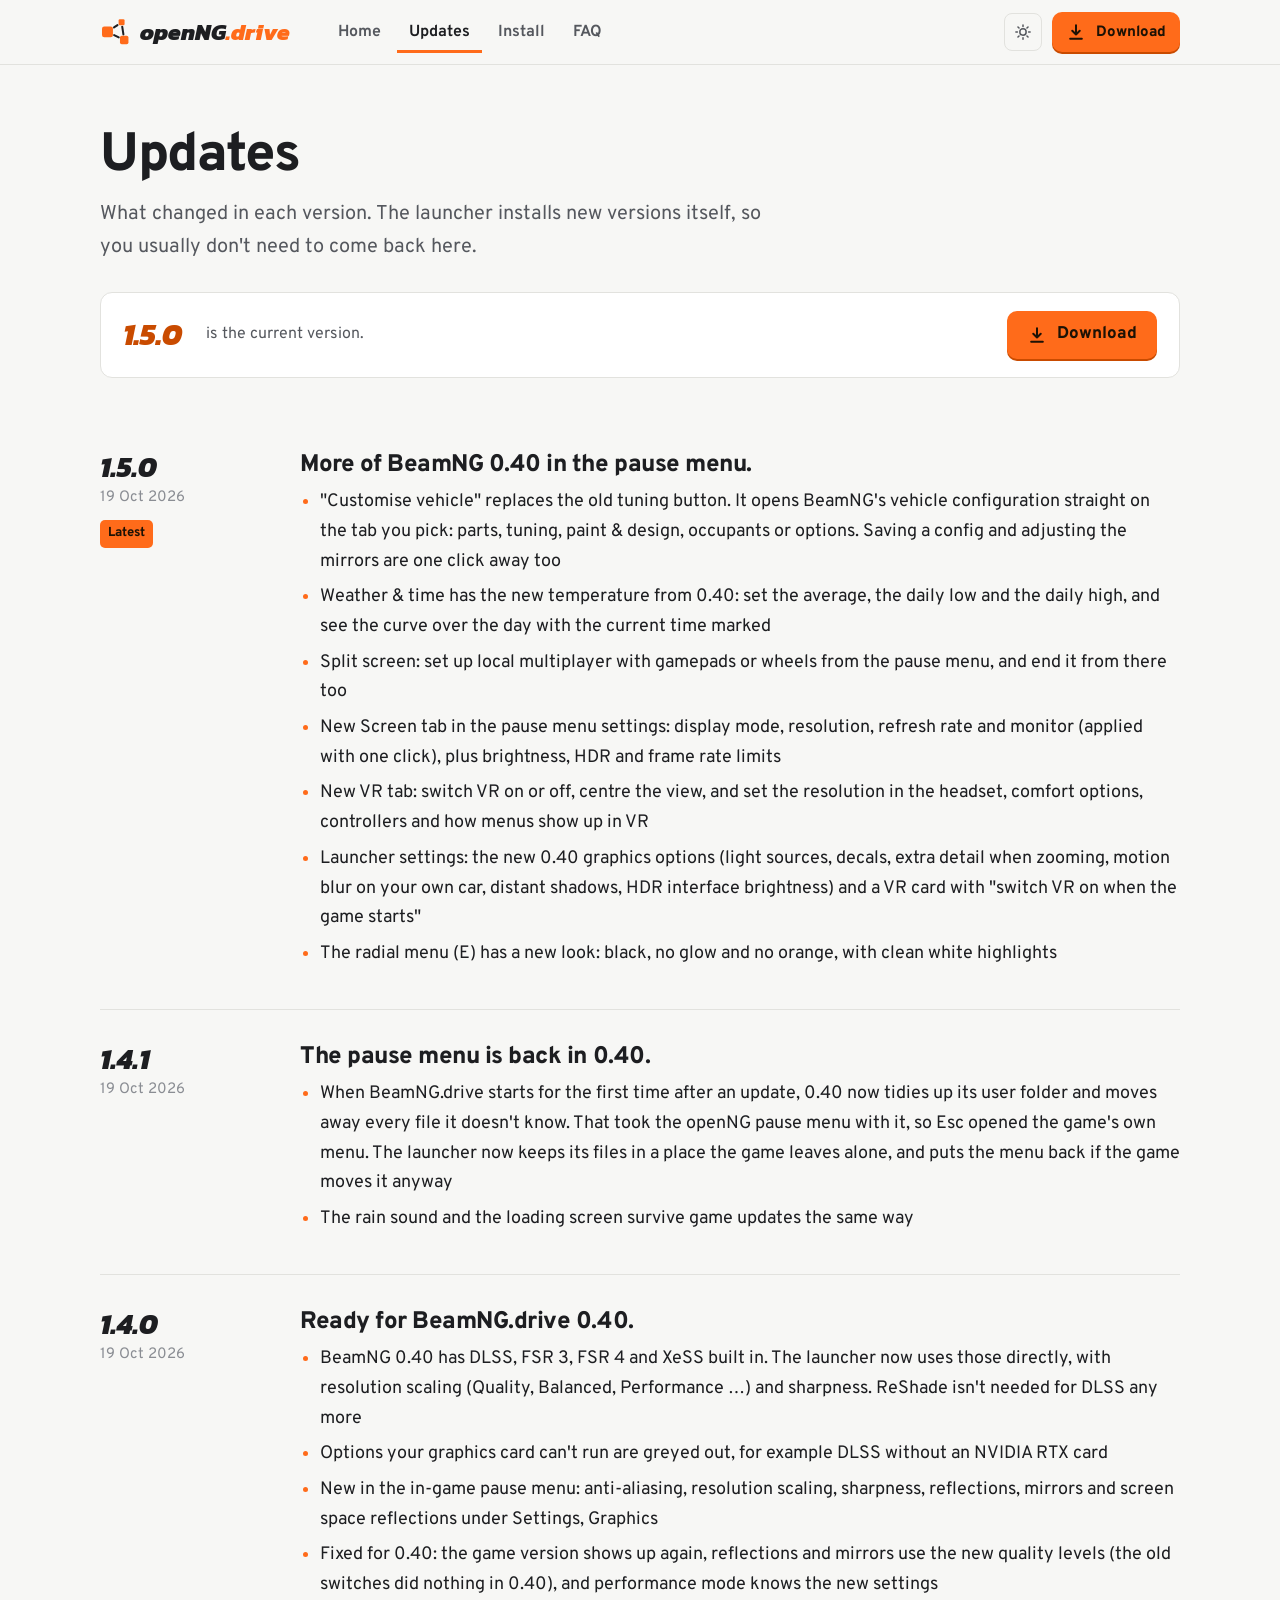
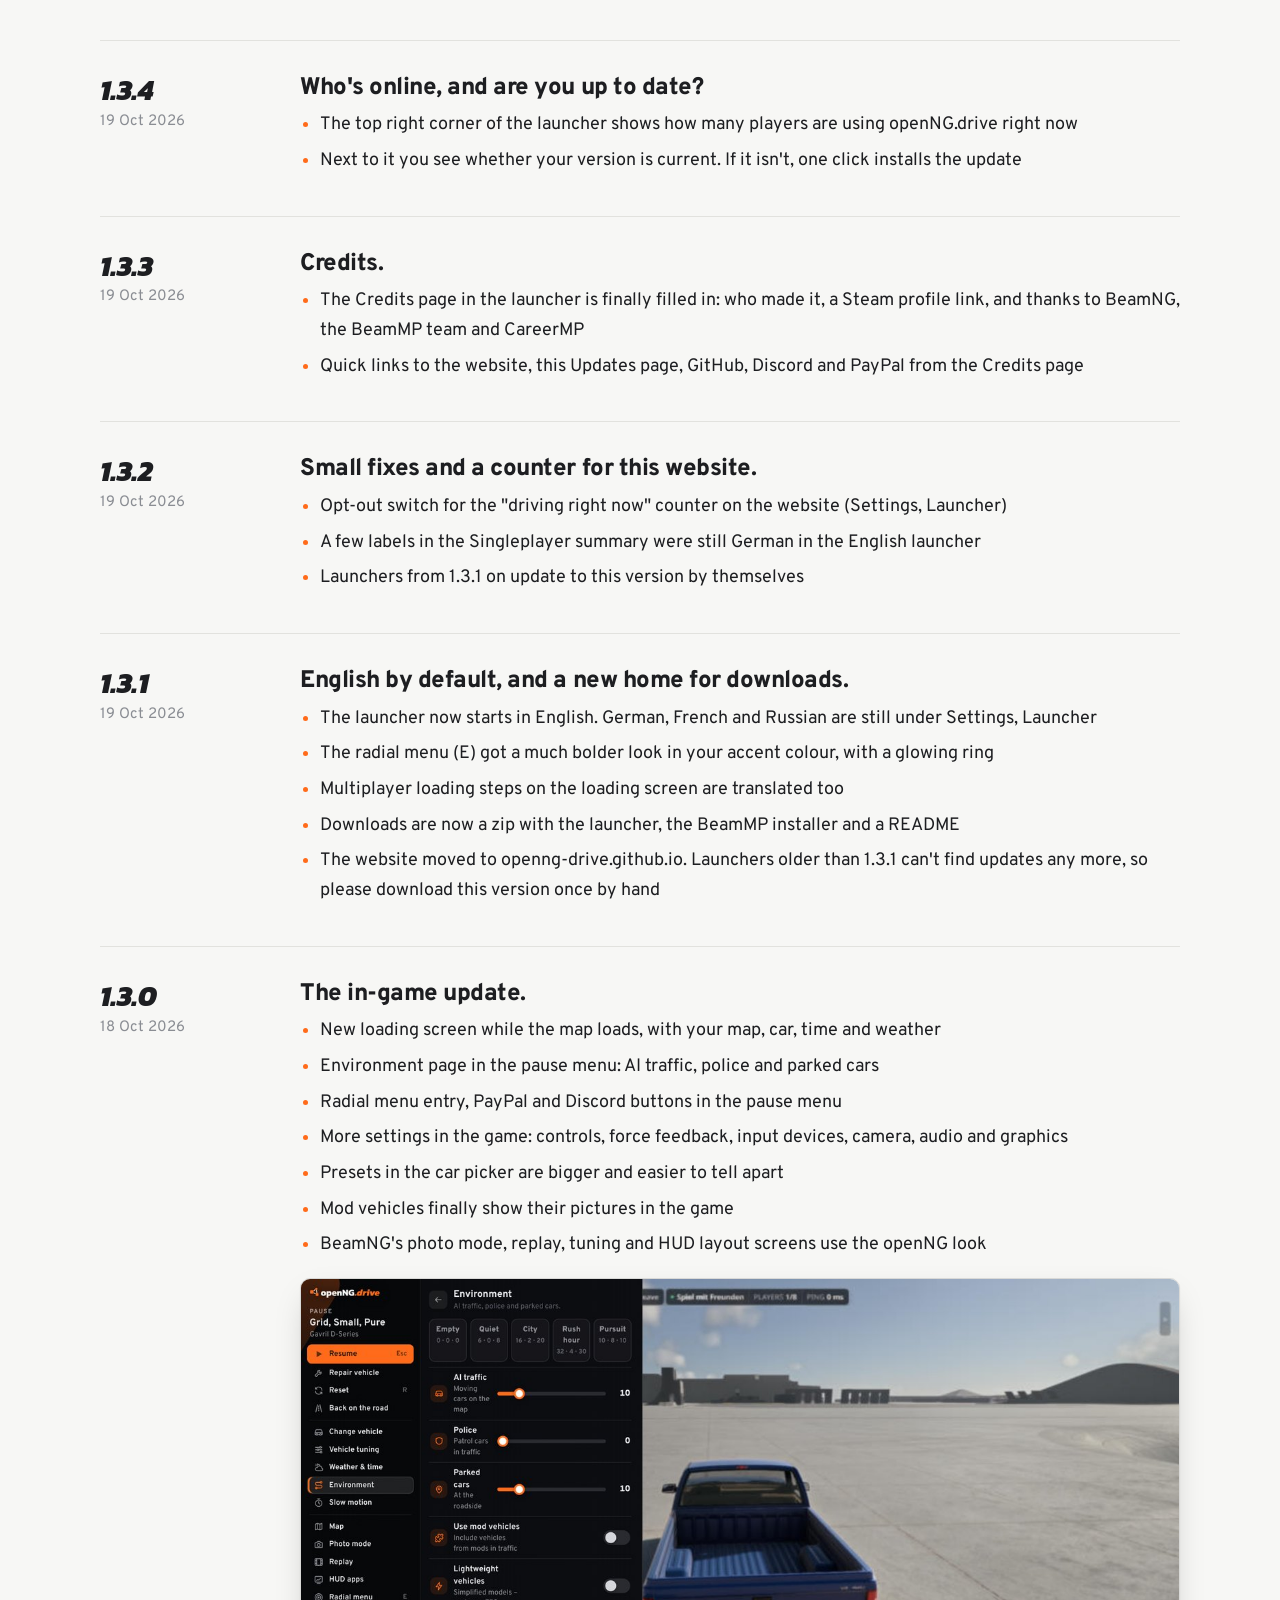
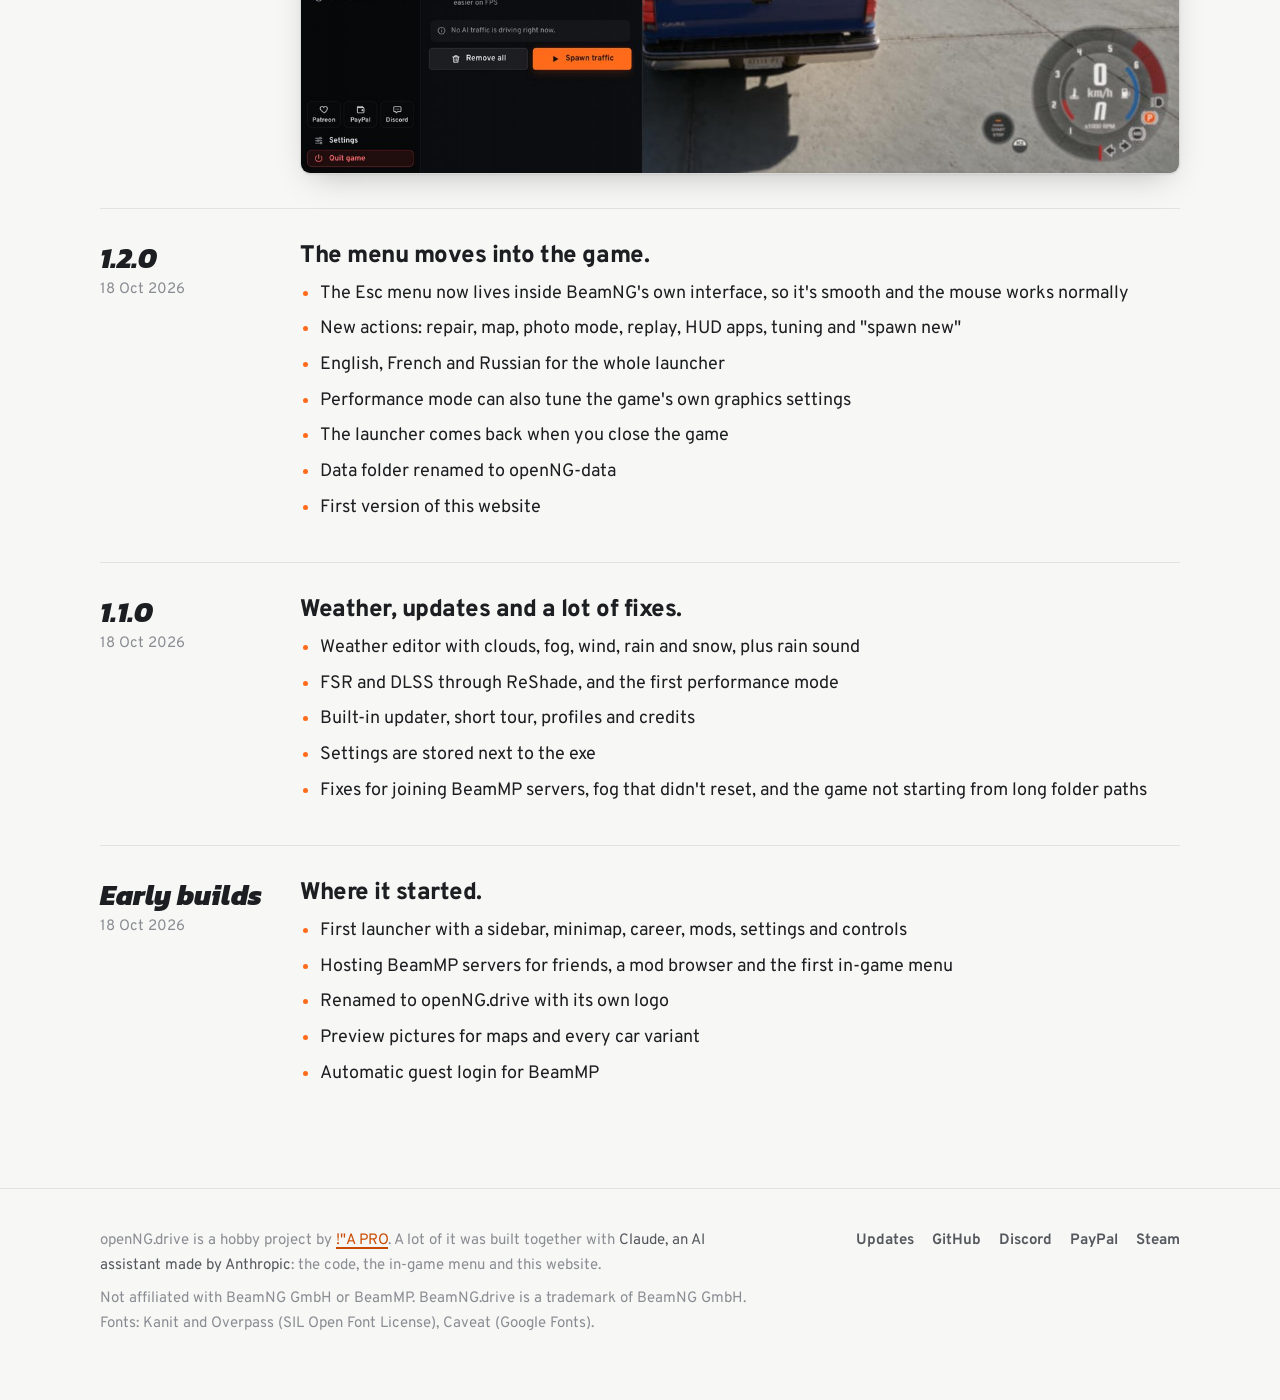
==== updates.html @ f02a71cf "1.5.0: vehicle config tabs, temperature, split screen, screen and VR settings, new radial menu" ====
<!doctype html>
<html lang="en">
<head>
<meta charset="utf-8">
<meta name="viewport" content="width=device-width, initial-scale=1">
<title>Updates – openNG.drive</title>
<meta name="description" content="Every openNG.drive version and what changed.">
<link rel="icon" href="img/favicon.svg" type="image/svg+xml">
<meta property="og:title" content="Updates – openNG.drive">
<meta property="og:description" content="Every openNG.drive version and what changed.">
<meta property="og:image" content="https://openng-drive.github.io/openng-drive/img/forum2/hero.jpg">
<link rel="preconnect" href="https://fonts.googleapis.com">
<link rel="preconnect" href="https://fonts.gstatic.com" crossorigin>
<link href="https://fonts.googleapis.com/css2?family=Caveat:wght@600&display=swap" rel="stylesheet">
<link rel="stylesheet" href="css/site.css">
</head>
<body>
<header class="top"><div class="wrap">
  <a class="brand" href="index.html" aria-label="openNG.drive home"><svg viewBox="-1 -1 80 76" aria-hidden="true"><g stroke="currentColor" stroke-width="5.5" stroke-linecap="round"><line x1="36.3" y1="24.6" x2="45.8" y2="18.2"/><line x1="58.6" y1="22.5" x2="61.8" y2="43.7"/><line x1="36.6" y1="45.4" x2="49.2" y2="51.6"/></g><g fill="#ff6b1a"><rect x="3.7" y="21.8" width="29.7" height="29.7" rx="6.2"/><rect x="48.8" y="2.7" width="16.2" height="16.2" rx="3.4"/><rect x="52.5" y="47.3" width="23" height="23" rx="4.8"/></g></svg><span class="wm">openNG<span>.drive</span></span></a>
  <nav class="tabs" aria-label="Pages"><a href="index.html">Home</a><a href="updates.html" aria-current="page">Updates</a><a href="index.html#install">Install</a><a href="index.html#faq">FAQ</a></nav>
  <div class="right">
    <button class="theme" data-theme-toggle aria-label="Switch light or dark"><svg viewBox="0 0 24 24" fill="none" stroke="currentColor" stroke-width="2" stroke-linecap="round"><circle cx="12" cy="12" r="4.2"/><path d="M12 2.5v2M12 19.5v2M2.5 12h2M19.5 12h2M5.3 5.3l1.4 1.4M17.3 17.3l1.4 1.4M5.3 18.7l1.4-1.4M17.3 6.7l1.4-1.4"/></svg></button>
    <a class="btn go small" href="openNG.drive.zip" download data-dl><svg viewBox="0 0 24 24" fill="none" stroke="currentColor" stroke-width="2.4" stroke-linecap="round" stroke-linejoin="round"><path d="M12 4v11m0 0l-4.5-4.5M12 15l4.5-4.5M5 20h14"/></svg>Download</a>
  </div>
</div></header>

<main>
<div class="wrap page-head">
  <h1>Updates</h1>
  <p>What changed in each version. The launcher installs new versions itself, so you usually don't need to come back here.</p>
  <div class="latest">
    <span class="v" data-version>1.5.0</span>
    <span class="t">is the current version.<br><span data-downloads-row hidden><b data-downloads>–</b> downloads so far.</span></span>
    <a class="btn go" href="openNG.drive.zip" download data-dl><svg viewBox="0 0 24 24" fill="none" stroke="currentColor" stroke-width="2.4" stroke-linecap="round" stroke-linejoin="round"><path d="M12 4v11m0 0l-4.5-4.5M12 15l4.5-4.5M5 20h14"/></svg>Download</a>
  </div>
</div>
<div class="wrap log">
<article class="rel" id="v1-5-0">
  <div class="when"><b>1.5.0</b><time>19 Oct 2026</time><br><em>Latest</em></div>
  <div><h2>More of BeamNG 0.40 in the pause menu.</h2><ul>
<li>"Customise vehicle" replaces the old tuning button. It opens BeamNG's vehicle configuration straight on the tab you pick: parts, tuning, paint &amp; design, occupants or options. Saving a config and adjusting the mirrors are one click away too</li>
<li>Weather &amp; time has the new temperature from 0.40: set the average, the daily low and the daily high, and see the curve over the day with the current time marked</li>
<li>Split screen: set up local multiplayer with gamepads or wheels from the pause menu, and end it from there too</li>
<li>New Screen tab in the pause menu settings: display mode, resolution, refresh rate and monitor (applied with one click), plus brightness, HDR and frame rate limits</li>
<li>New VR tab: switch VR on or off, centre the view, and set the resolution in the headset, comfort options, controllers and how menus show up in VR</li>
<li>Launcher settings: the new 0.40 graphics options (light sources, decals, extra detail when zooming, motion blur on your own car, distant shadows, HDR interface brightness) and a VR card with "switch VR on when the game starts"</li>
<li>The radial menu (E) has a new look: black, no glow and no orange, with clean white highlights</li>
</ul></div>
</article>
<article class="rel" id="v1-4-1">
  <div class="when"><b>1.4.1</b><time>19 Oct 2026</time></div>
  <div><h2>The pause menu is back in 0.40.</h2><ul>
<li>When BeamNG.drive starts for the first time after an update, 0.40 now tidies up its user folder and moves away every file it doesn't know. That took the openNG pause menu with it, so Esc opened the game's own menu. The launcher now keeps its files in a place the game leaves alone, and puts the menu back if the game moves it anyway</li>
<li>The rain sound and the loading screen survive game updates the same way</li>
</ul></div>
</article>
<article class="rel" id="v1-4-0">
  <div class="when"><b>1.4.0</b><time>19 Oct 2026</time></div>
  <div><h2>Ready for BeamNG.drive 0.40.</h2><ul>
<li>BeamNG 0.40 has DLSS, FSR 3, FSR 4 and XeSS built in. The launcher now uses those directly, with resolution scaling (Quality, Balanced, Performance …) and sharpness. ReShade isn't needed for DLSS any more</li>
<li>Options your graphics card can't run are greyed out, for example DLSS without an NVIDIA RTX card</li>
<li>New in the in-game pause menu: anti-aliasing, resolution scaling, sharpness, reflections, mirrors and screen space reflections under Settings, Graphics</li>
<li>Fixed for 0.40: the game version shows up again, reflections and mirrors use the new quality levels (the old switches did nothing in 0.40), and performance mode knows the new settings</li>
</ul></div>
</article>
<article class="rel" id="v1-3-4">
  <div class="when"><b>1.3.4</b><time>19 Oct 2026</time></div>
  <div><h2>Who's online, and are you up to date?</h2><ul><li>The top right corner of the launcher shows how many players are using openNG.drive right now</li><li>Next to it you see whether your version is current. If it isn't, one click installs the update</li></ul></div>
</article>
<article class="rel" id="v1-3-3">
  <div class="when"><b>1.3.3</b><time>19 Oct 2026</time></div>
  <div><h2>Credits.</h2><ul><li>The Credits page in the launcher is finally filled in: who made it, a Steam profile link, and thanks to BeamNG, the BeamMP team and CareerMP</li><li>Quick links to the website, this Updates page, GitHub, Discord and PayPal from the Credits page</li></ul></div>
</article>
<article class="rel" id="v1-3-2">
  <div class="when"><b>1.3.2</b><time>19 Oct 2026</time></div>
  <div><h2>Small fixes and a counter for this website.</h2><ul><li>Opt-out switch for the "driving right now" counter on the website (Settings, Launcher)</li><li>A few labels in the Singleplayer summary were still German in the English launcher</li><li>Launchers from 1.3.1 on update to this version by themselves</li></ul></div>
</article>
<article class="rel" id="v1-3-1">
  <div class="when"><b>1.3.1</b><time>19 Oct 2026</time></div>
  <div><h2>English by default, and a new home for downloads.</h2><ul><li>The launcher now starts in English. German, French and Russian are still under Settings, Launcher</li><li>The radial menu (E) got a much bolder look in your accent colour, with a glowing ring</li><li>Multiplayer loading steps on the loading screen are translated too</li><li>Downloads are now a zip with the launcher, the BeamMP installer and a README</li><li>The website moved to openng-drive.github.io. Launchers older than 1.3.1 can't find updates any more, so please download this version once by hand</li></ul></div>
</article>
<article class="rel" id="v1-3-0">
  <div class="when"><b>1.3.0</b><time>18 Oct 2026</time></div>
  <div><h2>The in-game update.</h2><ul><li>New loading screen while the map loads, with your map, car, time and weather</li><li>Environment page in the pause menu: AI traffic, police and parked cars</li><li>Radial menu entry, PayPal and Discord buttons in the pause menu</li><li>More settings in the game: controls, force feedback, input devices, camera, audio and graphics</li><li>Presets in the car picker are bigger and easier to tell apart</li><li>Mod vehicles finally show their pictures in the game</li><li>BeamNG's photo mode, replay, tuning and HUD layout screens use the openNG look</li></ul><img src="img/shots/pause-traffic.jpg" width="1280" height="720" alt="" loading="lazy"></div>
</article>
<article class="rel" id="v1-2-0">
  <div class="when"><b>1.2.0</b><time>18 Oct 2026</time></div>
  <div><h2>The menu moves into the game.</h2><ul><li>The Esc menu now lives inside BeamNG's own interface, so it's smooth and the mouse works normally</li><li>New actions: repair, map, photo mode, replay, HUD apps, tuning and "spawn new"</li><li>English, French and Russian for the whole launcher</li><li>Performance mode can also tune the game's own graphics settings</li><li>The launcher comes back when you close the game</li><li>Data folder renamed to openNG-data</li><li>First version of this website</li></ul></div>
</article>
<article class="rel" id="v1-1-0">
  <div class="when"><b>1.1.0</b><time>18 Oct 2026</time></div>
  <div><h2>Weather, updates and a lot of fixes.</h2><ul><li>Weather editor with clouds, fog, wind, rain and snow, plus rain sound</li><li>FSR and DLSS through ReShade, and the first performance mode</li><li>Built-in updater, short tour, profiles and credits</li><li>Settings are stored next to the exe</li><li>Fixes for joining BeamMP servers, fog that didn't reset, and the game not starting from long folder paths</li></ul></div>
</article>
<article class="rel" id="vearly-builds">
  <div class="when"><b>Early builds</b><time>18 Oct 2026</time></div>
  <div><h2>Where it started.</h2><ul><li>First launcher with a sidebar, minimap, career, mods, settings and controls</li><li>Hosting BeamMP servers for friends, a mod browser and the first in-game menu</li><li>Renamed to openNG.drive with its own logo</li><li>Preview pictures for maps and every car variant</li><li>Automatic guest login for BeamMP</li></ul></div>
</article>
</div>
</main>

<footer><div class="wrap">
  <div>
    <p>openNG.drive is a hobby project by <a href="https://steamcommunity.com/profiles/76561198871335992/">!&quot;A PRO</a>. A lot of it was built together with <span class="claude">Claude, an AI assistant made by Anthropic</span>: the code, the in-game menu and this website.</p>
    <p>Not affiliated with BeamNG GmbH or BeamMP. BeamNG.drive is a trademark of BeamNG GmbH. Fonts: Kanit and Overpass (SIL Open Font License), Caveat (Google Fonts).</p>
  </div>
  <div class="links">
    <a href="updates.html">Updates</a>
    <a href="https://github.com/openng-drive/openng-drive">GitHub</a>
    <a href="https://discord.gg/BErECcExz6">Discord</a>
    <a href="https://www.paypal.com/paypalme/MANLionsCityProject">PayPal</a>
    <a href="https://steamcommunity.com/profiles/76561198871335992/">Steam</a>
  </div>
</div></footer>
<script src="js/site.js"></script>
</body>
</html>
---- css/site.css ----
/* openNG.drive website */
@font-face { font-family: "Kanit"; font-weight: 800; font-style: italic; src: url("../fonts/Kanit-ExtraBoldItalic.ttf"); font-display: swap; }
@font-face { font-family: "Overpass"; font-weight: 100 900; src: url("../fonts/Overpass-VariableFont_wght.ttf"); font-display: swap; }

:root {
  --paper: #f7f7f5;
  --card: #ffffff;
  --ink: #1d1e21;
  --ink-2: #55585e;
  --ink-3: #8a8d93;
  --rule: #e2e2de;
  --orange: #ff6b1a;
  --orange-ink: #c94b00;
  --marker: #ffe27a;
  --note: #c94b00;
  --shot-edge: rgba(0, 0, 0, .12);
  --shadow: 0 1px 2px rgba(0, 0, 0, .06), 0 12px 32px -12px rgba(0, 0, 0, .25);
  color-scheme: light;
}
@media (prefers-color-scheme: dark) {
  :root:not([data-theme="light"]) {
    --paper: #17181b; --card: #1f2024; --ink: #ecedee; --ink-2: #b2b5ba; --ink-3: #7f838a; --rule: #2e3035;
    --orange-ink: #ff8c4d; --marker: #6b5310; --note: #ff9d66; --shot-edge: rgba(255, 255, 255, .1);
    --shadow: 0 1px 2px rgba(0, 0, 0, .4), 0 16px 40px -14px rgba(0, 0, 0, .8); color-scheme: dark;
  }
}
:root[data-theme="dark"] {
  --paper: #17181b; --card: #1f2024; --ink: #ecedee; --ink-2: #b2b5ba; --ink-3: #7f838a; --rule: #2e3035;
  --orange-ink: #ff8c4d; --marker: #6b5310; --note: #ff9d66; --shot-edge: rgba(255, 255, 255, .1);
  --shadow: 0 1px 2px rgba(0, 0, 0, .4), 0 16px 40px -14px rgba(0, 0, 0, .8); color-scheme: dark;
}

* { box-sizing: border-box; }
[hidden] { display: none !important; }
html { -webkit-text-size-adjust: 100%; }
body { margin: 0; background: var(--paper); color: var(--ink); font: 400 18px/1.65 "Overpass", system-ui, sans-serif; -webkit-font-smoothing: antialiased; }
img { max-width: 100%; height: auto; display: block; }
a { color: var(--orange-ink); text-decoration-thickness: 1.5px; text-underline-offset: 3px; }
a:hover { text-decoration-thickness: 2.5px; }
:focus-visible { outline: 3px solid var(--orange); outline-offset: 3px; border-radius: 4px; }
code { font: 500 .88em/1 ui-monospace, Consolas, monospace; background: var(--rule); padding: .15em .4em; border-radius: 4px; }
mark { background: linear-gradient(transparent 45%, var(--marker) 45%, var(--marker) 92%, transparent 92%); color: inherit; padding: 0 .1em; }
.wrap { width: min(1080px, 100% - 32px); margin: 0 auto; }
.narrow { max-width: 680px; }

/* header */
.top { border-bottom: 1px solid var(--rule); background: var(--paper); position: sticky; top: 0; z-index: 10; }
.top .wrap { display: flex; align-items: center; gap: 28px; height: 64px; }
.brand { display: flex; align-items: center; gap: 10px; text-decoration: none; color: var(--ink); font: 800 italic 23px/1 "Kanit", sans-serif; }
.brand svg { width: 30px; height: 28px; flex: none; }
.brand .wm span { color: var(--orange); }
.tabs { display: flex; gap: 4px; margin-left: 8px; }
.tabs a { color: var(--ink-2); text-decoration: none; font-weight: 650; font-size: 16px; padding: 8px 12px; border-radius: 8px; }
.tabs a:hover { color: var(--ink); background: var(--rule); }
.tabs a[aria-current="page"] { color: var(--ink); box-shadow: inset 0 -3px 0 var(--orange); border-radius: 0; }
.top .right { margin-left: auto; display: flex; align-items: center; gap: 10px; }
.theme { width: 38px; height: 38px; border-radius: 8px; border: 1px solid var(--rule); background: transparent; color: var(--ink-2); cursor: pointer; display: grid; place-items: center; }
.theme svg { width: 18px; height: 18px; }

/* buttons */
.btn { display: inline-flex; align-items: center; gap: 10px; font: 750 17px/1 "Overpass", sans-serif; text-decoration: none; padding: 14px 20px; border-radius: 10px; border: 0; cursor: pointer; }
.btn svg { width: 20px; height: 20px; flex: none; }
.btn.go { background: var(--orange); color: #1d1205; box-shadow: 0 2px 0 #c94b00; }
.btn.go:hover { background: #ff7c33; }
.btn.go:active { transform: translateY(1px); box-shadow: 0 1px 0 #c94b00; }
.btn.small { padding: 10px 14px; font-size: 15px; }
.btn.plain { color: var(--ink); background: transparent; border: 1px solid var(--rule); }
.btn.plain:hover { border-color: var(--ink-3); }

/* intro */
.intro { padding: 72px 0 40px; }
.intro h1 { font: 800 clamp(38px, 6vw, 66px)/1.04 "Overpass", sans-serif; letter-spacing: -.025em; margin: 0; max-width: 15ch; }
.intro p.lead { font-size: 21px; color: var(--ink-2); max-width: 36em; margin: 22px 0 30px; }
.get { display: flex; flex-wrap: wrap; align-items: center; gap: 14px 22px; }
.get .meta { font-size: 15px; color: var(--ink-3); line-height: 1.5; }
.get .meta b { color: var(--ink-2); font-weight: 650; }
.live { display: flex; flex-wrap: wrap; gap: 10px 26px; margin-top: 28px; font-size: 16px; color: var(--ink-2); }
.live span { display: inline-flex; align-items: center; gap: 8px; }
.live b { font-weight: 800; color: var(--ink); font-variant-numeric: tabular-nums; }
.live .dot { width: 9px; height: 9px; border-radius: 50%; background: #2fbf63; box-shadow: 0 0 0 4px rgba(47, 191, 99, .2); }
.live .dot.off { background: var(--ink-3); box-shadow: none; }

/* annotated screenshot */
.figure { position: relative; margin: 34px 0 0; }
.shot { border-radius: 12px; border: 1px solid var(--shot-edge); box-shadow: var(--shadow); overflow: hidden; background: #111; }
.shot img { width: 100%; }
.note { position: absolute; font: 600 24px/1.05 "Caveat", "Segoe Print", "Comic Sans MS", cursive; color: var(--note); max-width: 220px; pointer-events: none; }
.note svg { position: absolute; overflow: visible; }
.note path { fill: none; stroke: var(--note); stroke-width: 2.4; stroke-linecap: round; stroke-linejoin: round; }
figcaption { font-size: 15px; color: var(--ink-3); margin-top: 12px; }
.annot .shot { width: 72%; margin: 0 auto; }
.annot figcaption { width: 72%; margin-left: auto; margin-right: auto; }
@media (max-width: 900px) { .note { display: none; } .annot .shot, .annot figcaption { width: 100%; } }

/* sections */
section { padding: 56px 0; border-top: 1px solid var(--rule); }
h2 { font: 800 clamp(28px, 3.6vw, 38px)/1.15 "Overpass", sans-serif; letter-spacing: -.02em; margin: 0 0 14px; }
h3 { font: 750 22px/1.3 "Overpass", sans-serif; margin: 0 0 6px; }
section p { color: var(--ink-2); margin: 0 0 14px; }
.two { display: grid; grid-template-columns: minmax(0, 5fr) minmax(0, 7fr); gap: 44px; align-items: start; }
.two.flip { grid-template-columns: minmax(0, 7fr) minmax(0, 5fr); }
.two.flip > :first-child { order: 2; }
@media (max-width: 860px) { .two, .two.flip { grid-template-columns: 1fr; gap: 24px; } .two.flip > :first-child { order: 0; } }
ul.ticks { list-style: none; padding: 0; margin: 18px 0 0; }
ul.ticks li { position: relative; padding-left: 28px; margin: 9px 0; color: var(--ink); }
ul.ticks li::before { content: ""; position: absolute; left: 3px; top: .55em; width: 11px; height: 6px; border-left: 2.5px solid var(--orange); border-bottom: 2.5px solid var(--orange); transform: rotate(-45deg); }
.pair { display: grid; grid-template-columns: 1fr 1fr; gap: 18px; margin-top: 26px; }
@media (max-width: 700px) { .pair { grid-template-columns: 1fr; } }
.pair figure { margin: 0; }

/* steps */
ol.steps { counter-reset: s; list-style: none; padding: 0; margin: 24px 0 0; display: grid; gap: 18px; }
ol.steps li { counter-increment: s; display: grid; grid-template-columns: 44px 1fr; gap: 14px; align-items: start; }
ol.steps li::before { content: counter(s); width: 36px; height: 36px; border-radius: 50%; border: 2px solid var(--orange); color: var(--orange-ink); font: 800 17px/32px "Overpass", sans-serif; text-align: center; }
ol.steps b { display: block; font-size: 19px; }
ol.steps span { color: var(--ink-2); }

/* faq */
.faq dt { font-weight: 750; font-size: 19px; margin-top: 26px; }
.faq dd { margin: 6px 0 0; color: var(--ink-2); max-width: 44em; }

/* updates page */
.page-head { padding: 64px 0 30px; }
.page-head h1 { font: 800 clamp(36px, 5vw, 54px)/1.05 "Overpass", sans-serif; letter-spacing: -.025em; margin: 0 0 12px; }
.page-head p { color: var(--ink-2); font-size: 20px; margin: 0; max-width: 34em; }
.latest { display: flex; flex-wrap: wrap; align-items: center; gap: 16px 24px; margin-top: 28px; padding: 18px 22px; background: var(--card); border: 1px solid var(--rule); border-radius: 12px; }
.latest .v { font: 800 italic 30px/1 "Kanit", sans-serif; color: var(--orange-ink); }
.latest .t { color: var(--ink-2); font-size: 16px; }
.latest .btn { margin-left: auto; }
.log { padding: 10px 0 60px; }
.rel { display: grid; grid-template-columns: 170px minmax(0, 1fr); gap: 30px; padding: 34px 0; border-top: 1px solid var(--rule); }
.rel:first-child { border-top: 0; }
.rel .when { position: sticky; top: 90px; align-self: start; }
.rel .when b { display: block; font: 800 italic 28px/1.1 "Kanit", sans-serif; }
.rel .when time { color: var(--ink-3); font-size: 15px; }
.rel .when em { display: inline-block; margin-top: 8px; font-style: normal; font-size: 13px; font-weight: 750; color: #1d1205; background: var(--orange); padding: 3px 8px; border-radius: 5px; }
.rel h2 { font-size: 24px; margin: 0 0 8px; }
.rel p { color: var(--ink-2); margin: 0 0 10px; }
.rel ul { margin: 8px 0 0; padding-left: 20px; }
.rel li { margin: 6px 0; }
.rel li::marker { color: var(--orange); }
.rel img { margin-top: 18px; border-radius: 10px; border: 1px solid var(--shot-edge); box-shadow: var(--shadow); }
@media (max-width: 760px) { .rel { grid-template-columns: 1fr; gap: 10px; } .rel .when { position: static; } }

/* footer */
footer { border-top: 1px solid var(--rule); padding: 40px 0 56px; color: var(--ink-3); font-size: 15px; }
footer .wrap { display: grid; grid-template-columns: minmax(0, 1fr) auto; gap: 24px 40px; }
footer p { margin: 0 0 8px; max-width: 44em; }
footer .links { display: flex; gap: 18px; flex-wrap: wrap; align-items: flex-start; }
footer .links a { color: var(--ink-2); font-weight: 650; text-decoration: none; }
footer .links a:hover { color: var(--orange-ink); }
footer .claude { color: var(--ink-2); }
@media (max-width: 700px) {
  footer .wrap { grid-template-columns: 1fr; }
  .tabs a { padding: 8px 8px; }
  .top .right .btn { display: none; }
  .top .wrap { gap: 12px; }
}
@media (max-width: 420px) { .brand .wm { display: none; } }
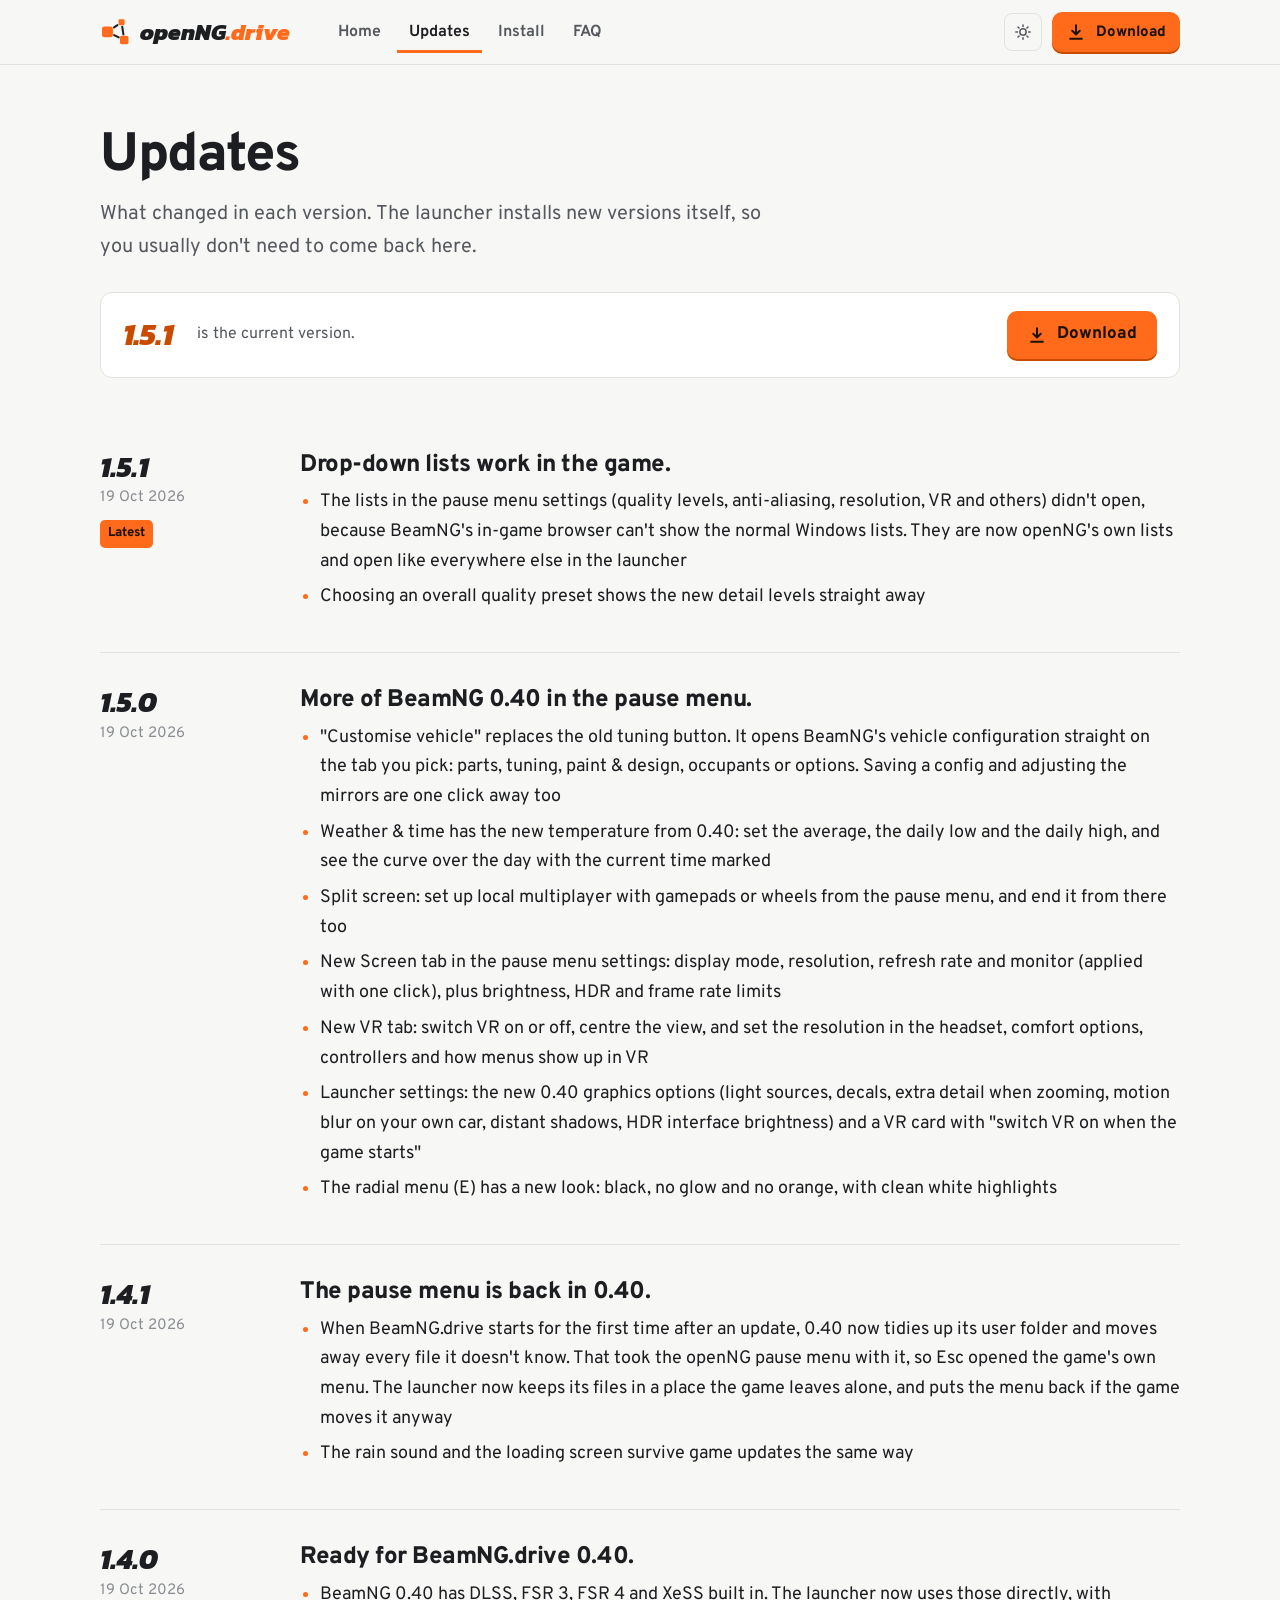
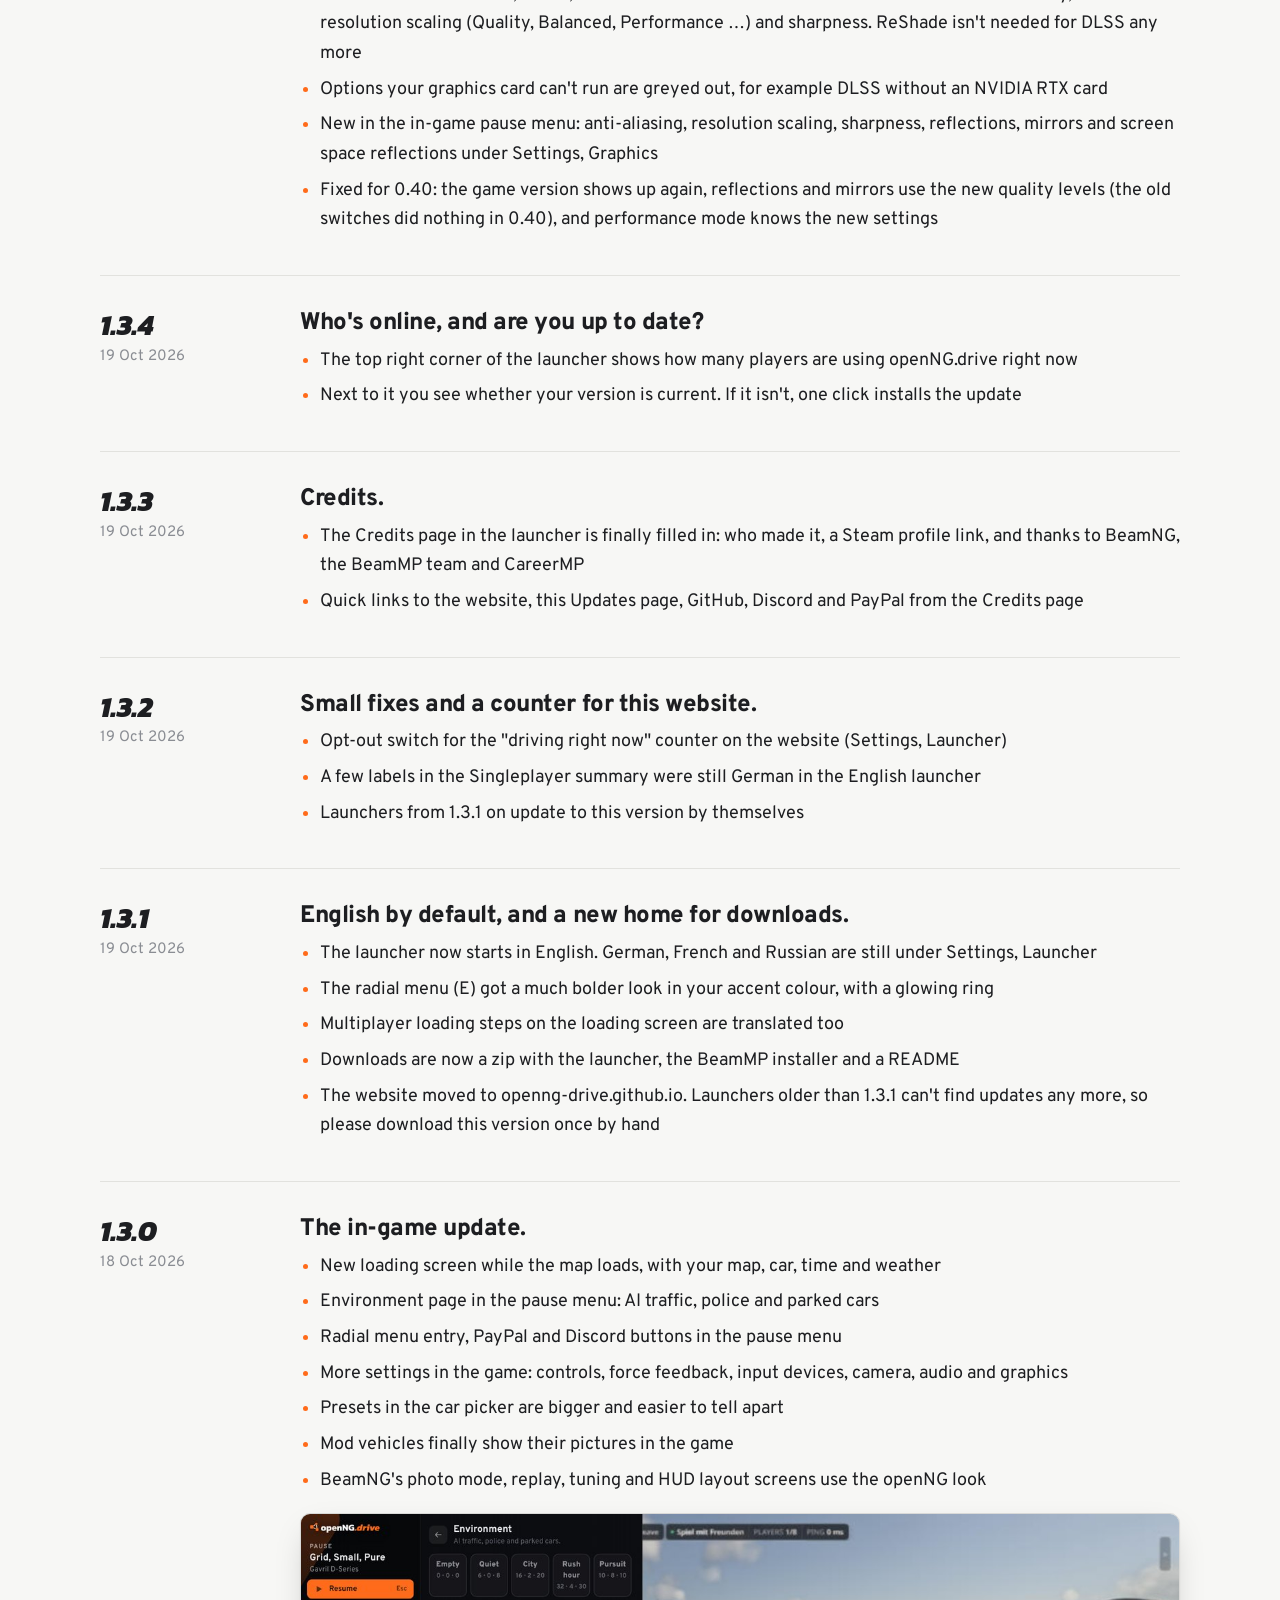
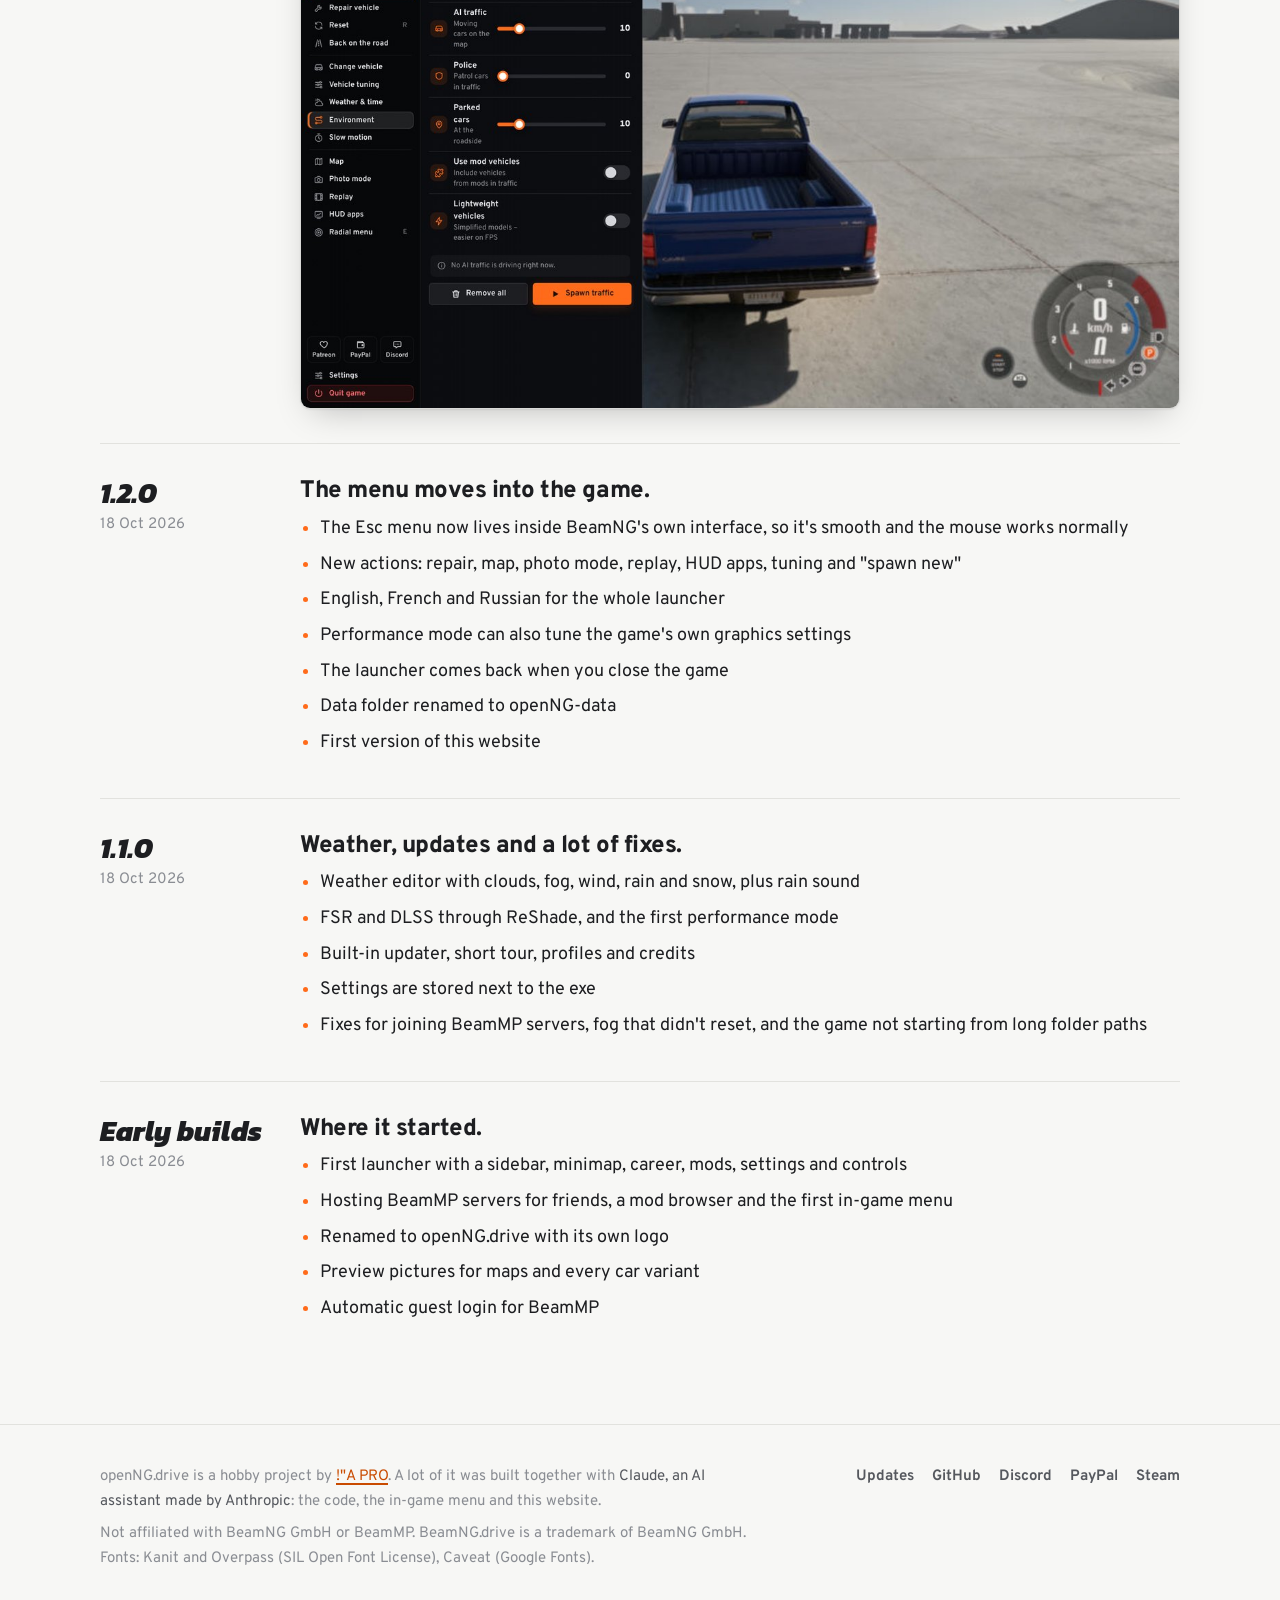
==== commit f89b8ec8: "1.5.1: drop-down lists open in the game" ====
--- a/updates.html
+++ b/updates.html
@@ -29,14 +29,21 @@
   <h1>Updates</h1>
   <p>What changed in each version. The launcher installs new versions itself, so you usually don't need to come back here.</p>
   <div class="latest">
-    <span class="v" data-version>1.5.0</span>
+    <span class="v" data-version>1.5.1</span>
     <span class="t">is the current version.<br><span data-downloads-row hidden><b data-downloads>–</b> downloads so far.</span></span>
     <a class="btn go" href="openNG.drive.zip" download data-dl><svg viewBox="0 0 24 24" fill="none" stroke="currentColor" stroke-width="2.4" stroke-linecap="round" stroke-linejoin="round"><path d="M12 4v11m0 0l-4.5-4.5M12 15l4.5-4.5M5 20h14"/></svg>Download</a>
   </div>
 </div>
 <div class="wrap log">
+<article class="rel" id="v1-5-1">
+  <div class="when"><b>1.5.1</b><time>19 Oct 2026</time><br><em>Latest</em></div>
+  <div><h2>Drop-down lists work in the game.</h2><ul>
+<li>The lists in the pause menu settings (quality levels, anti-aliasing, resolution, VR and others) didn't open, because BeamNG's in-game browser can't show the normal Windows lists. They are now openNG's own lists and open like everywhere else in the launcher</li>
+<li>Choosing an overall quality preset shows the new detail levels straight away</li>
+</ul></div>
+</article>
 <article class="rel" id="v1-5-0">
-  <div class="when"><b>1.5.0</b><time>19 Oct 2026</time><br><em>Latest</em></div>
+  <div class="when"><b>1.5.0</b><time>19 Oct 2026</time></div>
   <div><h2>More of BeamNG 0.40 in the pause menu.</h2><ul>
 <li>"Customise vehicle" replaces the old tuning button. It opens BeamNG's vehicle configuration straight on the tab you pick: parts, tuning, paint &amp; design, occupants or options. Saving a config and adjusting the mirrors are one click away too</li>
 <li>Weather &amp; time has the new temperature from 0.40: set the average, the daily low and the daily high, and see the curve over the day with the current time marked</li>
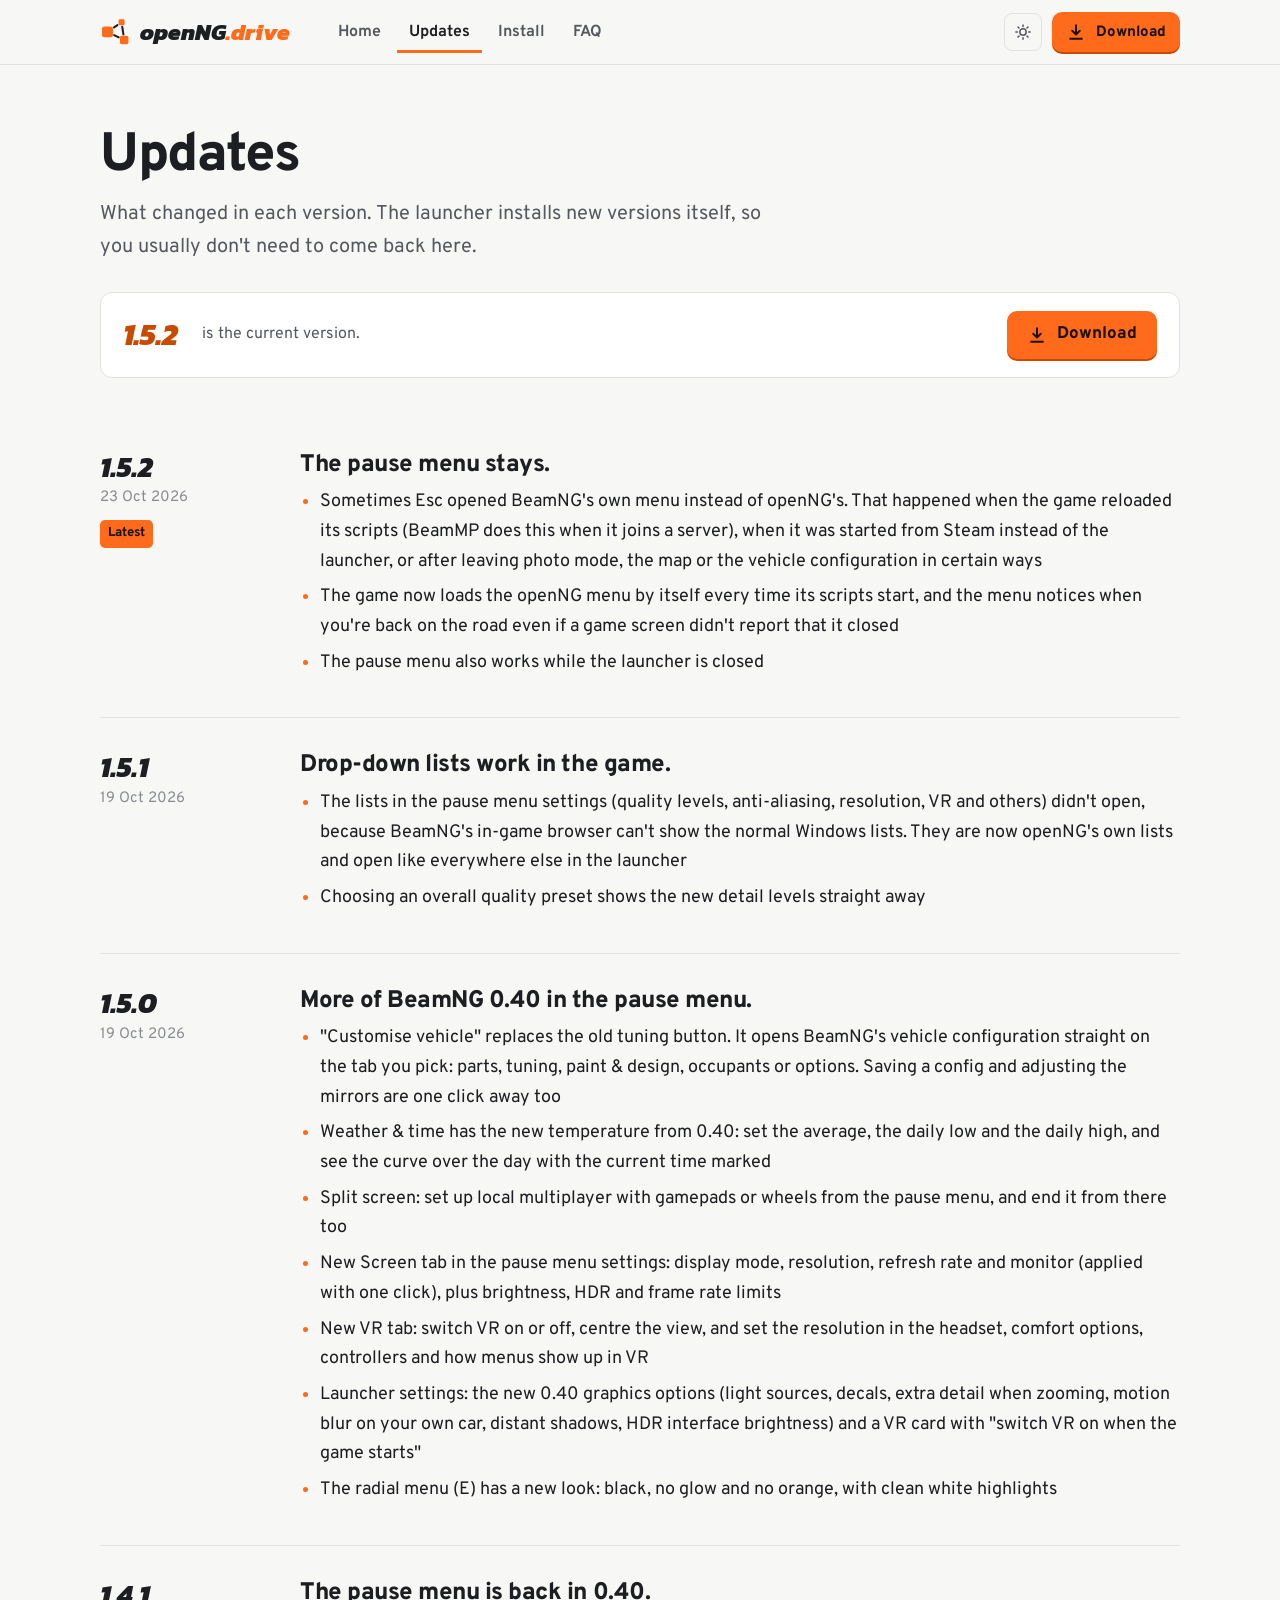
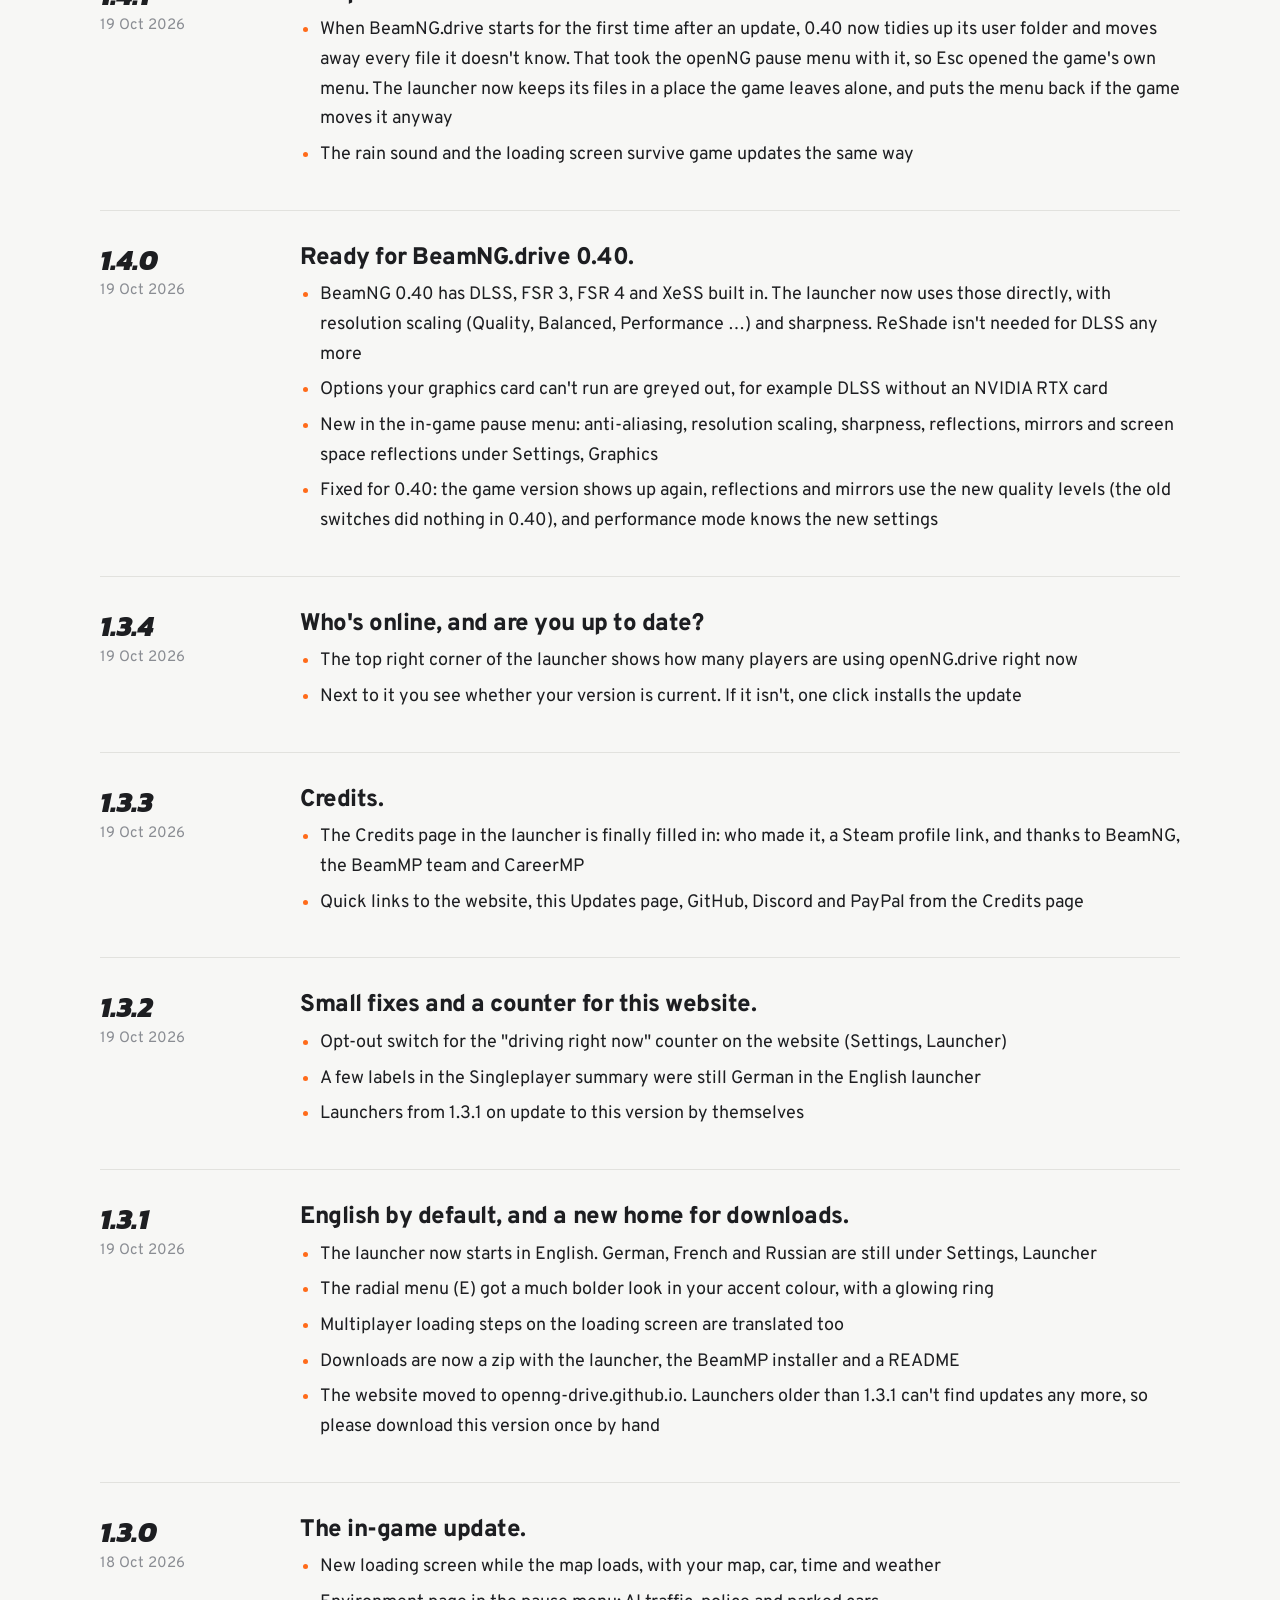
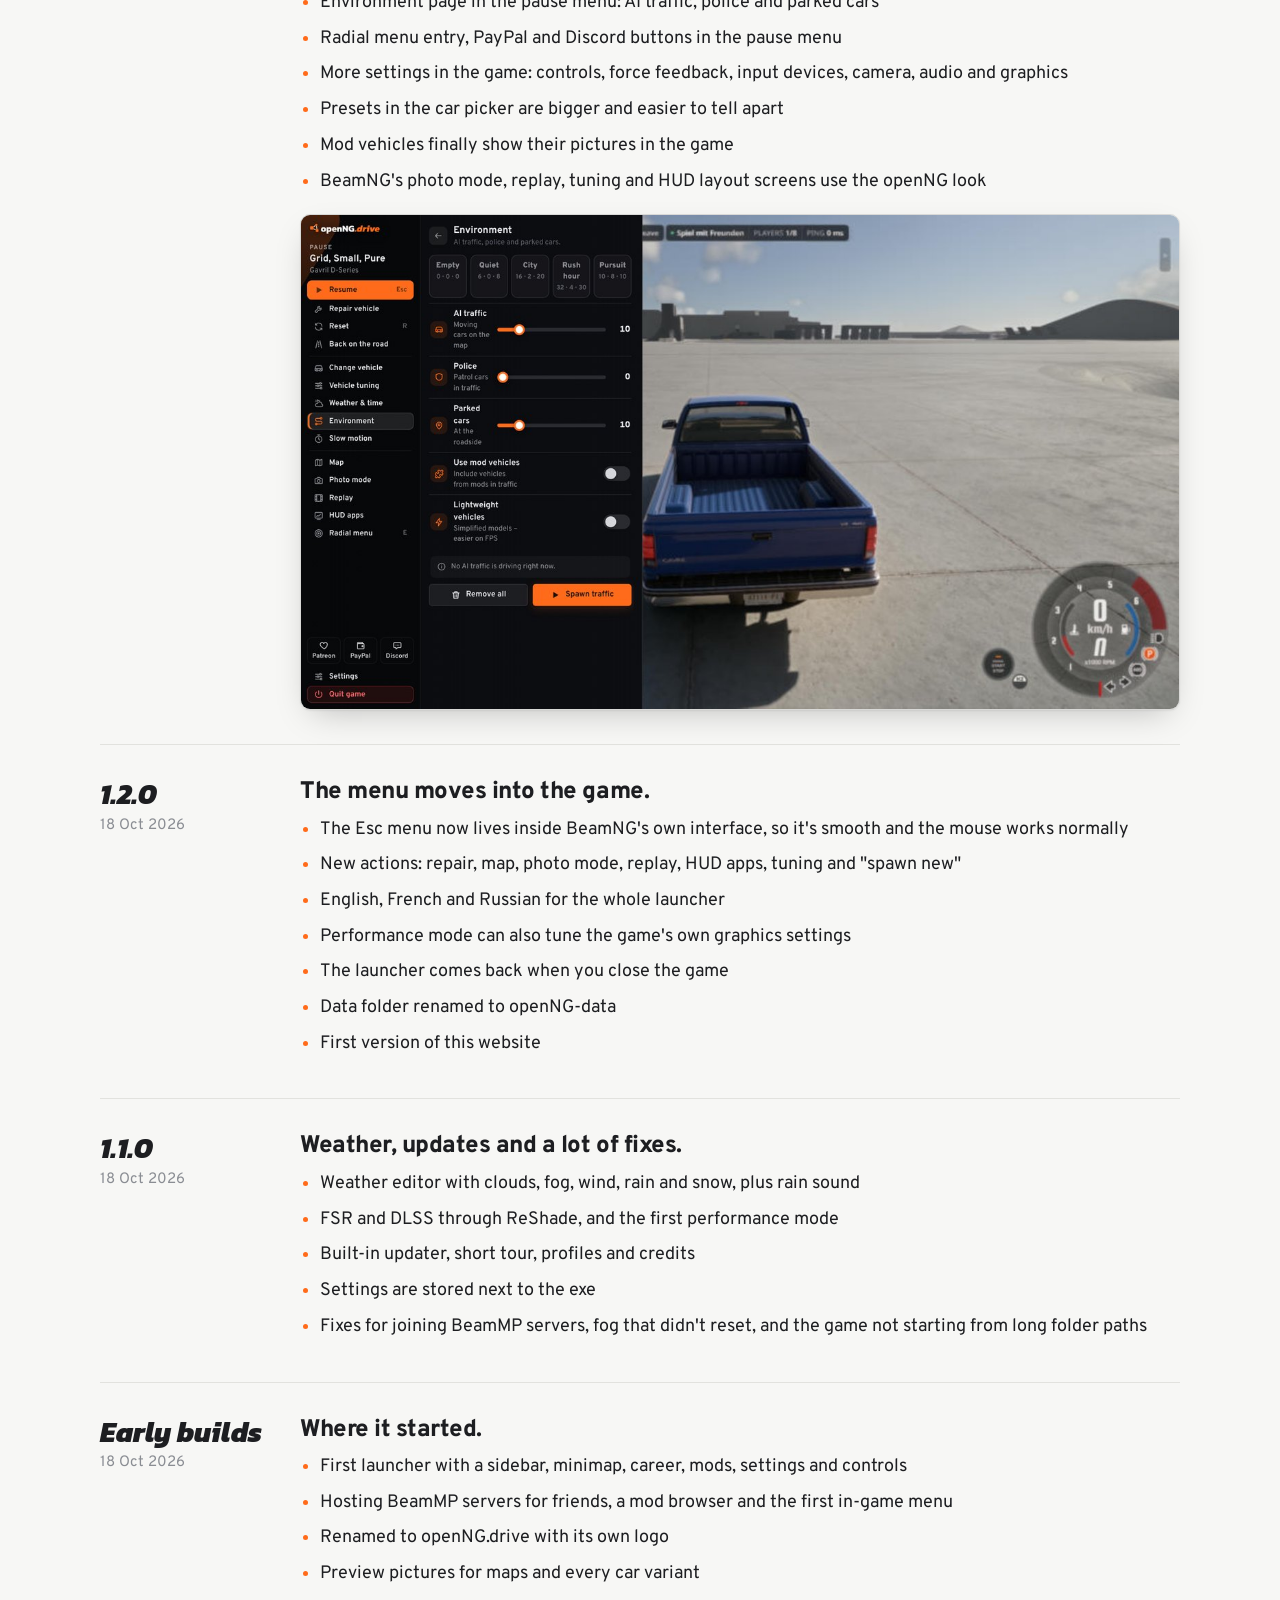
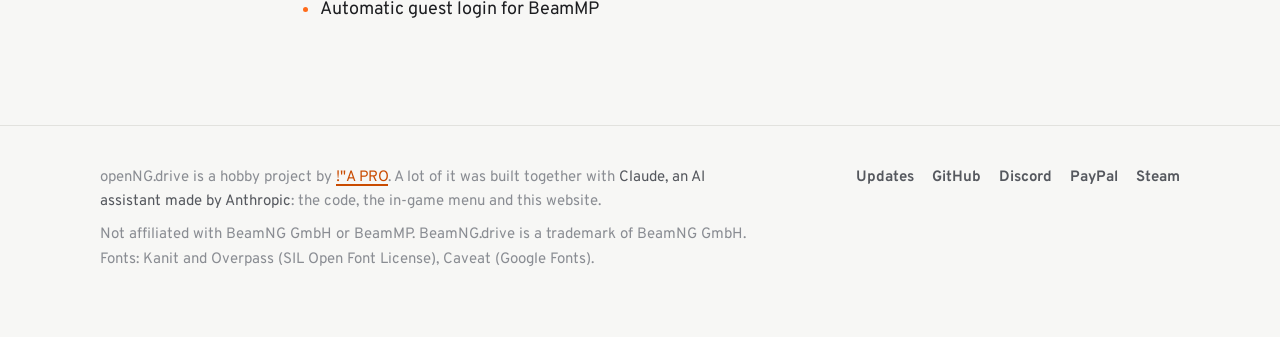
==== commit 7bf6a198: "1.5.2: pause menu no longer falls back to the game's menu" ====
--- a/updates.html
+++ b/updates.html
@@ -29,14 +29,22 @@
   <h1>Updates</h1>
   <p>What changed in each version. The launcher installs new versions itself, so you usually don't need to come back here.</p>
   <div class="latest">
-    <span class="v" data-version>1.5.1</span>
+    <span class="v" data-version>1.5.2</span>
     <span class="t">is the current version.<br><span data-downloads-row hidden><b data-downloads>–</b> downloads so far.</span></span>
     <a class="btn go" href="openNG.drive.zip" download data-dl><svg viewBox="0 0 24 24" fill="none" stroke="currentColor" stroke-width="2.4" stroke-linecap="round" stroke-linejoin="round"><path d="M12 4v11m0 0l-4.5-4.5M12 15l4.5-4.5M5 20h14"/></svg>Download</a>
   </div>
 </div>
 <div class="wrap log">
+<article class="rel" id="v1-5-2">
+  <div class="when"><b>1.5.2</b><time>23 Oct 2026</time><br><em>Latest</em></div>
+  <div><h2>The pause menu stays.</h2><ul>
+<li>Sometimes Esc opened BeamNG's own menu instead of openNG's. That happened when the game reloaded its scripts (BeamMP does this when it joins a server), when it was started from Steam instead of the launcher, or after leaving photo mode, the map or the vehicle configuration in certain ways</li>
+<li>The game now loads the openNG menu by itself every time its scripts start, and the menu notices when you're back on the road even if a game screen didn't report that it closed</li>
+<li>The pause menu also works while the launcher is closed</li>
+</ul></div>
+</article>
 <article class="rel" id="v1-5-1">
-  <div class="when"><b>1.5.1</b><time>19 Oct 2026</time><br><em>Latest</em></div>
+  <div class="when"><b>1.5.1</b><time>19 Oct 2026</time></div>
   <div><h2>Drop-down lists work in the game.</h2><ul>
 <li>The lists in the pause menu settings (quality levels, anti-aliasing, resolution, VR and others) didn't open, because BeamNG's in-game browser can't show the normal Windows lists. They are now openNG's own lists and open like everywhere else in the launcher</li>
 <li>Choosing an overall quality preset shows the new detail levels straight away</li>
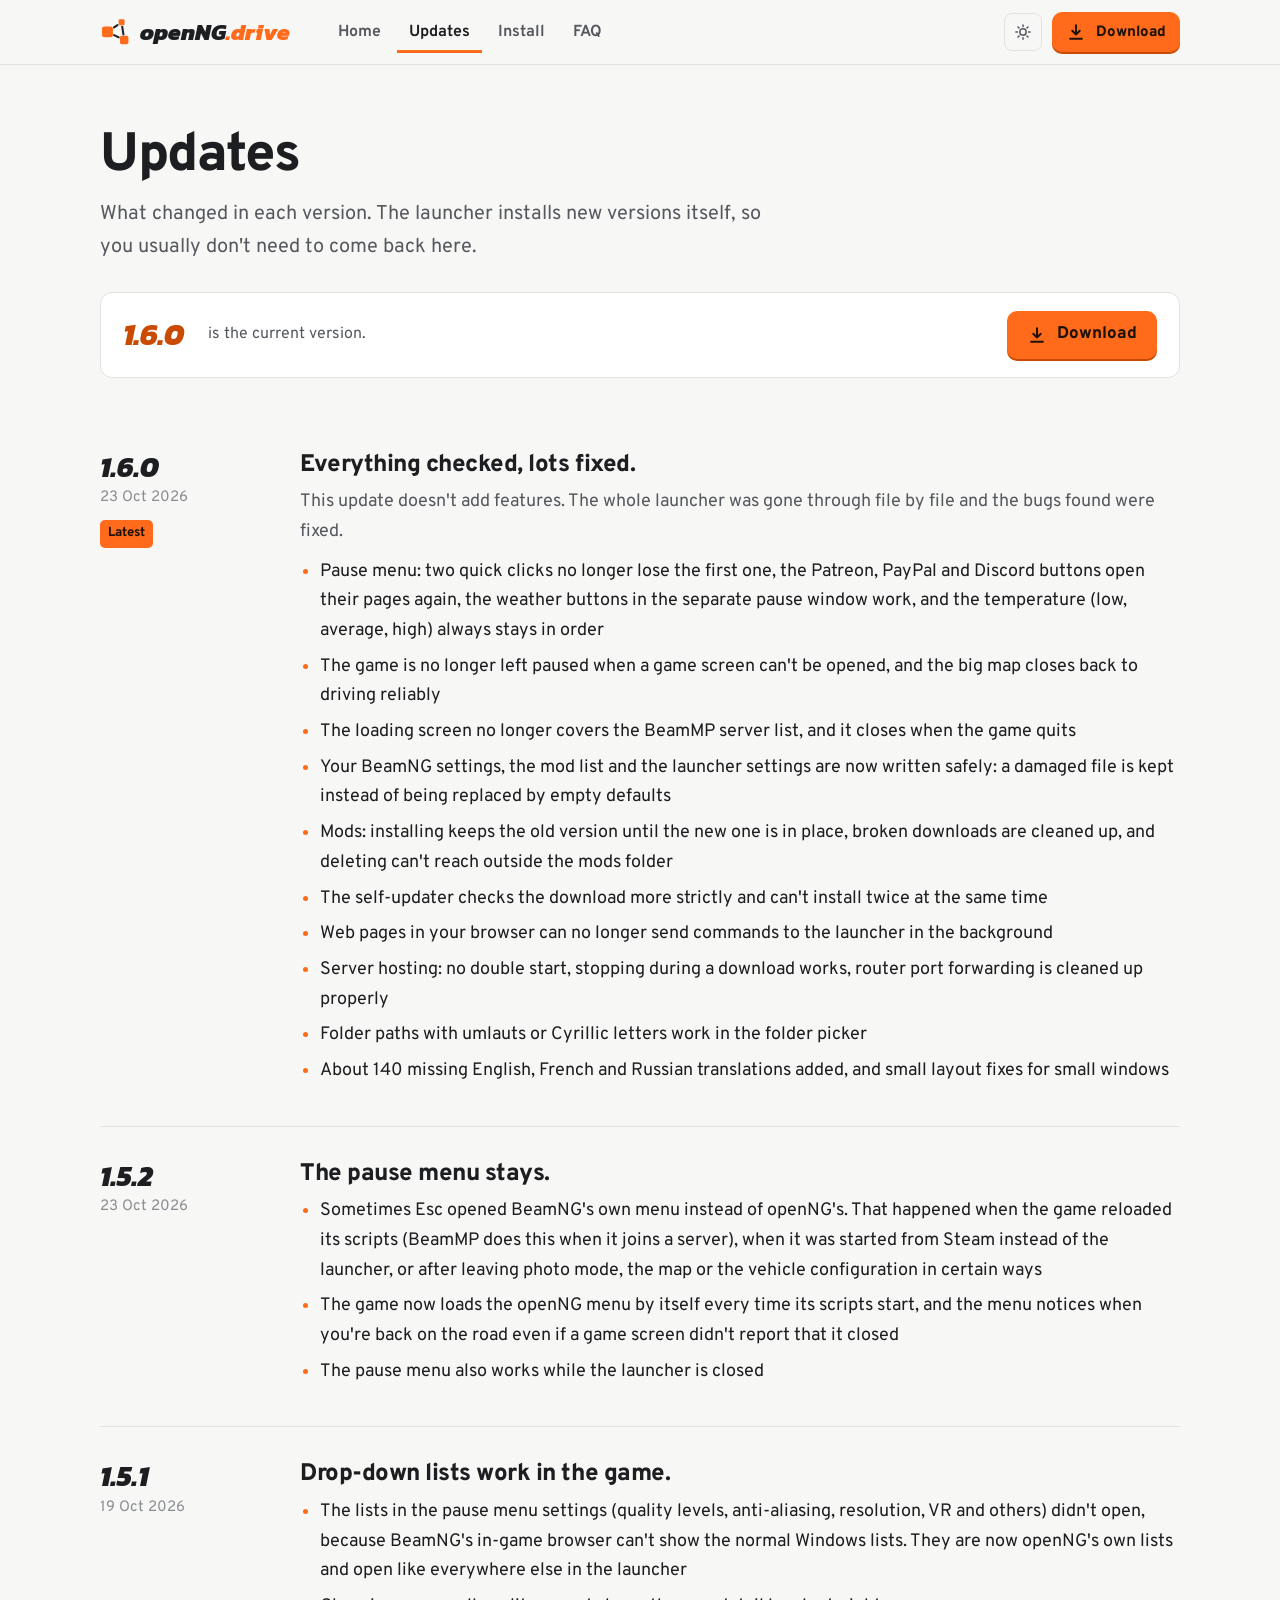
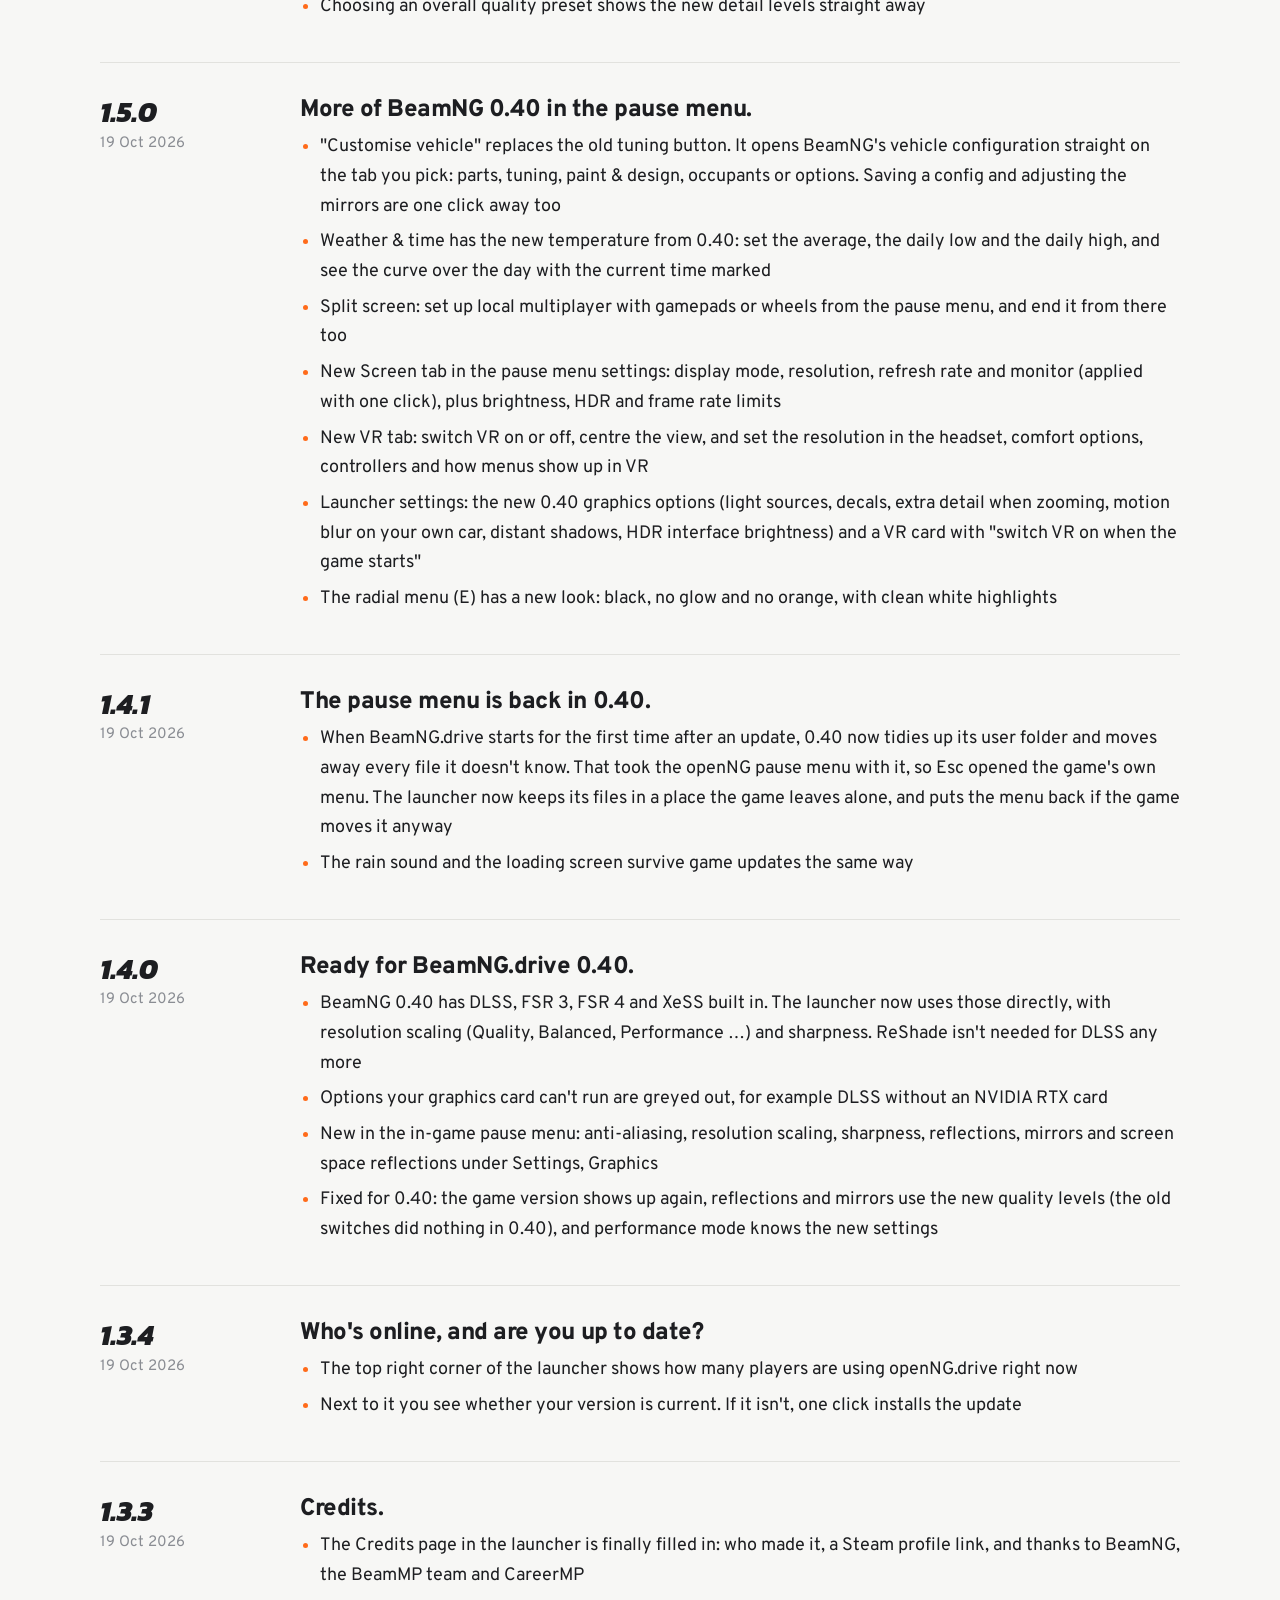
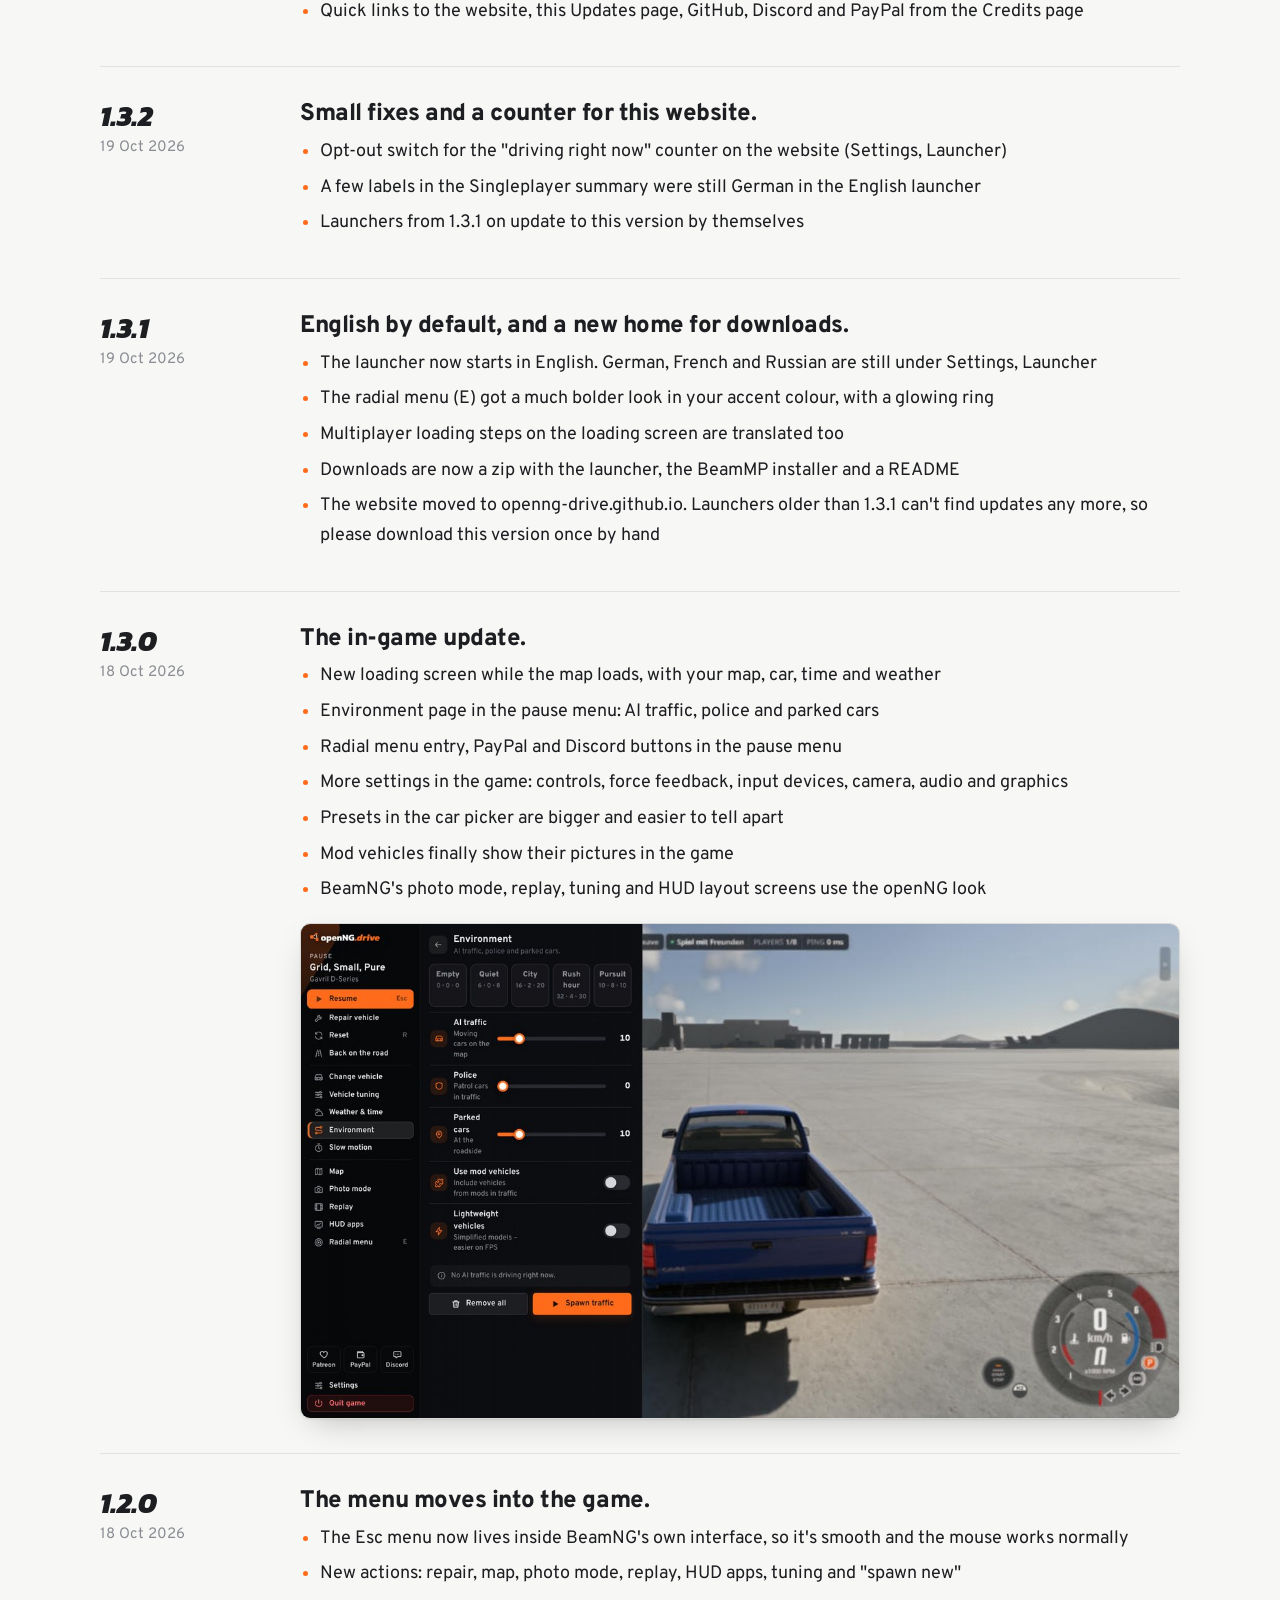
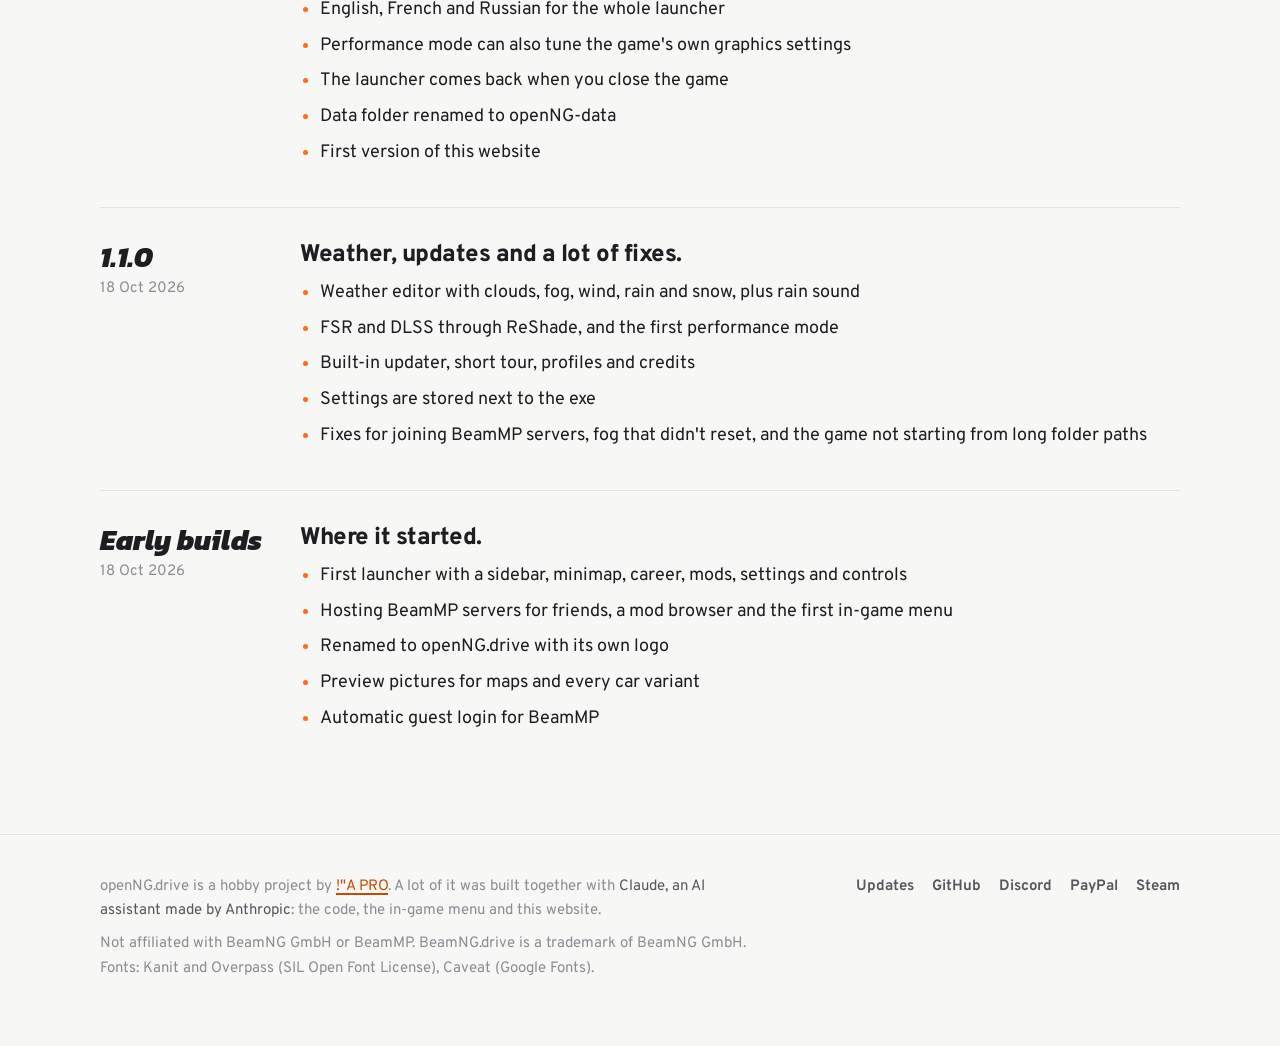
==== commit d96727da: "1.6.0: full review and bug fixes" ====
--- a/updates.html
+++ b/updates.html
@@ -29,14 +29,29 @@
   <h1>Updates</h1>
   <p>What changed in each version. The launcher installs new versions itself, so you usually don't need to come back here.</p>
   <div class="latest">
-    <span class="v" data-version>1.5.2</span>
+    <span class="v" data-version>1.6.0</span>
     <span class="t">is the current version.<br><span data-downloads-row hidden><b data-downloads>–</b> downloads so far.</span></span>
     <a class="btn go" href="openNG.drive.zip" download data-dl><svg viewBox="0 0 24 24" fill="none" stroke="currentColor" stroke-width="2.4" stroke-linecap="round" stroke-linejoin="round"><path d="M12 4v11m0 0l-4.5-4.5M12 15l4.5-4.5M5 20h14"/></svg>Download</a>
   </div>
 </div>
 <div class="wrap log">
+<article class="rel" id="v1-6-0">
+  <div class="when"><b>1.6.0</b><time>23 Oct 2026</time><br><em>Latest</em></div>
+  <div><h2>Everything checked, lots fixed.</h2><p>This update doesn't add features. The whole launcher was gone through file by file and the bugs found were fixed.</p><ul>
+<li>Pause menu: two quick clicks no longer lose the first one, the Patreon, PayPal and Discord buttons open their pages again, the weather buttons in the separate pause window work, and the temperature (low, average, high) always stays in order</li>
+<li>The game is no longer left paused when a game screen can't be opened, and the big map closes back to driving reliably</li>
+<li>The loading screen no longer covers the BeamMP server list, and it closes when the game quits</li>
+<li>Your BeamNG settings, the mod list and the launcher settings are now written safely: a damaged file is kept instead of being replaced by empty defaults</li>
+<li>Mods: installing keeps the old version until the new one is in place, broken downloads are cleaned up, and deleting can't reach outside the mods folder</li>
+<li>The self-updater checks the download more strictly and can't install twice at the same time</li>
+<li>Web pages in your browser can no longer send commands to the launcher in the background</li>
+<li>Server hosting: no double start, stopping during a download works, router port forwarding is cleaned up properly</li>
+<li>Folder paths with umlauts or Cyrillic letters work in the folder picker</li>
+<li>About 140 missing English, French and Russian translations added, and small layout fixes for small windows</li>
+</ul></div>
+</article>
 <article class="rel" id="v1-5-2">
-  <div class="when"><b>1.5.2</b><time>23 Oct 2026</time><br><em>Latest</em></div>
+  <div class="when"><b>1.5.2</b><time>23 Oct 2026</time></div>
   <div><h2>The pause menu stays.</h2><ul>
 <li>Sometimes Esc opened BeamNG's own menu instead of openNG's. That happened when the game reloaded its scripts (BeamMP does this when it joins a server), when it was started from Steam instead of the launcher, or after leaving photo mode, the map or the vehicle configuration in certain ways</li>
 <li>The game now loads the openNG menu by itself every time its scripts start, and the menu notices when you're back on the road even if a game screen didn't report that it closed</li>
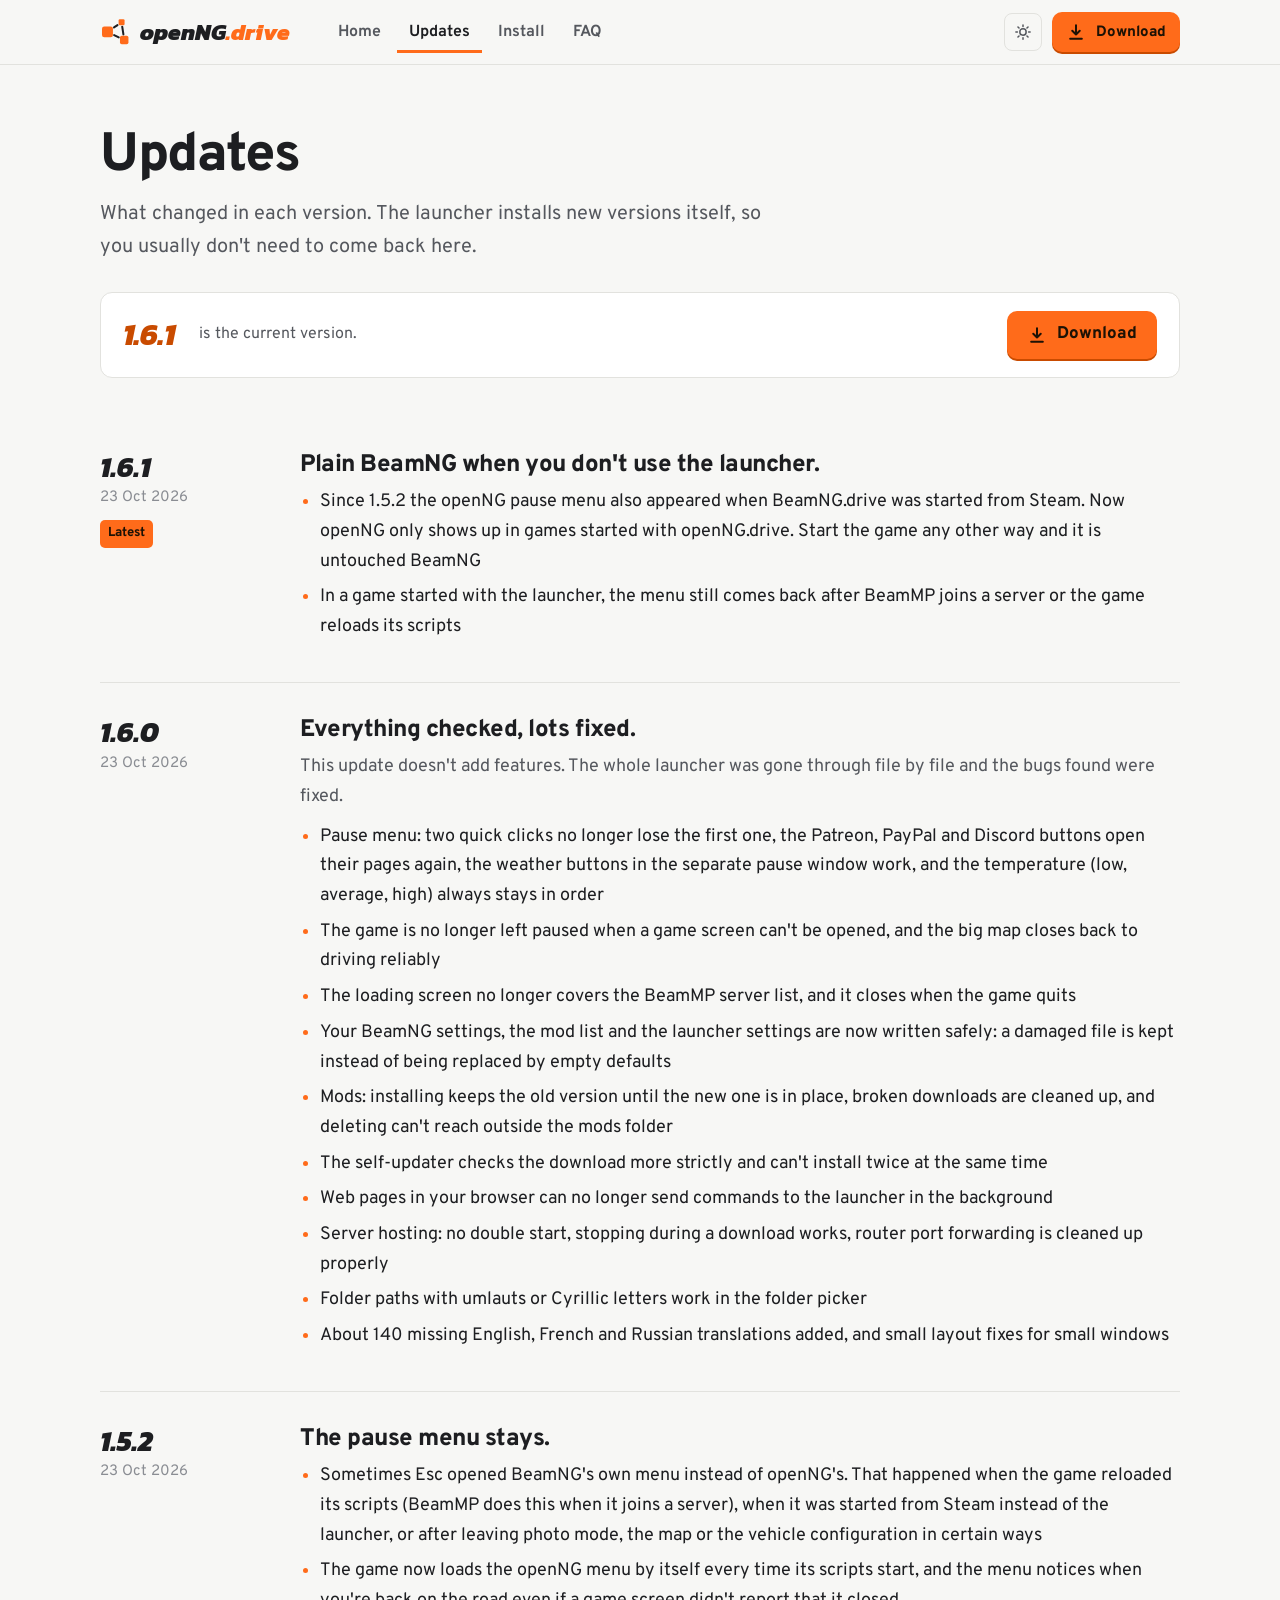
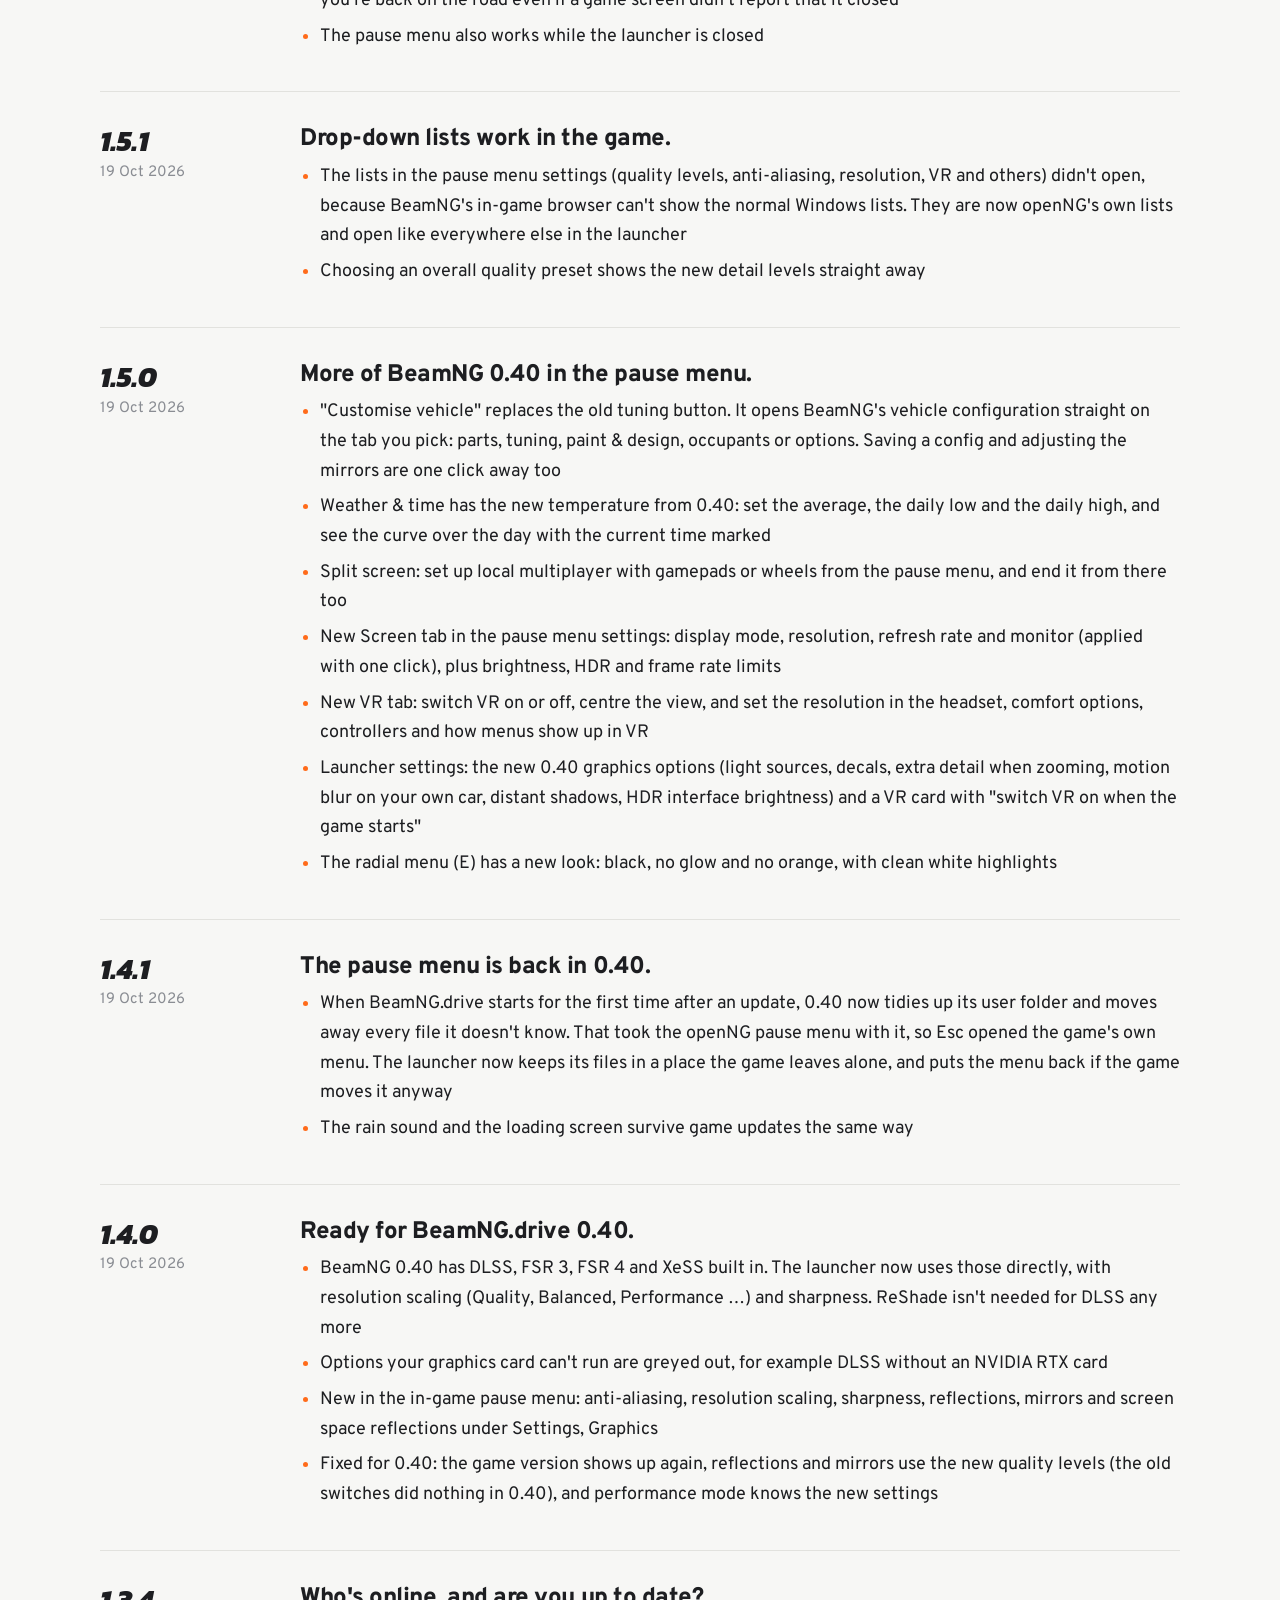
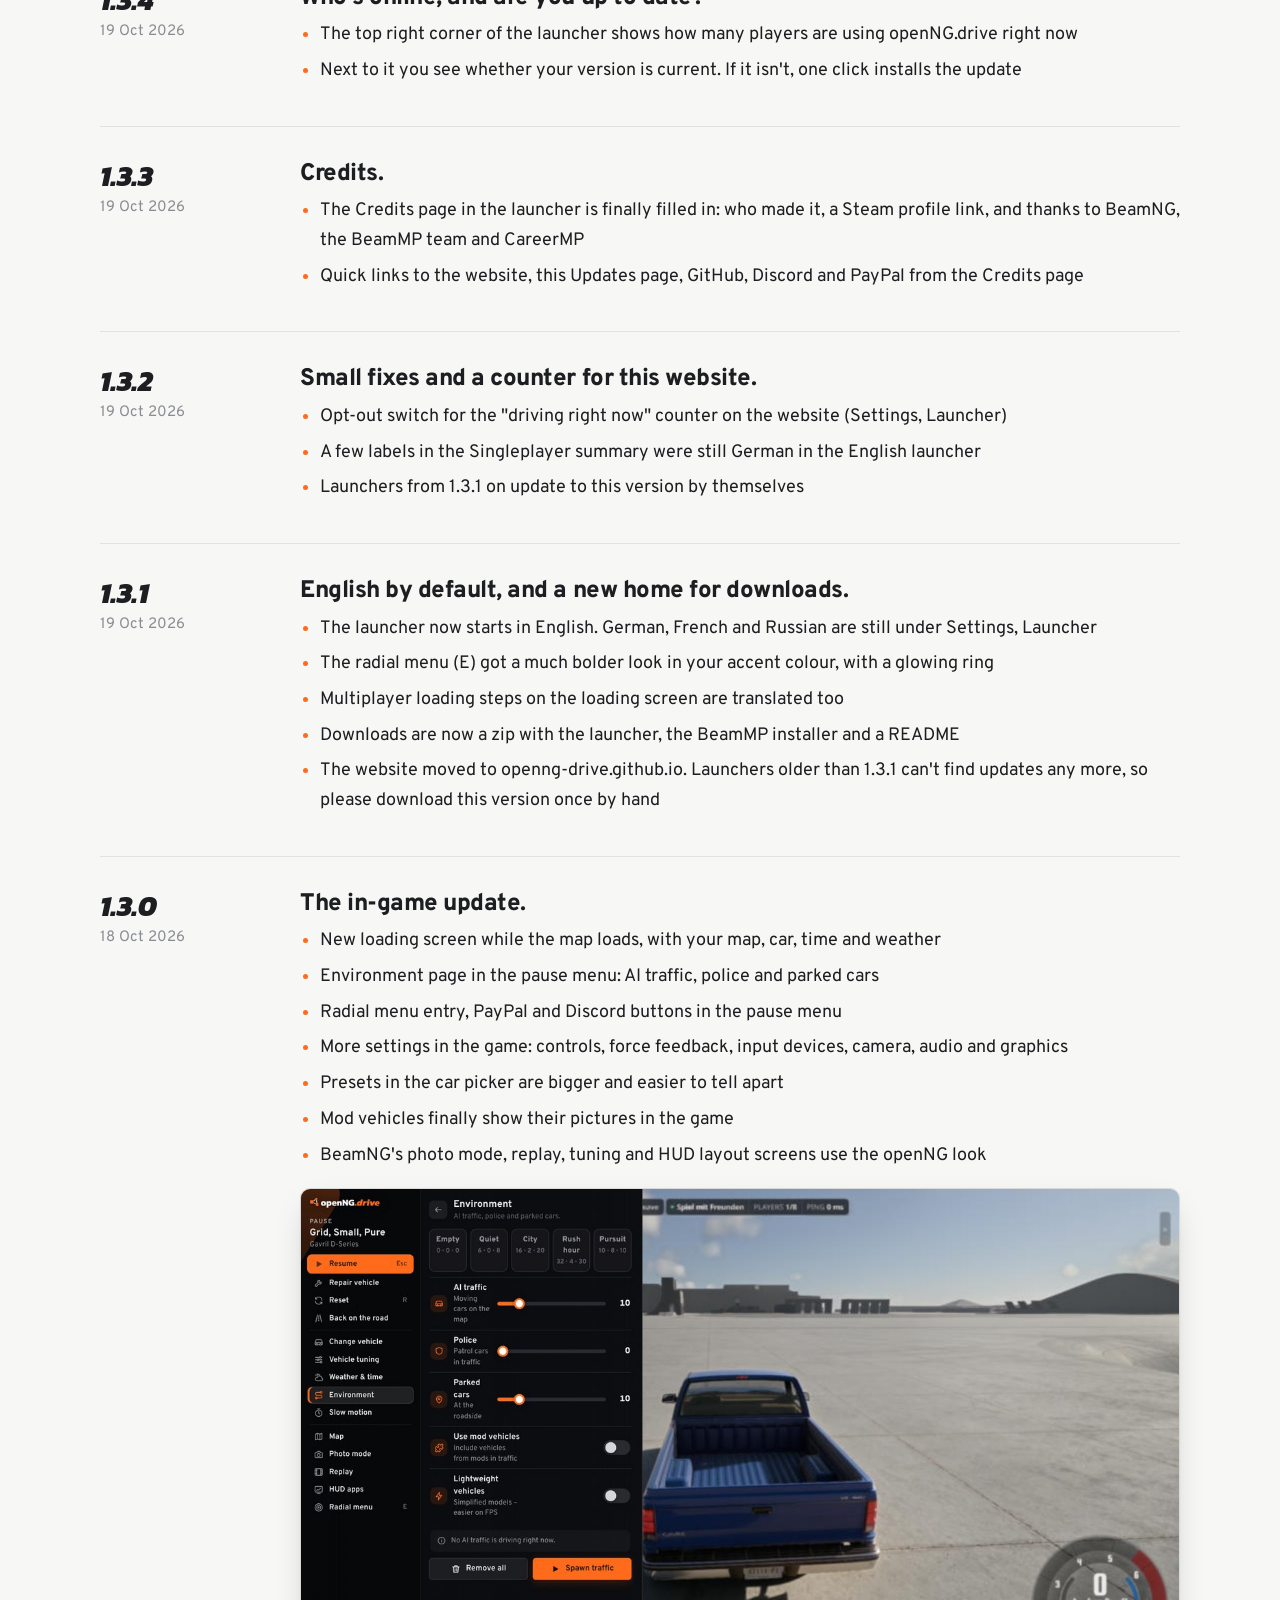
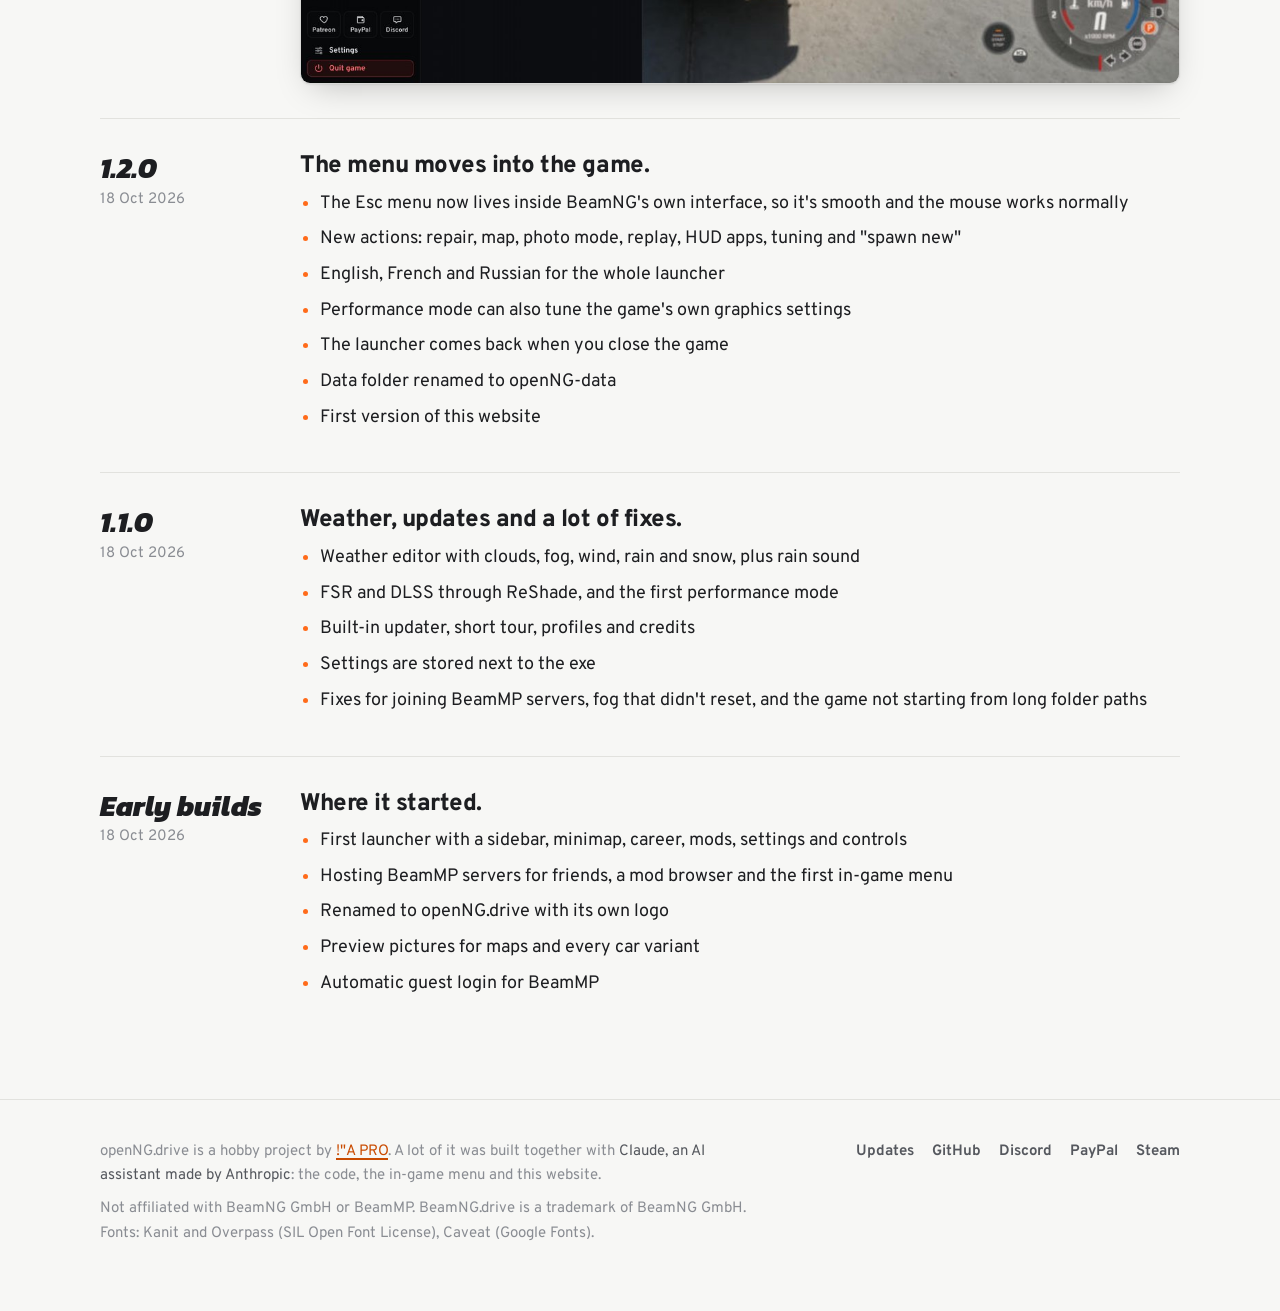
==== commit f7795d6e: "1.6.1: openNG only in games started with the launcher" ====
--- a/updates.html
+++ b/updates.html
@@ -29,14 +29,21 @@
   <h1>Updates</h1>
   <p>What changed in each version. The launcher installs new versions itself, so you usually don't need to come back here.</p>
   <div class="latest">
-    <span class="v" data-version>1.6.0</span>
+    <span class="v" data-version>1.6.1</span>
     <span class="t">is the current version.<br><span data-downloads-row hidden><b data-downloads>–</b> downloads so far.</span></span>
     <a class="btn go" href="openNG.drive.zip" download data-dl><svg viewBox="0 0 24 24" fill="none" stroke="currentColor" stroke-width="2.4" stroke-linecap="round" stroke-linejoin="round"><path d="M12 4v11m0 0l-4.5-4.5M12 15l4.5-4.5M5 20h14"/></svg>Download</a>
   </div>
 </div>
 <div class="wrap log">
+<article class="rel" id="v1-6-1">
+  <div class="when"><b>1.6.1</b><time>23 Oct 2026</time><br><em>Latest</em></div>
+  <div><h2>Plain BeamNG when you don't use the launcher.</h2><ul>
+<li>Since 1.5.2 the openNG pause menu also appeared when BeamNG.drive was started from Steam. Now openNG only shows up in games started with openNG.drive. Start the game any other way and it is untouched BeamNG</li>
+<li>In a game started with the launcher, the menu still comes back after BeamMP joins a server or the game reloads its scripts</li>
+</ul></div>
+</article>
 <article class="rel" id="v1-6-0">
-  <div class="when"><b>1.6.0</b><time>23 Oct 2026</time><br><em>Latest</em></div>
+  <div class="when"><b>1.6.0</b><time>23 Oct 2026</time></div>
   <div><h2>Everything checked, lots fixed.</h2><p>This update doesn't add features. The whole launcher was gone through file by file and the bugs found were fixed.</p><ul>
 <li>Pause menu: two quick clicks no longer lose the first one, the Patreon, PayPal and Discord buttons open their pages again, the weather buttons in the separate pause window work, and the temperature (low, average, high) always stays in order</li>
 <li>The game is no longer left paused when a game screen can't be opened, and the big map closes back to driving reliably</li>
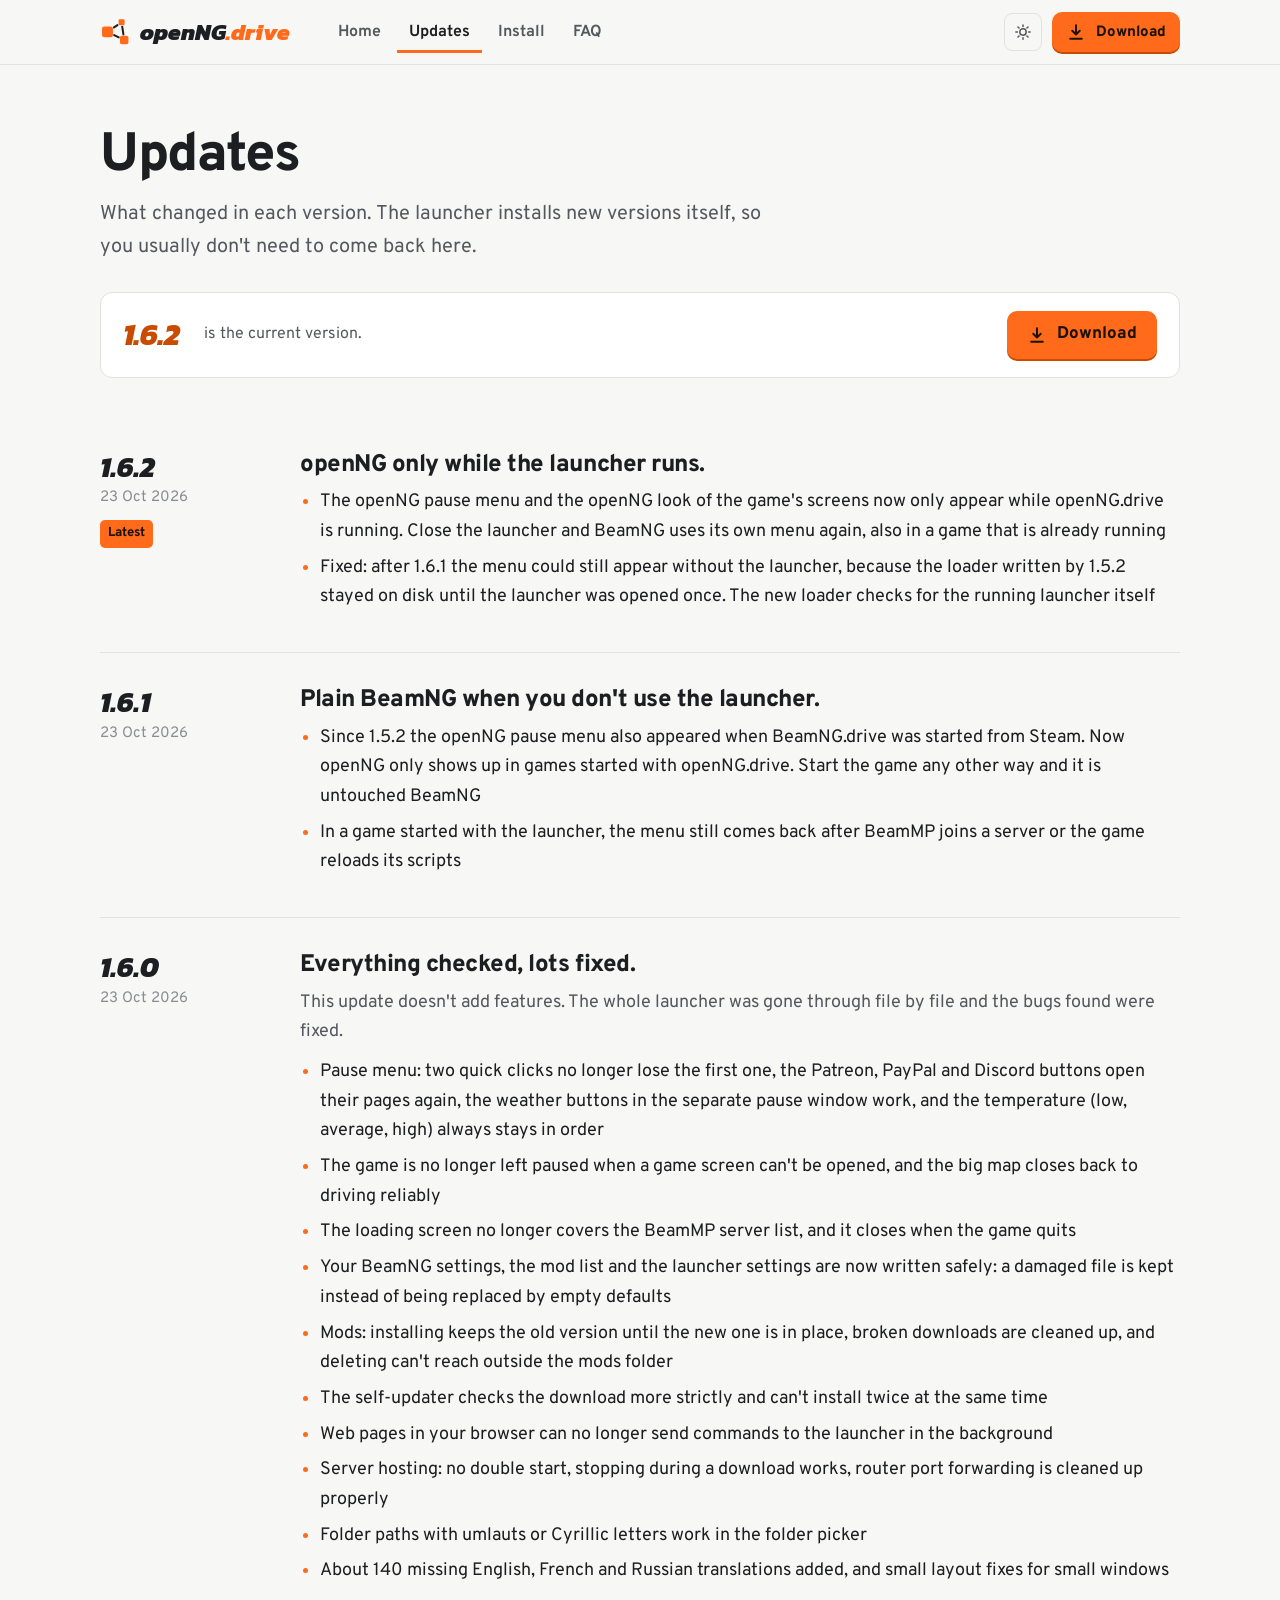
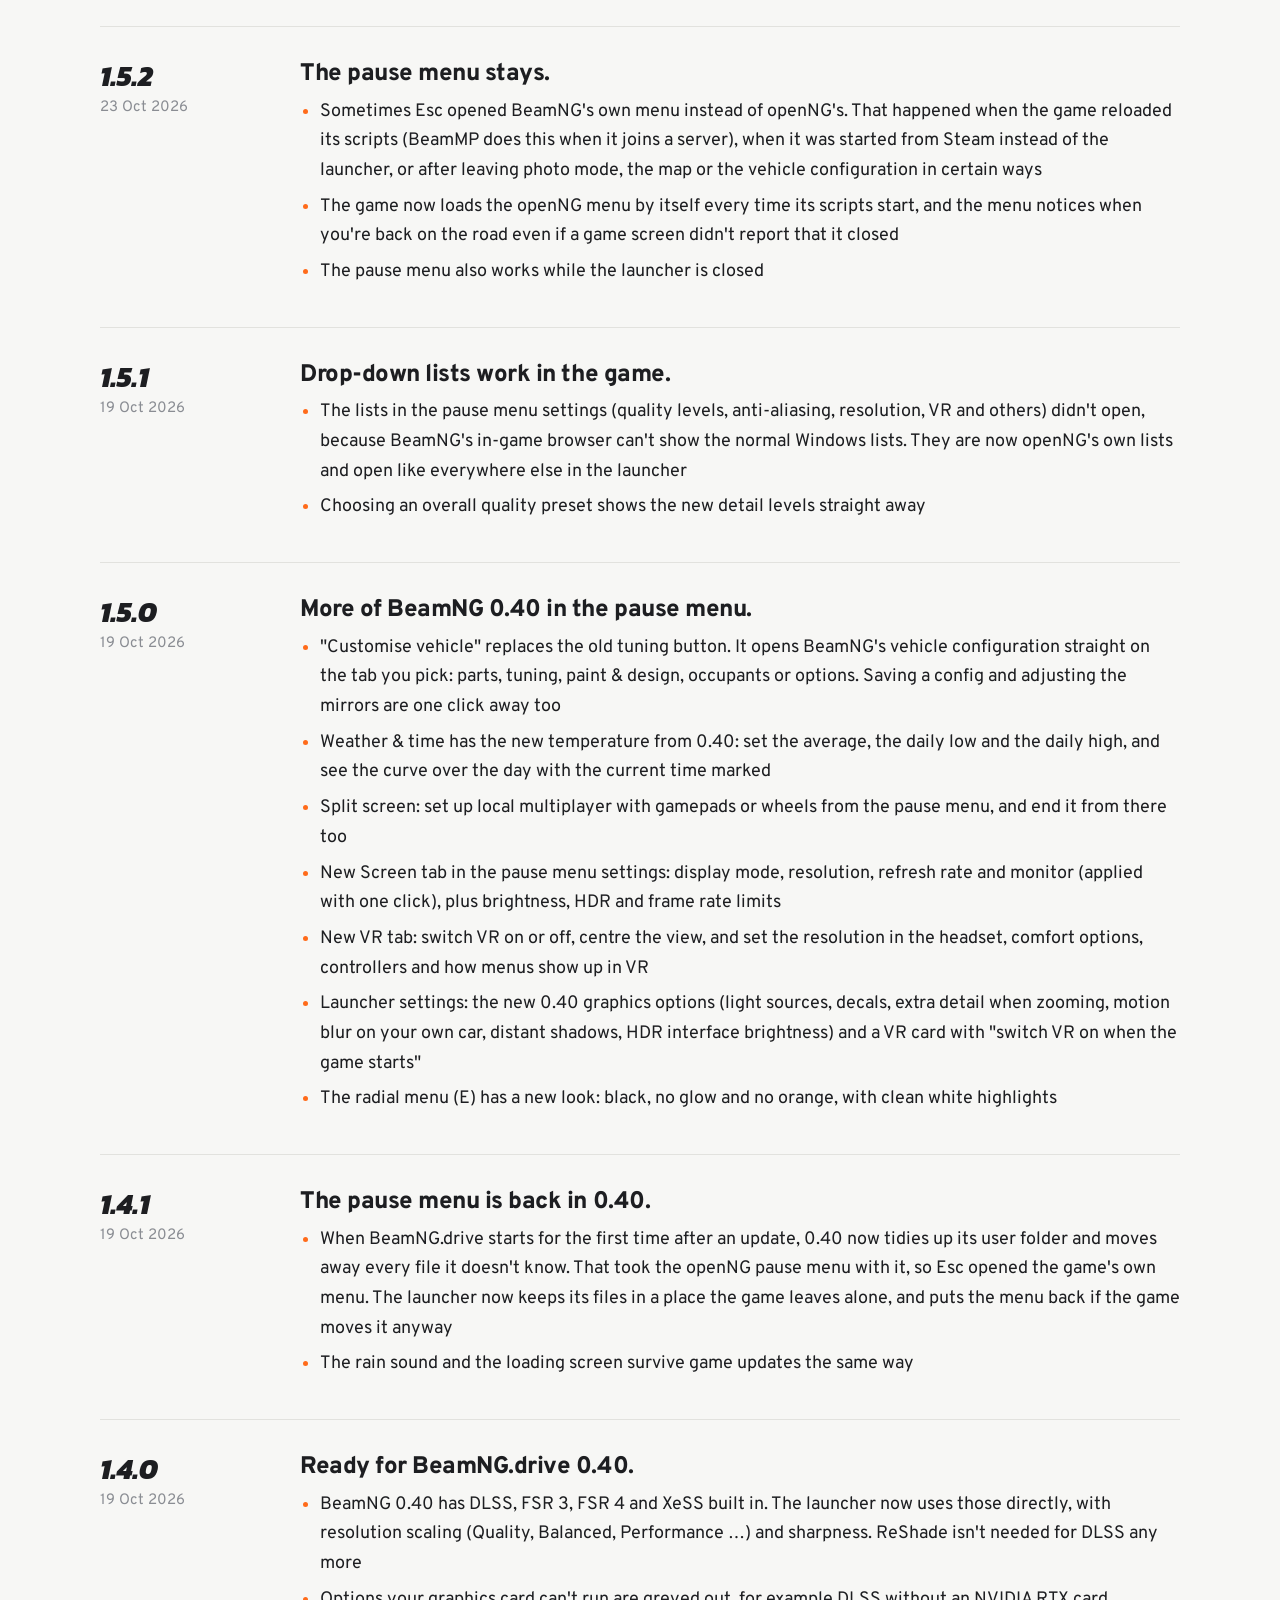
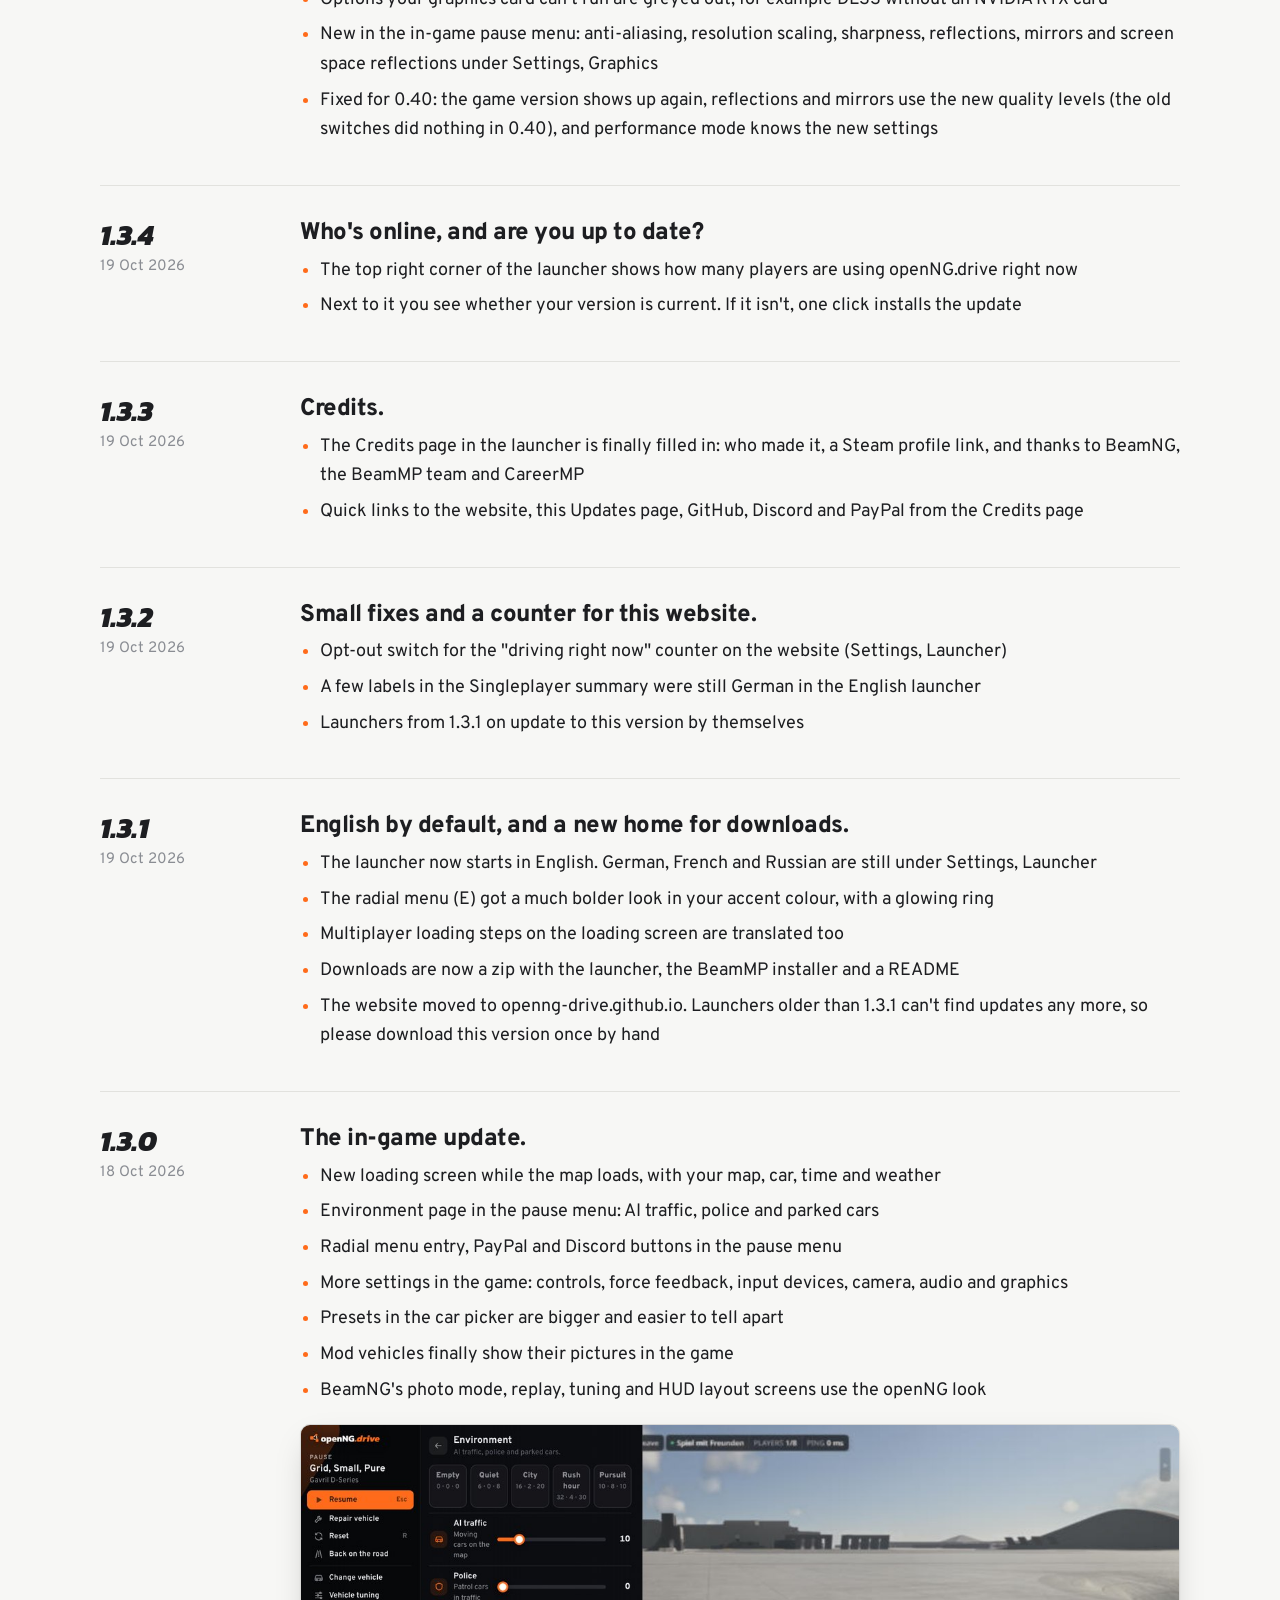
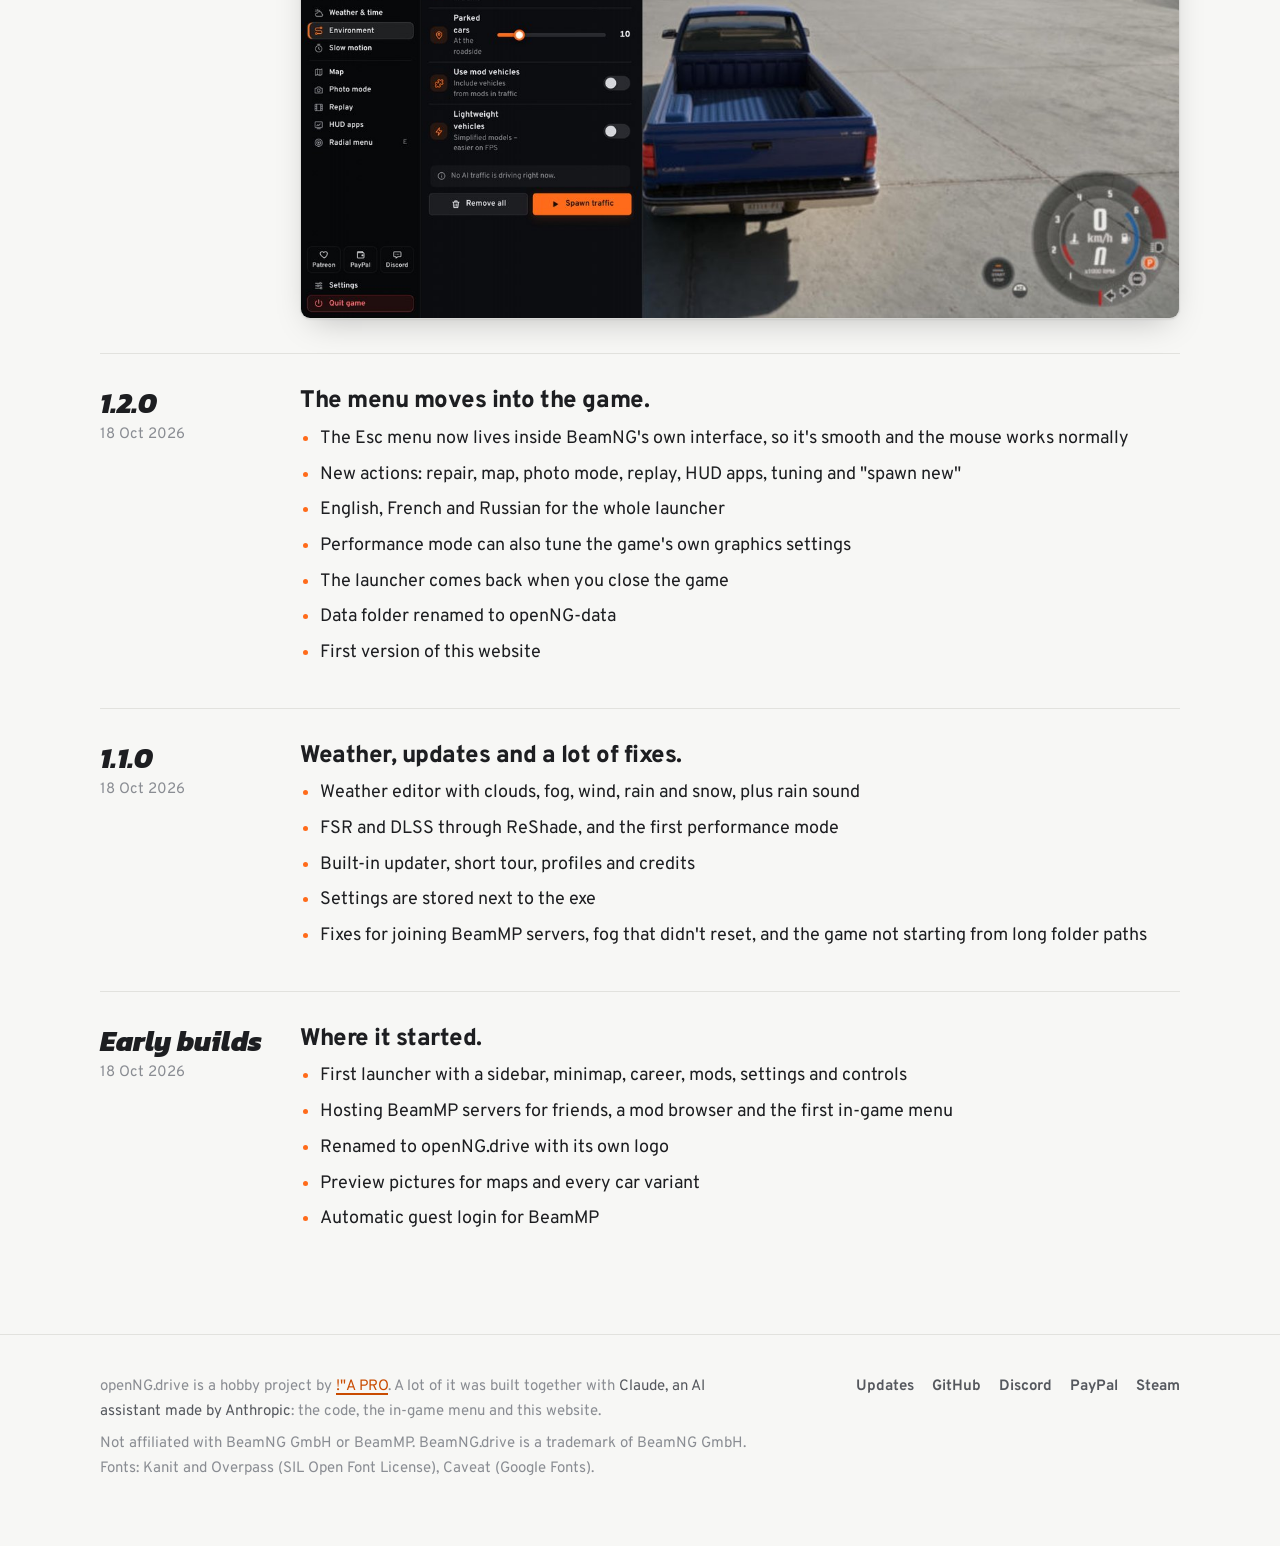
==== commit a6e50518: "1.6.2: openNG in-game only while the launcher runs" ====
--- a/updates.html
+++ b/updates.html
@@ -29,14 +29,21 @@
   <h1>Updates</h1>
   <p>What changed in each version. The launcher installs new versions itself, so you usually don't need to come back here.</p>
   <div class="latest">
-    <span class="v" data-version>1.6.1</span>
+    <span class="v" data-version>1.6.2</span>
     <span class="t">is the current version.<br><span data-downloads-row hidden><b data-downloads>–</b> downloads so far.</span></span>
     <a class="btn go" href="openNG.drive.zip" download data-dl><svg viewBox="0 0 24 24" fill="none" stroke="currentColor" stroke-width="2.4" stroke-linecap="round" stroke-linejoin="round"><path d="M12 4v11m0 0l-4.5-4.5M12 15l4.5-4.5M5 20h14"/></svg>Download</a>
   </div>
 </div>
 <div class="wrap log">
+<article class="rel" id="v1-6-2">
+  <div class="when"><b>1.6.2</b><time>23 Oct 2026</time><br><em>Latest</em></div>
+  <div><h2>openNG only while the launcher runs.</h2><ul>
+<li>The openNG pause menu and the openNG look of the game's screens now only appear while openNG.drive is running. Close the launcher and BeamNG uses its own menu again, also in a game that is already running</li>
+<li>Fixed: after 1.6.1 the menu could still appear without the launcher, because the loader written by 1.5.2 stayed on disk until the launcher was opened once. The new loader checks for the running launcher itself</li>
+</ul></div>
+</article>
 <article class="rel" id="v1-6-1">
-  <div class="when"><b>1.6.1</b><time>23 Oct 2026</time><br><em>Latest</em></div>
+  <div class="when"><b>1.6.1</b><time>23 Oct 2026</time></div>
   <div><h2>Plain BeamNG when you don't use the launcher.</h2><ul>
 <li>Since 1.5.2 the openNG pause menu also appeared when BeamNG.drive was started from Steam. Now openNG only shows up in games started with openNG.drive. Start the game any other way and it is untouched BeamNG</li>
 <li>In a game started with the launcher, the menu still comes back after BeamMP joins a server or the game reloads its scripts</li>
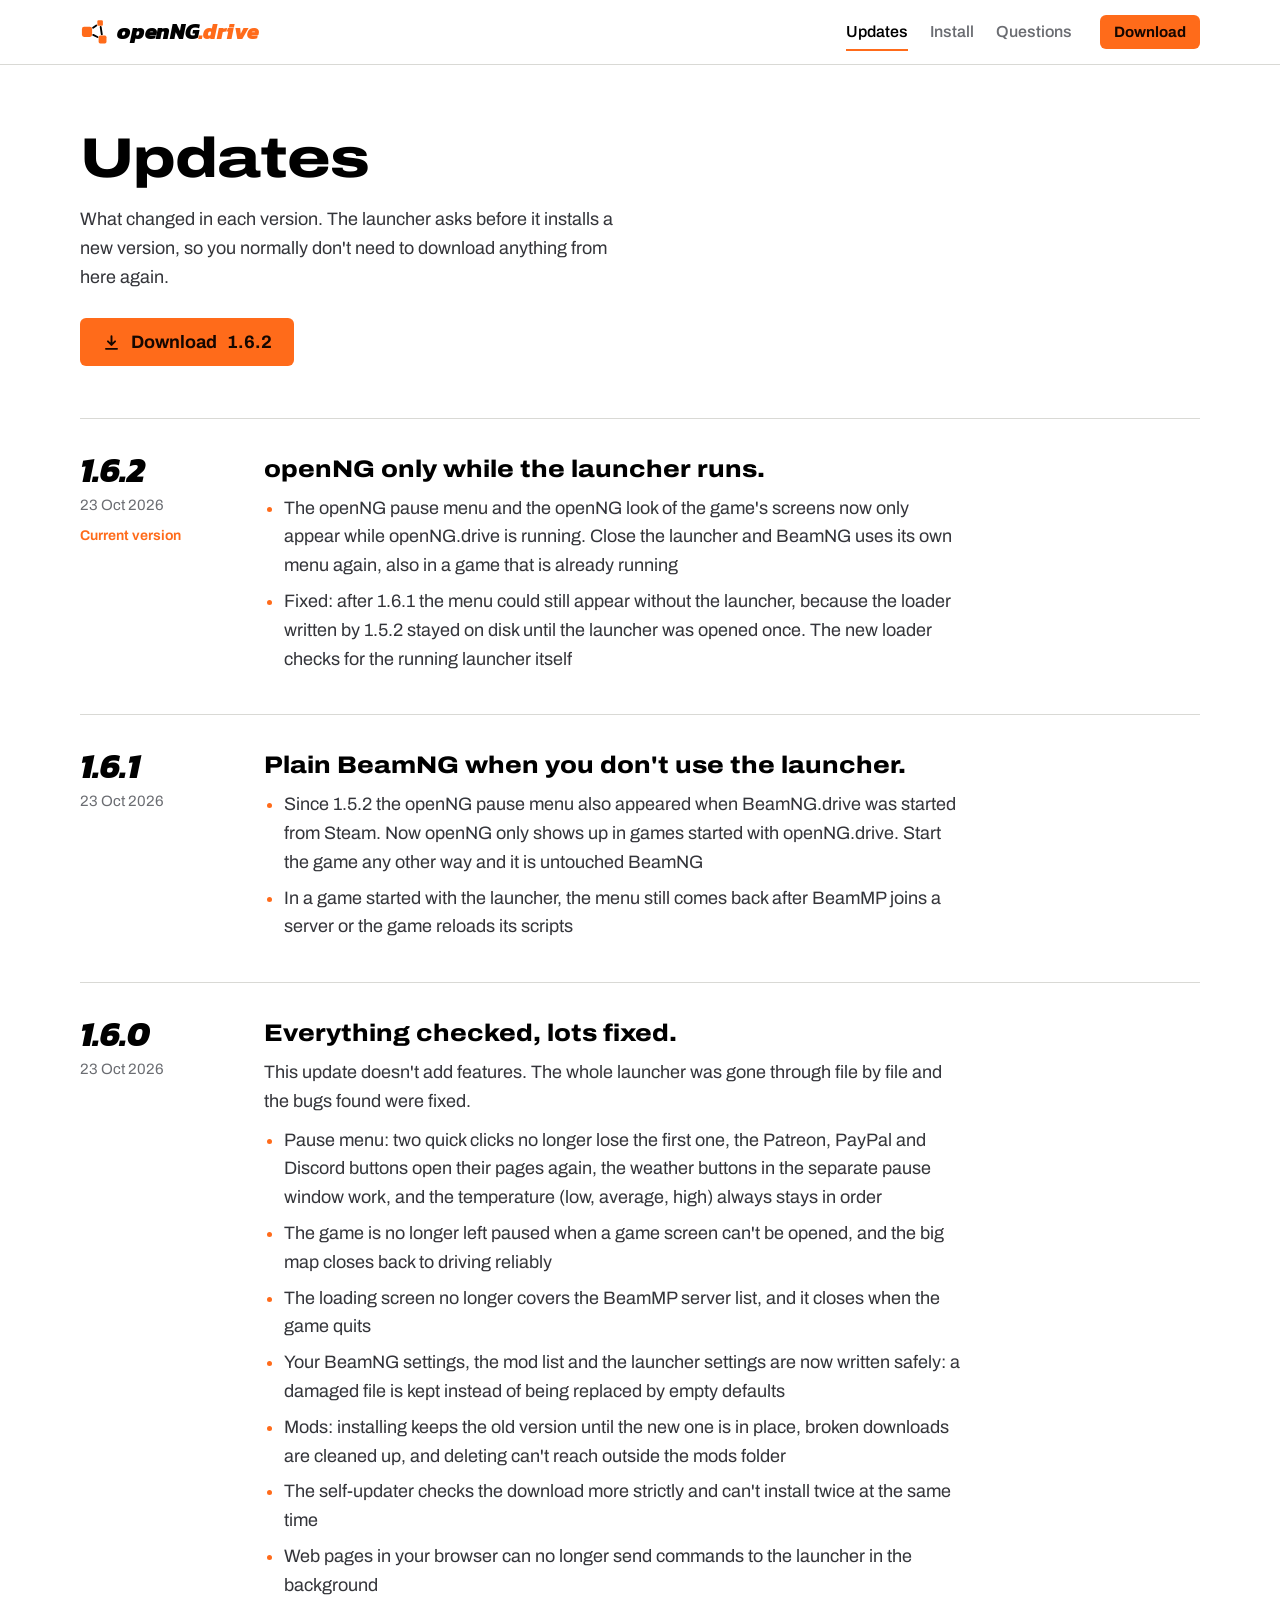
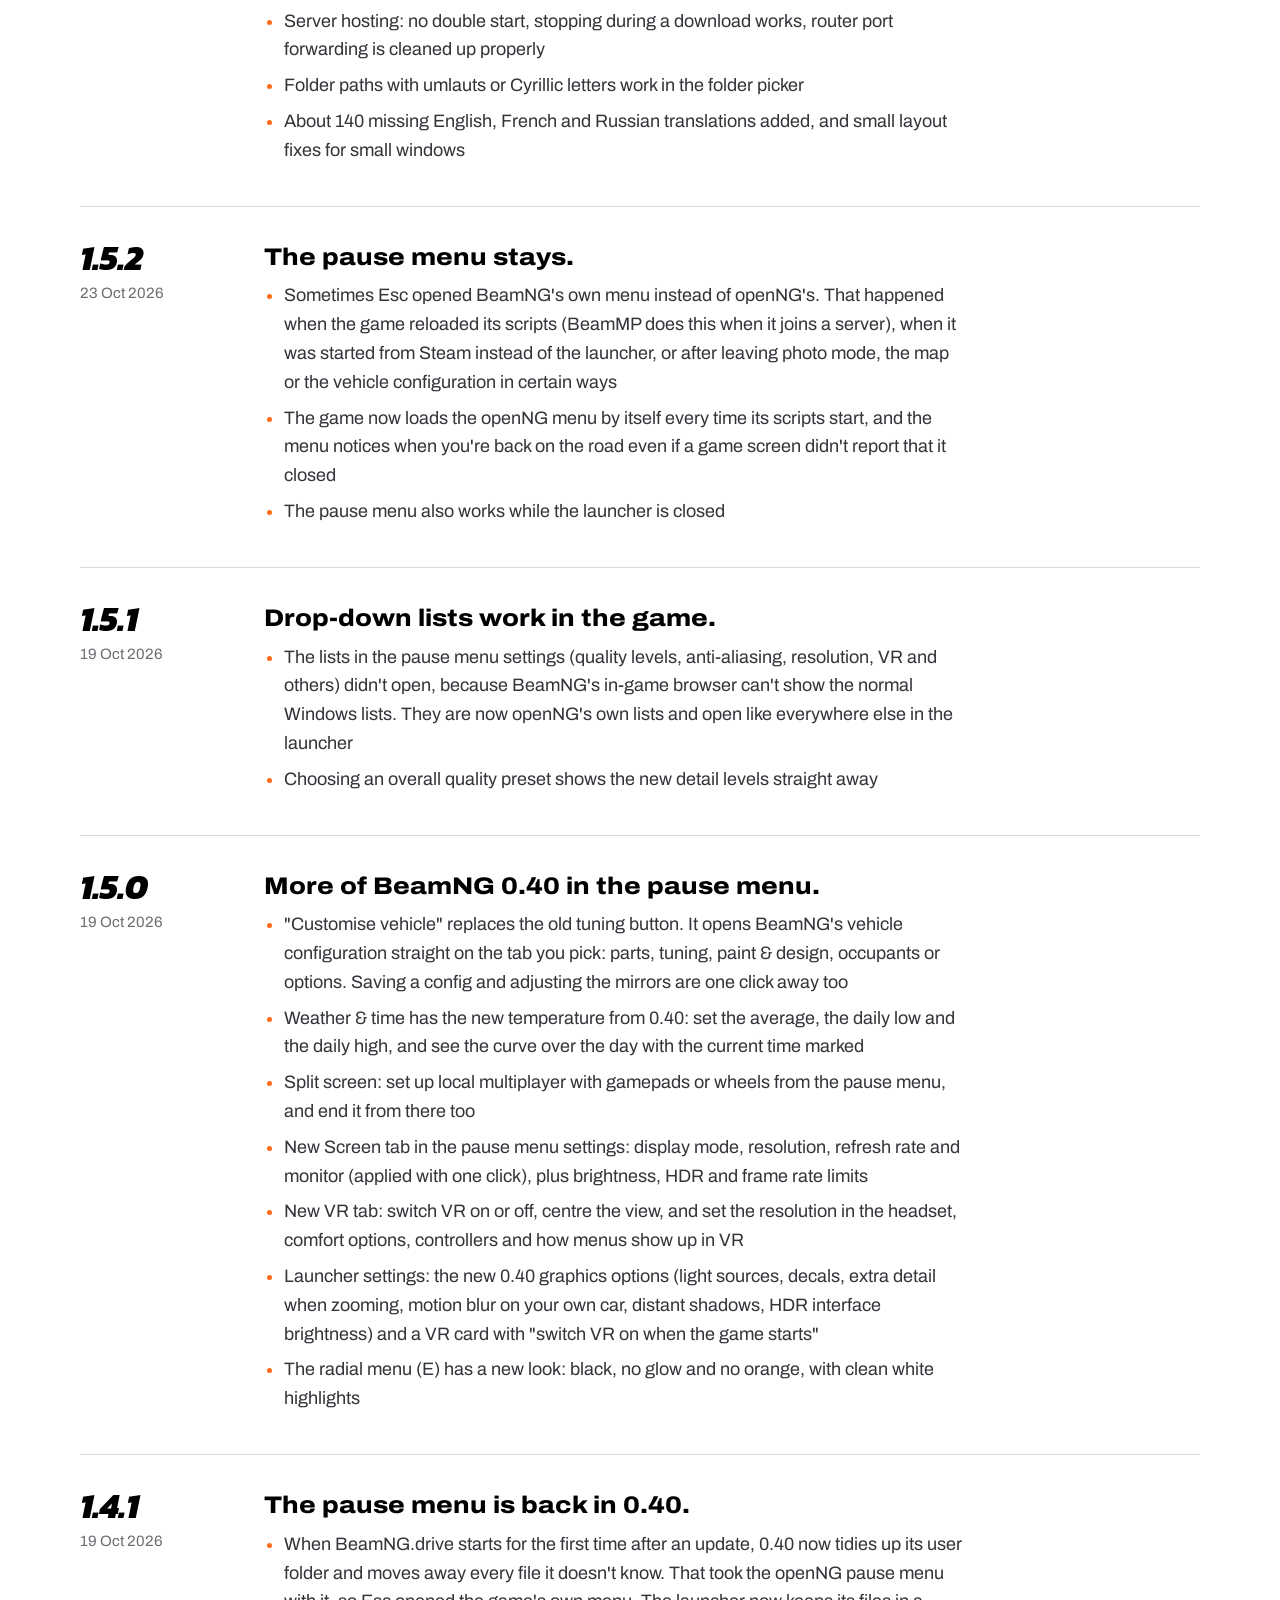
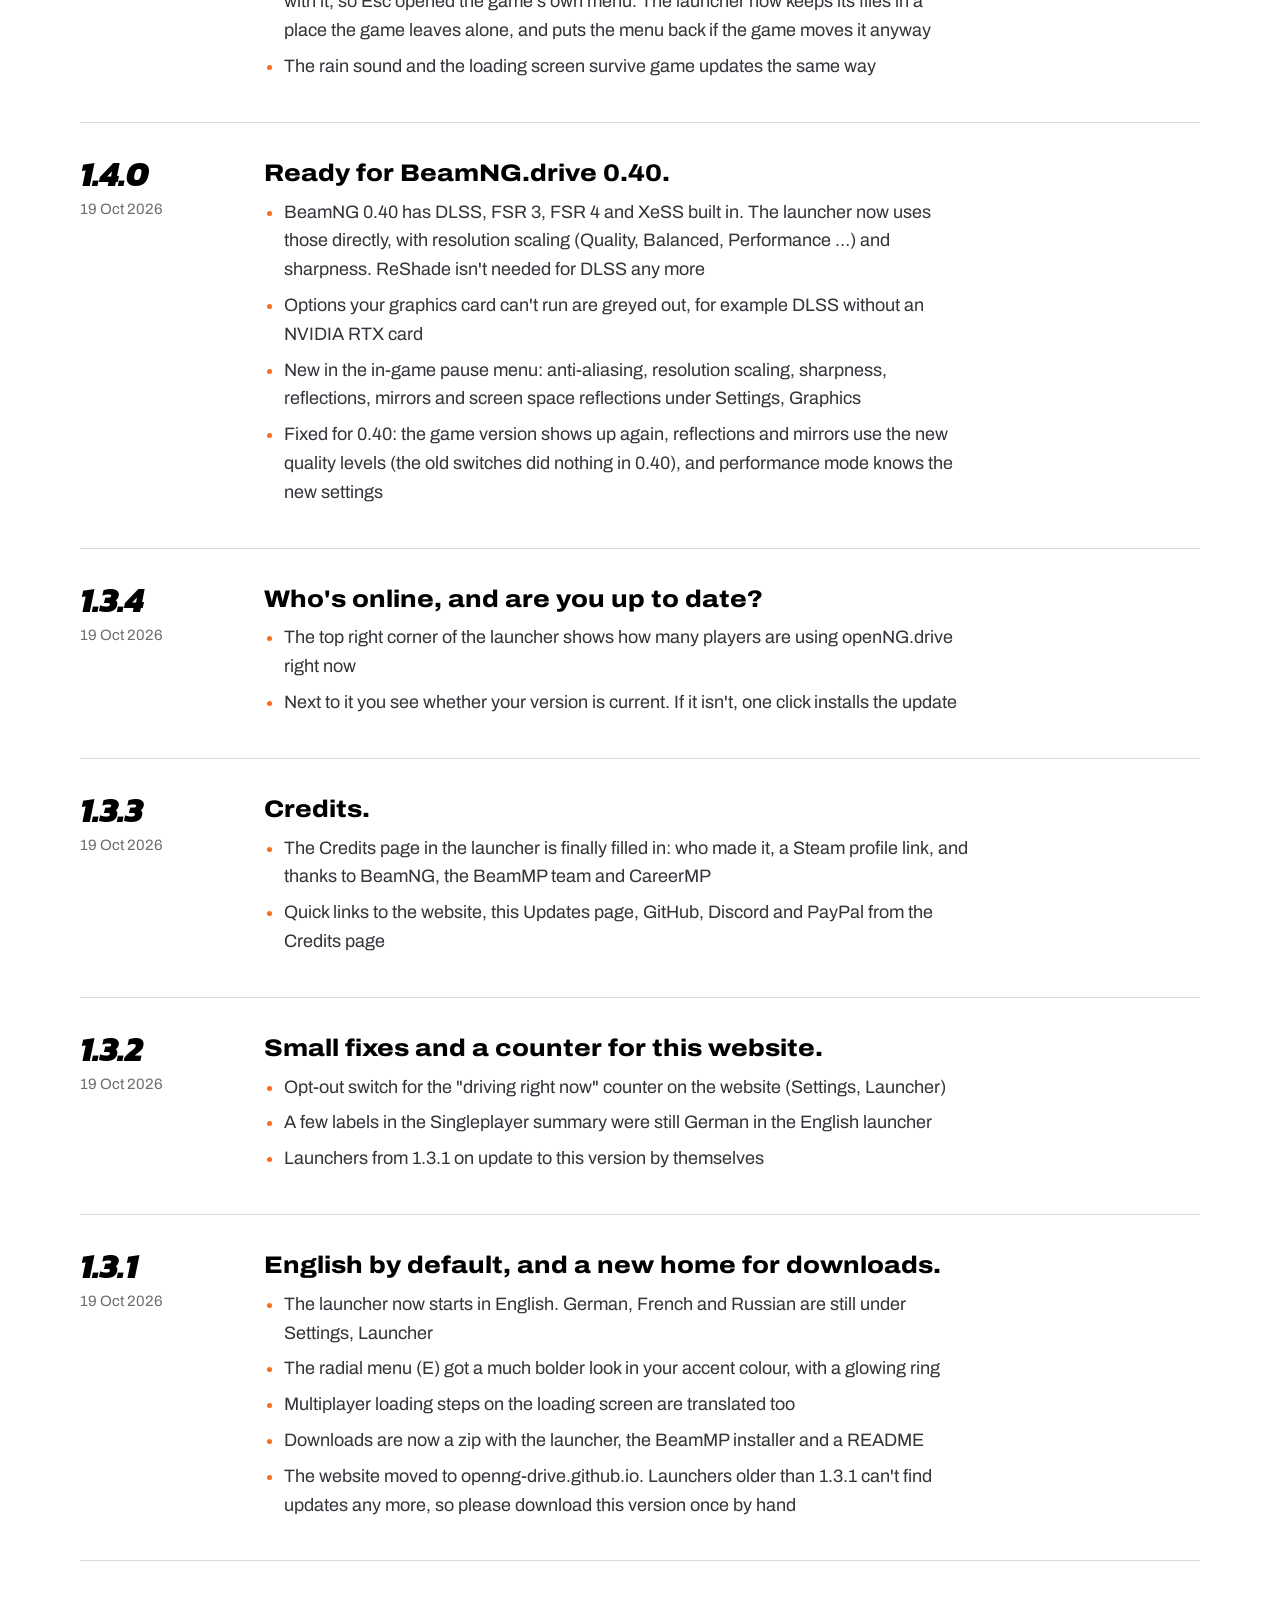
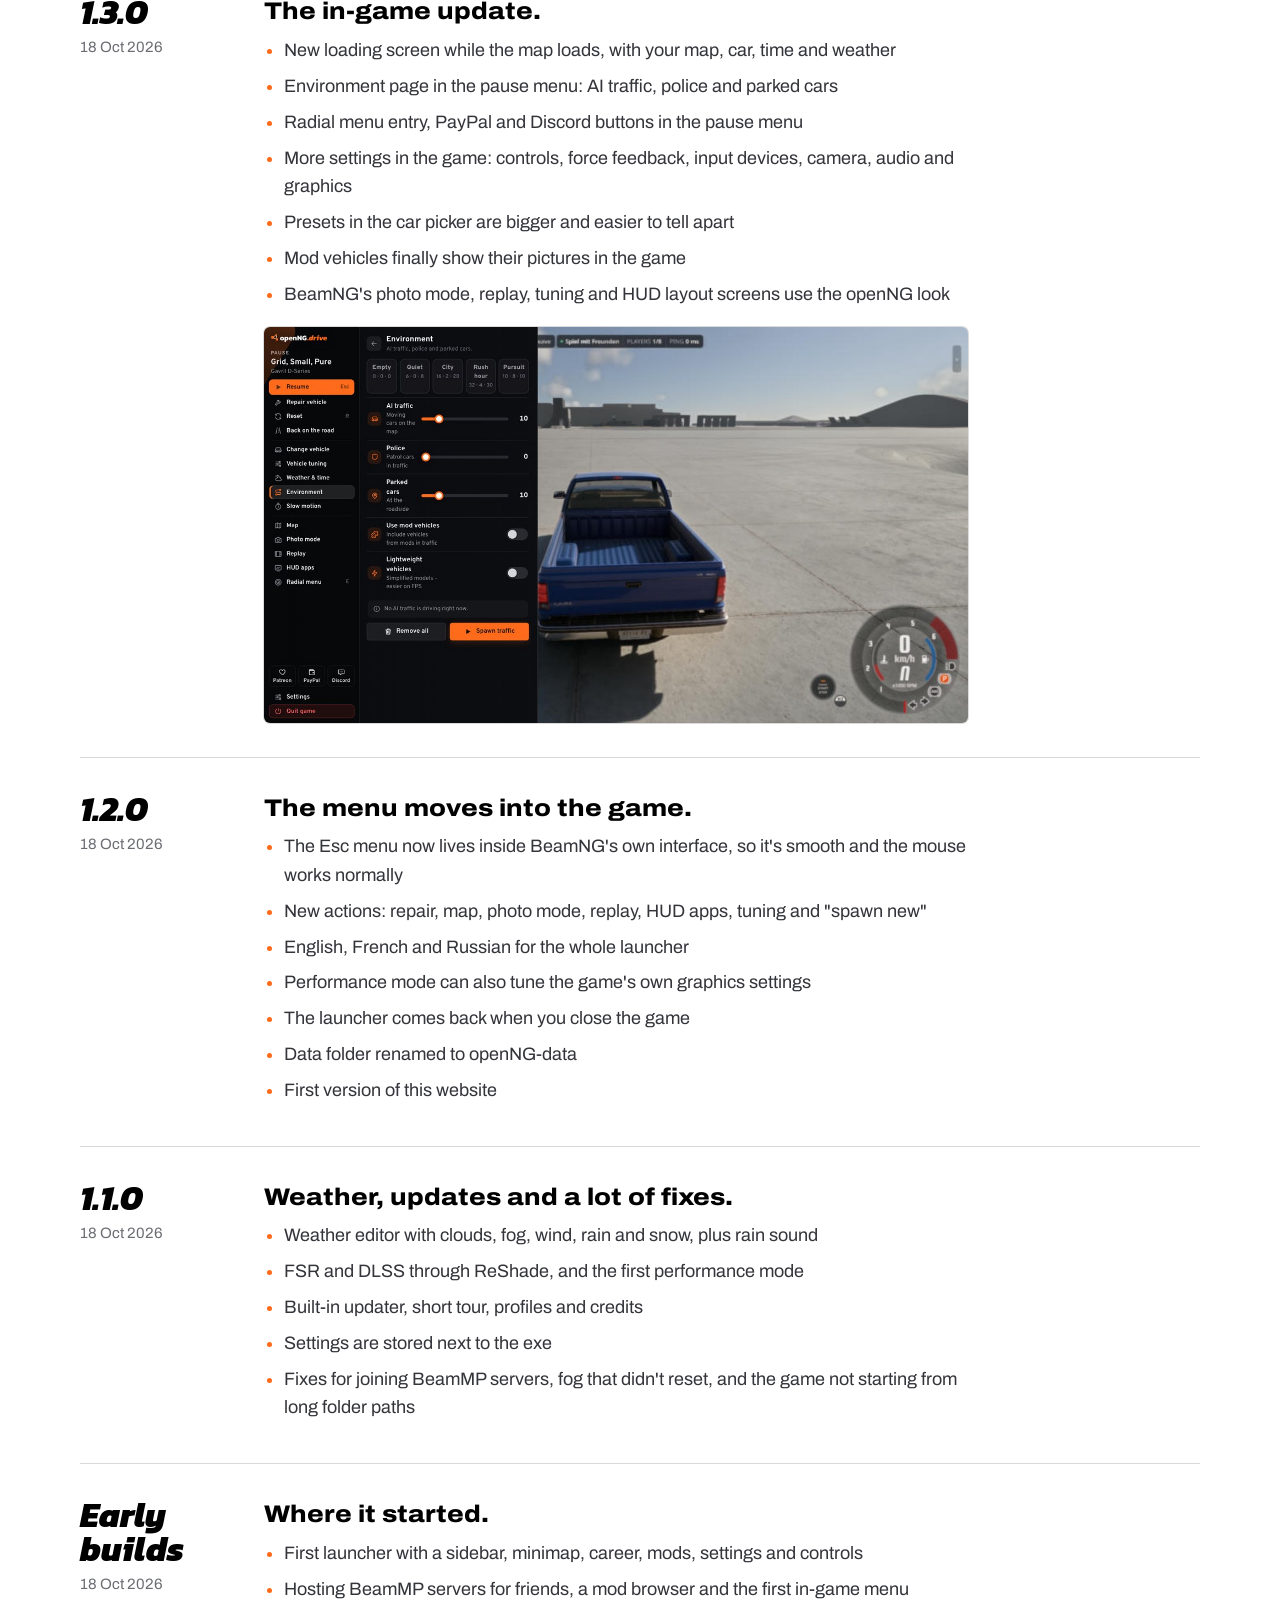
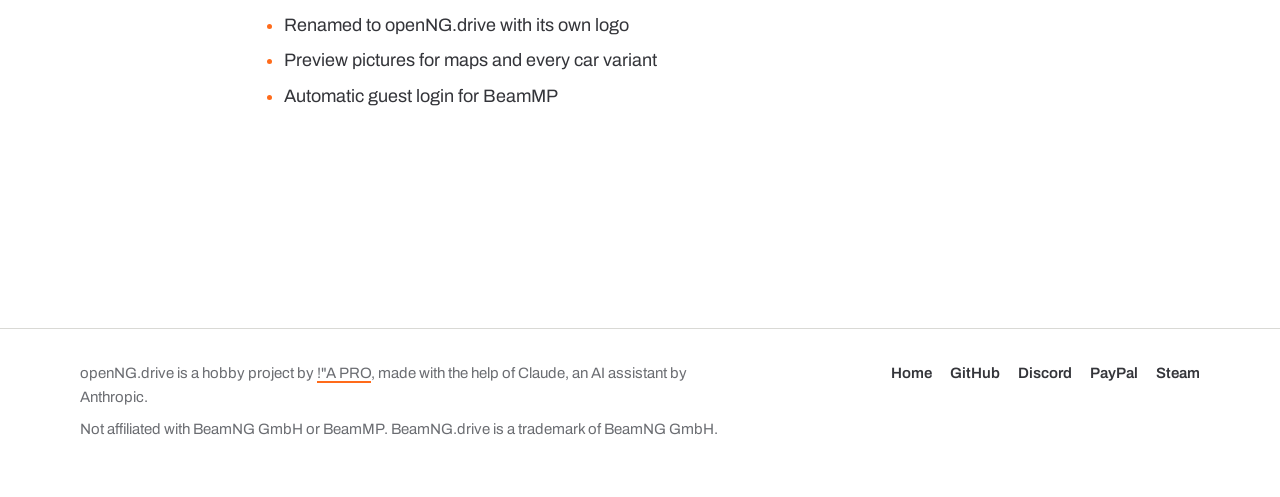
==== commit ba2d78fe: "Website: new look (Archivo + Kanit, self-hosted fonts), plainer copy, faster online counter" ====
--- a/updates.html
+++ b/updates.html
@@ -9,34 +9,28 @@
 <meta property="og:title" content="Updates – openNG.drive">
 <meta property="og:description" content="Every openNG.drive version and what changed.">
 <meta property="og:image" content="https://openng-drive.github.io/openng-drive/img/forum2/hero.jpg">
-<link rel="preconnect" href="https://fonts.googleapis.com">
-<link rel="preconnect" href="https://fonts.gstatic.com" crossorigin>
-<link href="https://fonts.googleapis.com/css2?family=Caveat:wght@600&display=swap" rel="stylesheet">
+<link rel="preload" href="fonts/Archivo-var.woff" as="font" type="font/woff" crossorigin>
 <link rel="stylesheet" href="css/site.css">
 </head>
 <body>
 <header class="top"><div class="wrap">
-  <a class="brand" href="index.html" aria-label="openNG.drive home"><svg viewBox="-1 -1 80 76" aria-hidden="true"><g stroke="currentColor" stroke-width="5.5" stroke-linecap="round"><line x1="36.3" y1="24.6" x2="45.8" y2="18.2"/><line x1="58.6" y1="22.5" x2="61.8" y2="43.7"/><line x1="36.6" y1="45.4" x2="49.2" y2="51.6"/></g><g fill="#ff6b1a"><rect x="3.7" y="21.8" width="29.7" height="29.7" rx="6.2"/><rect x="48.8" y="2.7" width="16.2" height="16.2" rx="3.4"/><rect x="52.5" y="47.3" width="23" height="23" rx="4.8"/></g></svg><span class="wm">openNG<span>.drive</span></span></a>
-  <nav class="tabs" aria-label="Pages"><a href="index.html">Home</a><a href="updates.html" aria-current="page">Updates</a><a href="index.html#install">Install</a><a href="index.html#faq">FAQ</a></nav>
-  <div class="right">
-    <button class="theme" data-theme-toggle aria-label="Switch light or dark"><svg viewBox="0 0 24 24" fill="none" stroke="currentColor" stroke-width="2" stroke-linecap="round"><circle cx="12" cy="12" r="4.2"/><path d="M12 2.5v2M12 19.5v2M2.5 12h2M19.5 12h2M5.3 5.3l1.4 1.4M17.3 17.3l1.4 1.4M5.3 18.7l1.4-1.4M17.3 6.7l1.4-1.4"/></svg></button>
-    <a class="btn go small" href="openNG.drive.zip" download data-dl><svg viewBox="0 0 24 24" fill="none" stroke="currentColor" stroke-width="2.4" stroke-linecap="round" stroke-linejoin="round"><path d="M12 4v11m0 0l-4.5-4.5M12 15l4.5-4.5M5 20h14"/></svg>Download</a>
-  </div>
+  <a class="name" href="index.html" aria-label="openNG.drive, home"><svg viewBox="-1 -1 80 76" aria-hidden="true"><g stroke="currentColor" stroke-width="5.5" stroke-linecap="round"><line x1="36.3" y1="24.6" x2="45.8" y2="18.2"/><line x1="58.6" y1="22.5" x2="61.8" y2="43.7"/><line x1="36.6" y1="45.4" x2="49.2" y2="51.6"/></g><g fill="#ff6b1a"><rect x="3.7" y="21.8" width="29.7" height="29.7" rx="6.2"/><rect x="48.8" y="2.7" width="16.2" height="16.2" rx="3.4"/><rect x="52.5" y="47.3" width="23" height="23" rx="4.8"/></g></svg><span>openNG<em>.drive</em></span></a>
+  <nav aria-label="Pages"><a href="updates.html" aria-current="page">Updates</a><a class="hide-s" href="index.html#install">Install</a><a class="hide-s" href="index.html#questions">Questions</a></nav>
+  <a class="get small" href="openNG.drive.zip" download data-dl>Download</a>
 </div></header>
 
 <main>
-<div class="wrap page-head">
+<div class="wrap page">
   <h1>Updates</h1>
-  <p>What changed in each version. The launcher installs new versions itself, so you usually don't need to come back here.</p>
-  <div class="latest">
-    <span class="v" data-version>1.6.2</span>
-    <span class="t">is the current version.<br><span data-downloads-row hidden><b data-downloads>–</b> downloads so far.</span></span>
-    <a class="btn go" href="openNG.drive.zip" download data-dl><svg viewBox="0 0 24 24" fill="none" stroke="currentColor" stroke-width="2.4" stroke-linecap="round" stroke-linejoin="round"><path d="M12 4v11m0 0l-4.5-4.5M12 15l4.5-4.5M5 20h14"/></svg>Download</a>
+  <p>What changed in each version. The launcher asks before it installs a new version, so you normally don't need to download anything from here again.</p>
+  <div class="current">
+    <a class="get" href="openNG.drive.zip" download data-dl><svg viewBox="0 0 24 24" fill="none" stroke="currentColor" stroke-width="2.4" stroke-linecap="round" stroke-linejoin="round" aria-hidden="true"><path d="M12 4v11m0 0l-4.5-4.5M12 15l4.5-4.5M5 20h14"/></svg>Download <span class="v" data-version>1.6.2</span></a>
+    <span data-downloads-row hidden><span data-downloads>–</span> downloads so far</span>
   </div>
 </div>
 <div class="wrap log">
 <article class="rel" id="v1-6-2">
-  <div class="when"><b>1.6.2</b><time>23 Oct 2026</time><br><em>Latest</em></div>
+  <div class="when"><b>1.6.2</b><time>23 Oct 2026</time><br><em>Current version</em></div>
   <div><h2>openNG only while the launcher runs.</h2><ul>
 <li>The openNG pause menu and the openNG look of the game's screens now only appear while openNG.drive is running. Close the launcher and BeamNG uses its own menu again, also in a game that is already running</li>
 <li>Fixed: after 1.6.1 the menu could still appear without the launcher, because the loader written by 1.5.2 stayed on disk until the launcher was opened once. The new loader checks for the running launcher itself</li>
@@ -144,16 +138,16 @@
 
 <footer><div class="wrap">
   <div>
-    <p>openNG.drive is a hobby project by <a href="https://steamcommunity.com/profiles/76561198871335992/">!&quot;A PRO</a>. A lot of it was built together with <span class="claude">Claude, an AI assistant made by Anthropic</span>: the code, the in-game menu and this website.</p>
-    <p>Not affiliated with BeamNG GmbH or BeamMP. BeamNG.drive is a trademark of BeamNG GmbH. Fonts: Kanit and Overpass (SIL Open Font License), Caveat (Google Fonts).</p>
+    <p>openNG.drive is a hobby project by <a href="https://steamcommunity.com/profiles/76561198871335992/">!&quot;A PRO</a>, made with the help of Claude, an AI assistant by Anthropic.</p>
+    <p>Not affiliated with BeamNG GmbH or BeamMP. BeamNG.drive is a trademark of BeamNG GmbH.</p>
   </div>
-  <div class="links">
-    <a href="updates.html">Updates</a>
+  <nav aria-label="Links">
+    <a href="index.html">Home</a>
     <a href="https://github.com/openng-drive/openng-drive">GitHub</a>
     <a href="https://discord.gg/BErECcExz6">Discord</a>
     <a href="https://www.paypal.com/paypalme/MANLionsCityProject">PayPal</a>
     <a href="https://steamcommunity.com/profiles/76561198871335992/">Steam</a>
-  </div>
+  </nav>
 </div></footer>
 <script src="js/site.js"></script>
 </body>
--- a/css/site.css
+++ b/css/site.css
@@ -1,159 +1,160 @@
-/* openNG.drive website */
-@font-face { font-family: "Kanit"; font-weight: 800; font-style: italic; src: url("../fonts/Kanit-ExtraBoldItalic.ttf"); font-display: swap; }
-@font-face { font-family: "Overpass"; font-weight: 100 900; src: url("../fonts/Overpass-VariableFont_wght.ttf"); font-display: swap; }
+/* openNG.drive website
+   One family for everything (Archivo, its width axis does the heavy lifting),
+   Kanit only for the name, like in the launcher. */
+@font-face { font-family: "Archivo"; src: url("../fonts/Archivo-var.woff") format("woff"); font-weight: 100 900; font-stretch: 62% 125%; font-display: swap; }
+@font-face { font-family: "Kanit"; src: url("../fonts/Kanit-ExtraBoldItalic.woff") format("woff"); font-weight: 800; font-style: italic; font-display: swap; }
 
 :root {
-  --paper: #f7f7f5;
-  --card: #ffffff;
-  --ink: #1d1e21;
-  --ink-2: #55585e;
-  --ink-3: #8a8d93;
-  --rule: #e2e2de;
-  --orange: #ff6b1a;
-  --orange-ink: #c94b00;
-  --marker: #ffe27a;
-  --note: #c94b00;
-  --shot-edge: rgba(0, 0, 0, .12);
-  --shadow: 0 1px 2px rgba(0, 0, 0, .06), 0 12px 32px -12px rgba(0, 0, 0, .25);
-  color-scheme: light;
-}
-@media (prefers-color-scheme: dark) {
-  :root:not([data-theme="light"]) {
-    --paper: #17181b; --card: #1f2024; --ink: #ecedee; --ink-2: #b2b5ba; --ink-3: #7f838a; --rule: #2e3035;
-    --orange-ink: #ff8c4d; --marker: #6b5310; --note: #ff9d66; --shot-edge: rgba(255, 255, 255, .1);
-    --shadow: 0 1px 2px rgba(0, 0, 0, .4), 0 16px 40px -14px rgba(0, 0, 0, .8); color-scheme: dark;
-  }
-}
-:root[data-theme="dark"] {
-  --paper: #17181b; --card: #1f2024; --ink: #ecedee; --ink-2: #b2b5ba; --ink-3: #7f838a; --rule: #2e3035;
-  --orange-ink: #ff8c4d; --marker: #6b5310; --note: #ff9d66; --shot-edge: rgba(255, 255, 255, .1);
-  --shadow: 0 1px 2px rgba(0, 0, 0, .4), 0 16px 40px -14px rgba(0, 0, 0, .8); color-scheme: dark;
+  --paper: #ffffff;
+  --ink: #000000;       /* headlines */
+  --text: #34353a;      /* running text */
+  --mute: #6b6d72;
+  --line: #d9d9d5;
+  --signal: #ff6b1a;    /* the launcher's orange */
+  --tarmac: #2b2d31;    /* the in-game section */
+  --measure: 34rem;
 }
 
 * { box-sizing: border-box; }
 [hidden] { display: none !important; }
 html { -webkit-text-size-adjust: 100%; }
-body { margin: 0; background: var(--paper); color: var(--ink); font: 400 18px/1.65 "Overpass", system-ui, sans-serif; -webkit-font-smoothing: antialiased; }
-img { max-width: 100%; height: auto; display: block; }
-a { color: var(--orange-ink); text-decoration-thickness: 1.5px; text-underline-offset: 3px; }
-a:hover { text-decoration-thickness: 2.5px; }
-:focus-visible { outline: 3px solid var(--orange); outline-offset: 3px; border-radius: 4px; }
-code { font: 500 .88em/1 ui-monospace, Consolas, monospace; background: var(--rule); padding: .15em .4em; border-radius: 4px; }
-mark { background: linear-gradient(transparent 45%, var(--marker) 45%, var(--marker) 92%, transparent 92%); color: inherit; padding: 0 .1em; }
-.wrap { width: min(1080px, 100% - 32px); margin: 0 auto; }
-.narrow { max-width: 680px; }
+body { margin: 0; background: var(--paper); color: var(--text); font: 400 18px/1.6 "Archivo", system-ui, sans-serif; font-stretch: 100%; -webkit-font-smoothing: antialiased; }
+img { display: block; max-width: 100%; height: auto; }
+a { color: inherit; text-decoration-color: var(--signal); text-decoration-thickness: 2px; text-underline-offset: 3px; }
+a:hover { color: var(--ink); text-decoration-thickness: 3px; }
+:focus-visible { outline: 3px solid var(--signal); outline-offset: 3px; }
+code { font: inherit; font-weight: 600; color: var(--ink); background: #eeeeea; padding: .05em .35em; border-radius: 3px; }
+b, strong { color: var(--ink); font-weight: 650; }
+.wrap { width: min(1120px, 100% - 40px); margin: 0 auto; }
 
-/* header */
-.top { border-bottom: 1px solid var(--rule); background: var(--paper); position: sticky; top: 0; z-index: 10; }
-.top .wrap { display: flex; align-items: center; gap: 28px; height: 64px; }
-.brand { display: flex; align-items: center; gap: 10px; text-decoration: none; color: var(--ink); font: 800 italic 23px/1 "Kanit", sans-serif; }
-.brand svg { width: 30px; height: 28px; flex: none; }
-.brand .wm span { color: var(--orange); }
-.tabs { display: flex; gap: 4px; margin-left: 8px; }
-.tabs a { color: var(--ink-2); text-decoration: none; font-weight: 650; font-size: 16px; padding: 8px 12px; border-radius: 8px; }
-.tabs a:hover { color: var(--ink); background: var(--rule); }
-.tabs a[aria-current="page"] { color: var(--ink); box-shadow: inset 0 -3px 0 var(--orange); border-radius: 0; }
-.top .right { margin-left: auto; display: flex; align-items: center; gap: 10px; }
-.theme { width: 38px; height: 38px; border-radius: 8px; border: 1px solid var(--rule); background: transparent; color: var(--ink-2); cursor: pointer; display: grid; place-items: center; }
-.theme svg { width: 18px; height: 18px; }
+/* ---- header ---- */
+.top { border-bottom: 1px solid var(--line); }
+.top .wrap { display: flex; align-items: center; gap: 28px; min-height: 64px; }
+.name { display: inline-flex; align-items: center; gap: 9px; text-decoration: none; color: var(--ink); font: 800 italic 22px/1 "Kanit", sans-serif; letter-spacing: -.01em; }
+.name svg { width: 28px; height: 26px; flex: none; }
+.name em { font-style: inherit; color: var(--signal); }
+.top nav { display: flex; gap: 22px; margin-left: auto; font-size: 16px; font-weight: 550; }
+.top nav a { text-decoration: none; color: var(--mute); padding: 6px 0; }
+.top nav a:hover, .top nav a[aria-current="page"] { color: var(--ink); }
+.top nav a[aria-current="page"] { box-shadow: inset 0 -2px 0 var(--signal); }
 
-/* buttons */
-.btn { display: inline-flex; align-items: center; gap: 10px; font: 750 17px/1 "Overpass", sans-serif; text-decoration: none; padding: 14px 20px; border-radius: 10px; border: 0; cursor: pointer; }
-.btn svg { width: 20px; height: 20px; flex: none; }
-.btn.go { background: var(--orange); color: #1d1205; box-shadow: 0 2px 0 #c94b00; }
-.btn.go:hover { background: #ff7c33; }
-.btn.go:active { transform: translateY(1px); box-shadow: 0 1px 0 #c94b00; }
-.btn.small { padding: 10px 14px; font-size: 15px; }
-.btn.plain { color: var(--ink); background: transparent; border: 1px solid var(--rule); }
-.btn.plain:hover { border-color: var(--ink-3); }
+/* ---- buttons ---- */
+.get { display: inline-flex; align-items: center; gap: 10px; padding: 15px 22px 14px; background: var(--signal); color: #160700; border-radius: 6px; font-weight: 700; font-size: 18px; line-height: 1; text-decoration: none; }
+.get svg { width: 19px; height: 19px; flex: none; }
+.get:hover { background: #ff7d36; color: #160700; }
+.get:active { transform: translateY(1px); }
+.get.small { padding: 10px 14px 9px; font-size: 15px; }
+.plain { display: inline-block; padding: 12px 18px 11px; border: 1.5px solid var(--ink); border-radius: 6px; color: var(--ink); font-weight: 650; text-decoration: none; line-height: 1; }
+.plain:hover { background: var(--ink); color: var(--paper); }
 
-/* intro */
-.intro { padding: 72px 0 40px; }
-.intro h1 { font: 800 clamp(38px, 6vw, 66px)/1.04 "Overpass", sans-serif; letter-spacing: -.025em; margin: 0; max-width: 15ch; }
-.intro p.lead { font-size: 21px; color: var(--ink-2); max-width: 36em; margin: 22px 0 30px; }
-.get { display: flex; flex-wrap: wrap; align-items: center; gap: 14px 22px; }
-.get .meta { font-size: 15px; color: var(--ink-3); line-height: 1.5; }
-.get .meta b { color: var(--ink-2); font-weight: 650; }
-.live { display: flex; flex-wrap: wrap; gap: 10px 26px; margin-top: 28px; font-size: 16px; color: var(--ink-2); }
-.live span { display: inline-flex; align-items: center; gap: 8px; }
-.live b { font-weight: 800; color: var(--ink); font-variant-numeric: tabular-nums; }
-.live .dot { width: 9px; height: 9px; border-radius: 50%; background: #2fbf63; box-shadow: 0 0 0 4px rgba(47, 191, 99, .2); }
-.live .dot.off { background: var(--ink-3); box-shadow: none; }
+/* ---- opening ---- */
+.opening { padding: 64px 0 0; }
+.opening h1 { margin: 0; font: 800 italic clamp(40px, 12.5vw, 168px)/.86 "Kanit", sans-serif; letter-spacing: -.03em; color: var(--ink); margin-left: -.04em; }
+.opening h1 em { font-style: inherit; color: var(--signal); }
+.opening .row { display: grid; grid-template-columns: minmax(0, var(--measure)) minmax(0, 1fr); gap: 32px 64px; align-items: start; margin-top: 34px; }
+.opening .lead { margin: 0 0 26px; font-size: 21px; line-height: 1.5; color: var(--text); }
+.now { margin: 16px 0 0; font-size: 15px; color: var(--mute); }
+.now i { display: inline-block; width: 8px; height: 8px; border-radius: 50%; background: #23a559; margin-right: 8px; vertical-align: 1px; }
+.now i.off { background: #a3a5aa; }
+.now b { font-variant-numeric: tabular-nums; }
 
-/* annotated screenshot */
-.figure { position: relative; margin: 34px 0 0; }
-.shot { border-radius: 12px; border: 1px solid var(--shot-edge); box-shadow: var(--shadow); overflow: hidden; background: #111; }
-.shot img { width: 100%; }
-.note { position: absolute; font: 600 24px/1.05 "Caveat", "Segoe Print", "Comic Sans MS", cursive; color: var(--note); max-width: 220px; pointer-events: none; }
-.note svg { position: absolute; overflow: visible; }
-.note path { fill: none; stroke: var(--note); stroke-width: 2.4; stroke-linecap: round; stroke-linejoin: round; }
-figcaption { font-size: 15px; color: var(--ink-3); margin-top: 12px; }
-.annot .shot { width: 72%; margin: 0 auto; }
-.annot figcaption { width: 72%; margin-left: auto; margin-right: auto; }
-@media (max-width: 900px) { .note { display: none; } .annot .shot, .annot figcaption { width: 100%; } }
+/* the facts next to the download, laid out like a type plate */
+.plate { font-size: 15px; justify-self: end; width: min(100%, 25rem); }
+.plate h2 { margin: 0 0 8px; font-weight: 800; font-stretch: 125%; font-size: 15px; color: var(--ink); }
+.plate table { width: 100%; border-collapse: collapse; border: 2px solid var(--ink); }
+.plate th, .plate td { text-align: left; vertical-align: top; padding: 8px 12px; border-top: 1px solid var(--line); }
+.plate tr:first-child th, .plate tr:first-child td { border-top: 0; }
+.plate th { font-weight: 500; color: var(--mute); width: 38%; white-space: nowrap; }
+.plate td { color: var(--ink); font-weight: 600; }
 
-/* sections */
-section { padding: 56px 0; border-top: 1px solid var(--rule); }
-h2 { font: 800 clamp(28px, 3.6vw, 38px)/1.15 "Overpass", sans-serif; letter-spacing: -.02em; margin: 0 0 14px; }
-h3 { font: 750 22px/1.3 "Overpass", sans-serif; margin: 0 0 6px; }
-section p { color: var(--ink-2); margin: 0 0 14px; }
-.two { display: grid; grid-template-columns: minmax(0, 5fr) minmax(0, 7fr); gap: 44px; align-items: start; }
-.two.flip { grid-template-columns: minmax(0, 7fr) minmax(0, 5fr); }
-.two.flip > :first-child { order: 2; }
-@media (max-width: 860px) { .two, .two.flip { grid-template-columns: 1fr; gap: 24px; } .two.flip > :first-child { order: 0; } }
-ul.ticks { list-style: none; padding: 0; margin: 18px 0 0; }
-ul.ticks li { position: relative; padding-left: 28px; margin: 9px 0; color: var(--ink); }
-ul.ticks li::before { content: ""; position: absolute; left: 3px; top: .55em; width: 11px; height: 6px; border-left: 2.5px solid var(--orange); border-bottom: 2.5px solid var(--orange); transform: rotate(-45deg); }
-.pair { display: grid; grid-template-columns: 1fr 1fr; gap: 18px; margin-top: 26px; }
-@media (max-width: 700px) { .pair { grid-template-columns: 1fr; } }
-.pair figure { margin: 0; }
+.hero-shot { margin: 48px 0 0; }
+.hero-shot img, .shot img { border-radius: 6px; box-shadow: 0 0 0 1px rgba(0, 0, 0, .14), 0 22px 50px -24px rgba(0, 0, 0, .55); }
+.hero-shot figcaption, figure figcaption { margin-top: 12px; font-size: 15px; color: var(--mute); max-width: var(--measure); }
 
-/* steps */
-ol.steps { counter-reset: s; list-style: none; padding: 0; margin: 24px 0 0; display: grid; gap: 18px; }
-ol.steps li { counter-increment: s; display: grid; grid-template-columns: 44px 1fr; gap: 14px; align-items: start; }
-ol.steps li::before { content: counter(s); width: 36px; height: 36px; border-radius: 50%; border: 2px solid var(--orange); color: var(--orange-ink); font: 800 17px/32px "Overpass", sans-serif; text-align: center; }
-ol.steps b { display: block; font-size: 19px; }
-ol.steps span { color: var(--ink-2); }
+/* ---- chapters: text on a fixed column, pictures wider ---- */
+.chapter { padding: 88px 0 0; }
+.chapter h2, .ingame h2, .page h1 { margin: 0 0 16px; font-weight: 800; font-stretch: 125%; font-size: clamp(28px, 3.4vw, 40px); line-height: 1.08; letter-spacing: -.015em; color: var(--ink); max-width: 22ch; }
+.chapter p, .ingame p { margin: 0 0 14px; max-width: var(--measure); }
+.chapter ul, .ingame ul { margin: 10px 0 18px; padding-left: 1.1em; max-width: var(--measure); }
+.chapter li, .ingame li { margin: 6px 0; padding-left: 4px; }
+.chapter li::marker, .ingame li::marker { color: var(--signal); }
+.chapter figure, .ingame figure { margin: 36px 0 0; }
+.ingame .pics figure { margin: 0; }
+.pics { display: grid; grid-template-columns: 1fr 1fr; gap: 24px; margin-top: 24px; }
+.pics figure { margin: 0; }
 
-/* faq */
-.faq dt { font-weight: 750; font-size: 19px; margin-top: 26px; }
-.faq dd { margin: 6px 0 0; color: var(--ink-2); max-width: 44em; }
+.side { display: grid; grid-template-columns: minmax(0, var(--measure)) minmax(0, 1fr); gap: 24px 64px; align-items: start; }
+.side figure { margin: 6px 0 0; }
 
-/* updates page */
-.page-head { padding: 64px 0 30px; }
-.page-head h1 { font: 800 clamp(36px, 5vw, 54px)/1.05 "Overpass", sans-serif; letter-spacing: -.025em; margin: 0 0 12px; }
-.page-head p { color: var(--ink-2); font-size: 20px; margin: 0; max-width: 34em; }
-.latest { display: flex; flex-wrap: wrap; align-items: center; gap: 16px 24px; margin-top: 28px; padding: 18px 22px; background: var(--card); border: 1px solid var(--rule); border-radius: 12px; }
-.latest .v { font: 800 italic 30px/1 "Kanit", sans-serif; color: var(--orange-ink); }
-.latest .t { color: var(--ink-2); font-size: 16px; }
-.latest .btn { margin-left: auto; }
-.log { padding: 10px 0 60px; }
-.rel { display: grid; grid-template-columns: 170px minmax(0, 1fr); gap: 30px; padding: 34px 0; border-top: 1px solid var(--rule); }
-.rel:first-child { border-top: 0; }
-.rel .when { position: sticky; top: 90px; align-self: start; }
-.rel .when b { display: block; font: 800 italic 28px/1.1 "Kanit", sans-serif; }
-.rel .when time { color: var(--ink-3); font-size: 15px; }
-.rel .when em { display: inline-block; margin-top: 8px; font-style: normal; font-size: 13px; font-weight: 750; color: #1d1205; background: var(--orange); padding: 3px 8px; border-radius: 5px; }
-.rel h2 { font-size: 24px; margin: 0 0 8px; }
-.rel p { color: var(--ink-2); margin: 0 0 10px; }
-.rel ul { margin: 8px 0 0; padding-left: 20px; }
-.rel li { margin: 6px 0; }
-.rel li::marker { color: var(--orange); }
-.rel img { margin-top: 18px; border-radius: 10px; border: 1px solid var(--shot-edge); box-shadow: var(--shadow); }
-@media (max-width: 760px) { .rel { grid-template-columns: 1fr; gap: 10px; } .rel .when { position: static; } }
+/* the part about the game itself sits on dark asphalt, like the game */
+.ingame { margin-top: 96px; padding: 80px 0 88px; background: var(--tarmac); color: #d2d3d6; }
+.ingame h2 { color: #fff; }
+.ingame b { color: #fff; }
+.ingame figcaption { color: #9fa1a6 !important; }
+.ingame .shot img { box-shadow: 0 0 0 1px rgba(255, 255, 255, .1), 0 24px 50px -22px rgba(0, 0, 0, .9); }
+.ingame + .chapter { padding-top: 80px; }
 
-/* footer */
-footer { border-top: 1px solid var(--rule); padding: 40px 0 56px; color: var(--ink-3); font-size: 15px; }
-footer .wrap { display: grid; grid-template-columns: minmax(0, 1fr) auto; gap: 24px 40px; }
-footer p { margin: 0 0 8px; max-width: 44em; }
-footer .links { display: flex; gap: 18px; flex-wrap: wrap; align-items: flex-start; }
-footer .links a { color: var(--ink-2); font-weight: 650; text-decoration: none; }
-footer .links a:hover { color: var(--orange-ink); }
-footer .claude { color: var(--ink-2); }
-@media (max-width: 700px) {
+/* install: a real sequence, so it is numbered */
+.steps { list-style: none; counter-reset: s; margin: 26px 0 0; padding: 0; max-width: 44rem; }
+.steps li { counter-increment: s; display: grid; grid-template-columns: 52px 1fr; gap: 0 14px; padding: 18px 0; border-top: 1px solid var(--line); }
+.steps li:last-child { border-bottom: 1px solid var(--line); }
+.steps li::before { content: counter(s); font-weight: 800; font-stretch: 125%; font-size: 30px; line-height: 1; color: var(--signal); padding-top: 2px; }
+.steps b { display: block; margin-bottom: 4px; font-size: 19px; }
+
+.qa { margin: 22px 0 0; max-width: 44rem; }
+.qa dt { margin-top: 26px; font-weight: 700; color: var(--ink); font-size: 19px; }
+.qa dt:first-child { margin-top: 0; }
+.qa dd { margin: 6px 0 0; }
+
+.news { margin-top: 18px; max-width: 44rem; border-left: 3px solid var(--signal); padding: 4px 0 4px 20px; }
+.news p { margin: 0 0 8px; }
+.news ul { margin: 6px 0 0; padding-left: 1.1em; }
+.news li { margin: 4px 0; }
+.chapter .links { display: flex; flex-wrap: wrap; gap: 12px; margin-top: 22px; }
+
+/* ---- updates page ---- */
+.page { padding: 64px 0 24px; }
+.page h1 { font-size: clamp(36px, 5vw, 56px); }
+.page > p { max-width: var(--measure); margin: 0; }
+.current { display: flex; flex-wrap: wrap; align-items: center; gap: 14px 22px; margin-top: 26px; }
+.current > span { color: var(--mute); }
+.log { padding: 28px 0 80px; }
+.rel { display: grid; grid-template-columns: 9rem minmax(0, 44rem); gap: 6px 40px; padding: 34px 0; border-top: 1px solid var(--line); }
+.rel .when b { display: block; font: 800 italic 34px/1 "Kanit", sans-serif; color: var(--ink); }
+.rel .when time { display: block; margin-top: 6px; font-size: 15px; color: var(--mute); }
+.rel .when br { display: none; }
+.rel .when em { display: inline-block; margin-top: 8px; font-style: normal; font-size: 14px; font-weight: 650; color: var(--signal); }
+.rel h2 { margin: 2px 0 10px; font-weight: 800; font-stretch: 112%; font-size: 24px; line-height: 1.2; color: var(--ink); }
+.rel p { margin: 0 0 10px; }
+.rel ul { margin: 0; padding-left: 1.1em; }
+.rel li { margin: 7px 0; }
+.rel li::marker { color: var(--signal); }
+.rel img { margin-top: 18px; border-radius: 6px; box-shadow: 0 0 0 1px rgba(0, 0, 0, .14); }
+
+/* ---- footer ---- */
+footer { margin-top: 96px; border-top: 1px solid var(--line); padding: 32px 0 48px; font-size: 15px; color: var(--mute); }
+footer .wrap { display: grid; grid-template-columns: minmax(0, 40rem) auto; gap: 18px 48px; justify-content: space-between; }
+footer p { margin: 0 0 8px; }
+footer nav { display: flex; flex-wrap: wrap; gap: 8px 18px; align-content: flex-start; }
+footer nav a { text-decoration: none; font-weight: 600; color: var(--text); }
+footer nav a:hover { color: var(--ink); text-decoration: underline; text-decoration-color: var(--signal); }
+
+@media (max-width: 880px) {
+  .opening .row, .side { grid-template-columns: 1fr; }
+  .plate { justify-self: start; }
+  .pics { grid-template-columns: 1fr; }
+  .rel { grid-template-columns: 1fr; }
   footer .wrap { grid-template-columns: 1fr; }
-  .tabs a { padding: 8px 8px; }
-  .top .right .btn { display: none; }
-  .top .wrap { gap: 12px; }
+  .top nav a.hide-s { display: none; }
 }
-@media (max-width: 420px) { .brand .wm { display: none; } }
+@media (max-width: 560px) {
+  body { font-size: 17px; }
+  .top .wrap { gap: 14px; }
+  .top nav { gap: 14px; font-size: 15px; }
+  .top .get { display: none; }
+  .opening { padding-top: 40px; }
+  .opening .lead { font-size: 19px; }
+  .chapter { padding-top: 64px; }
+  .ingame { margin-top: 72px; padding: 60px 0 64px; }
+}
+@media (prefers-reduced-motion: reduce) { .get:active { transform: none; } }
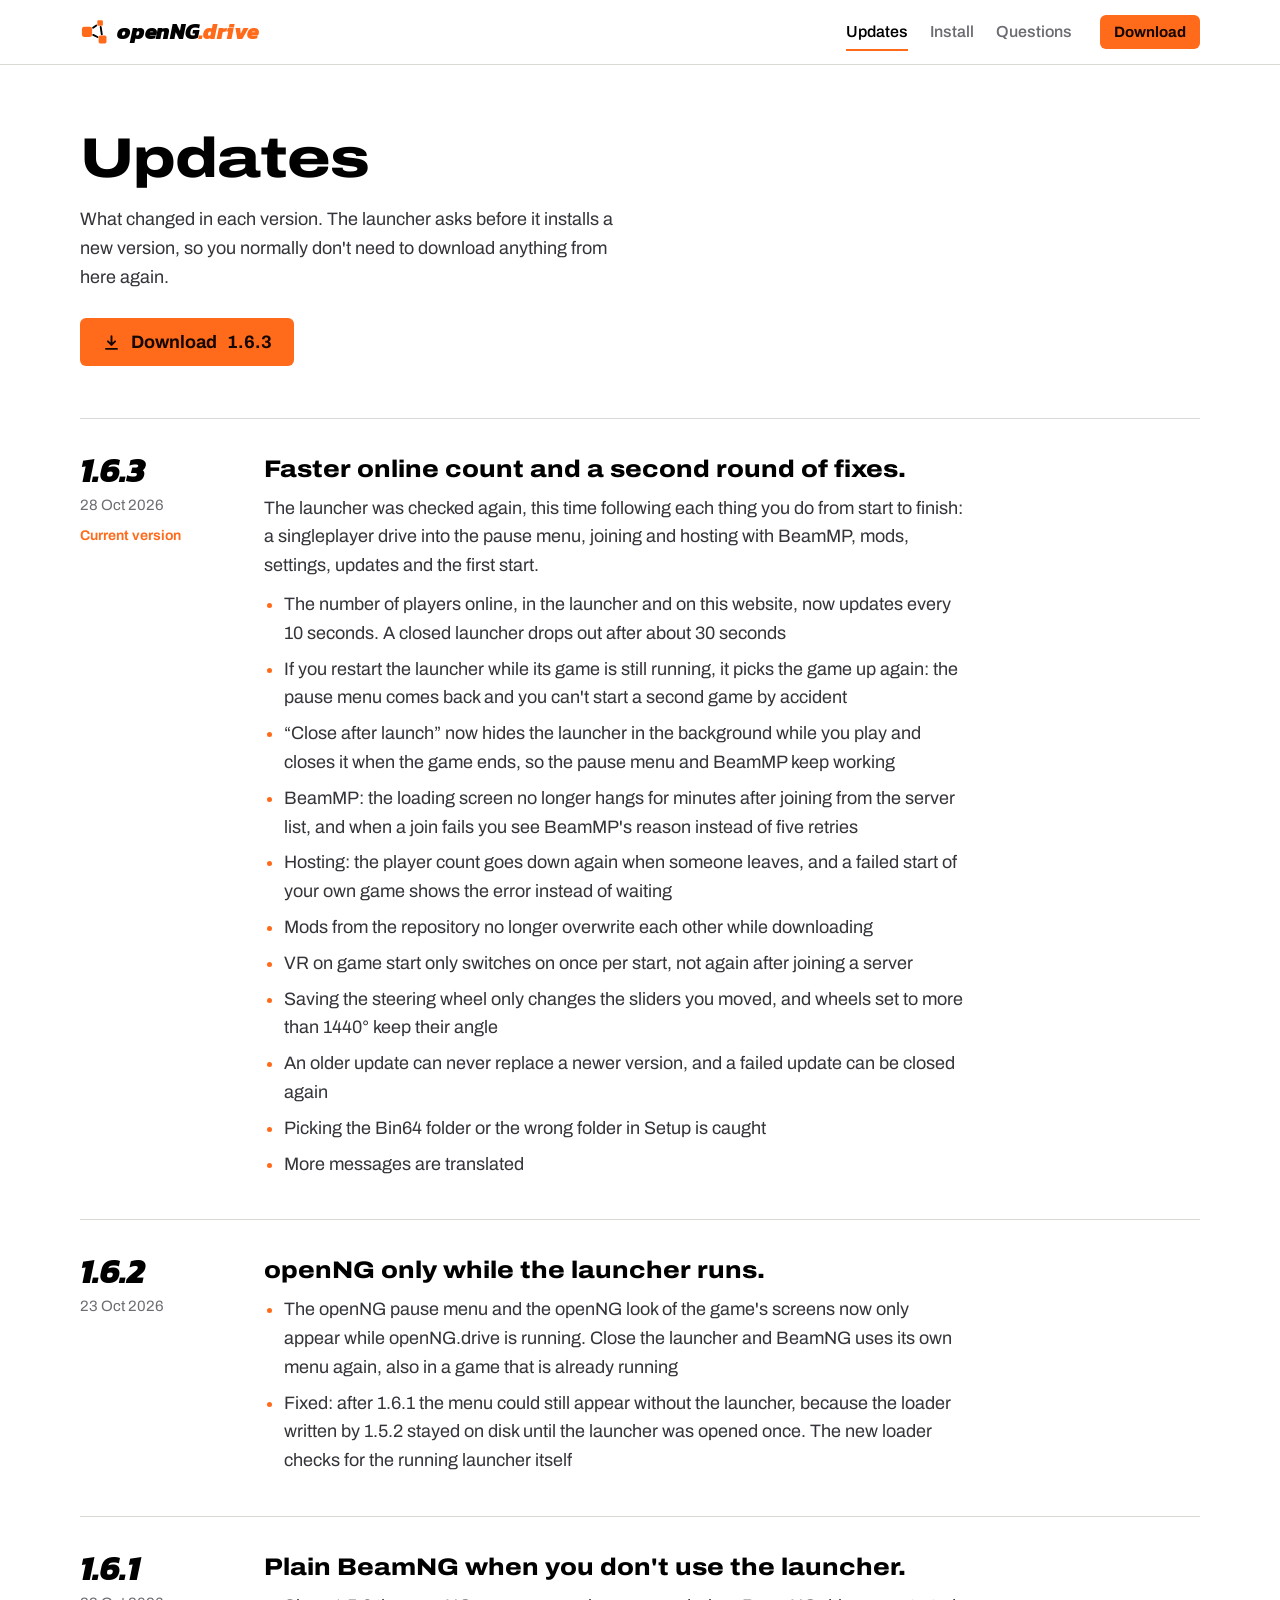
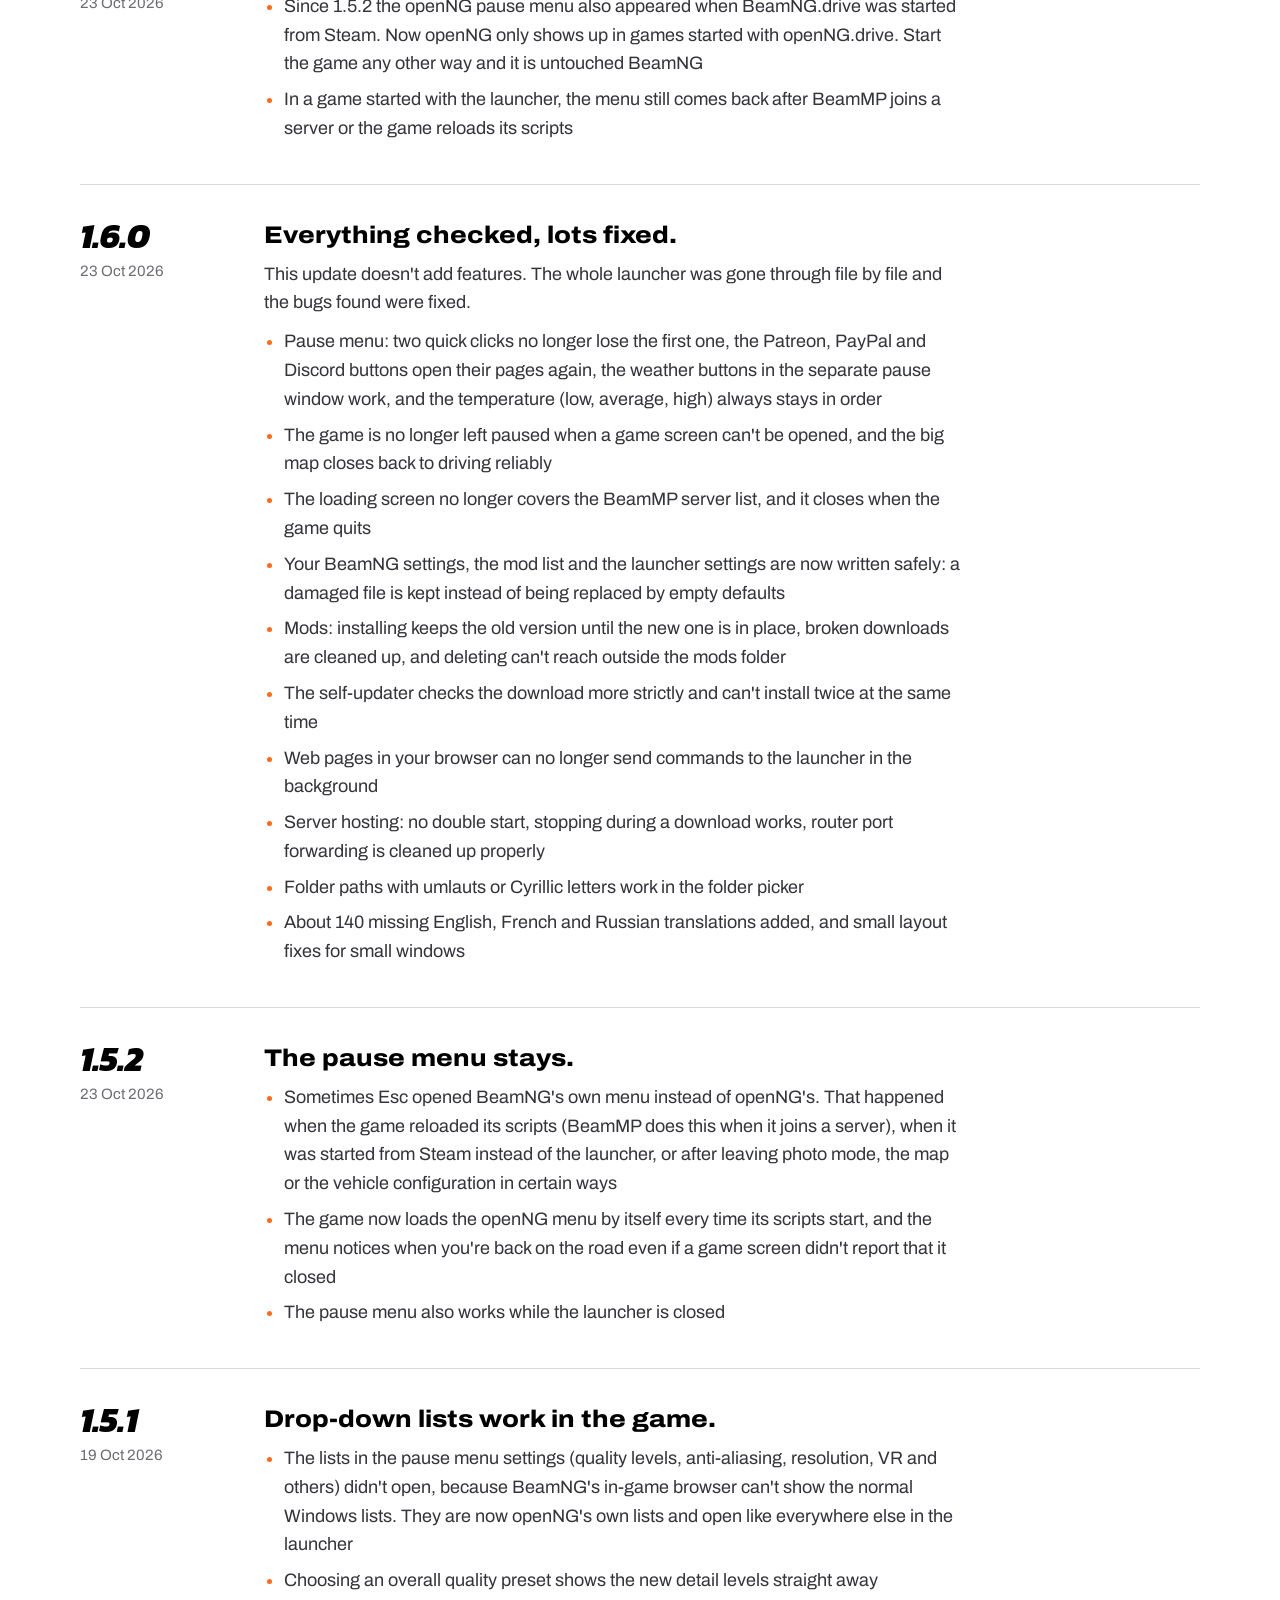
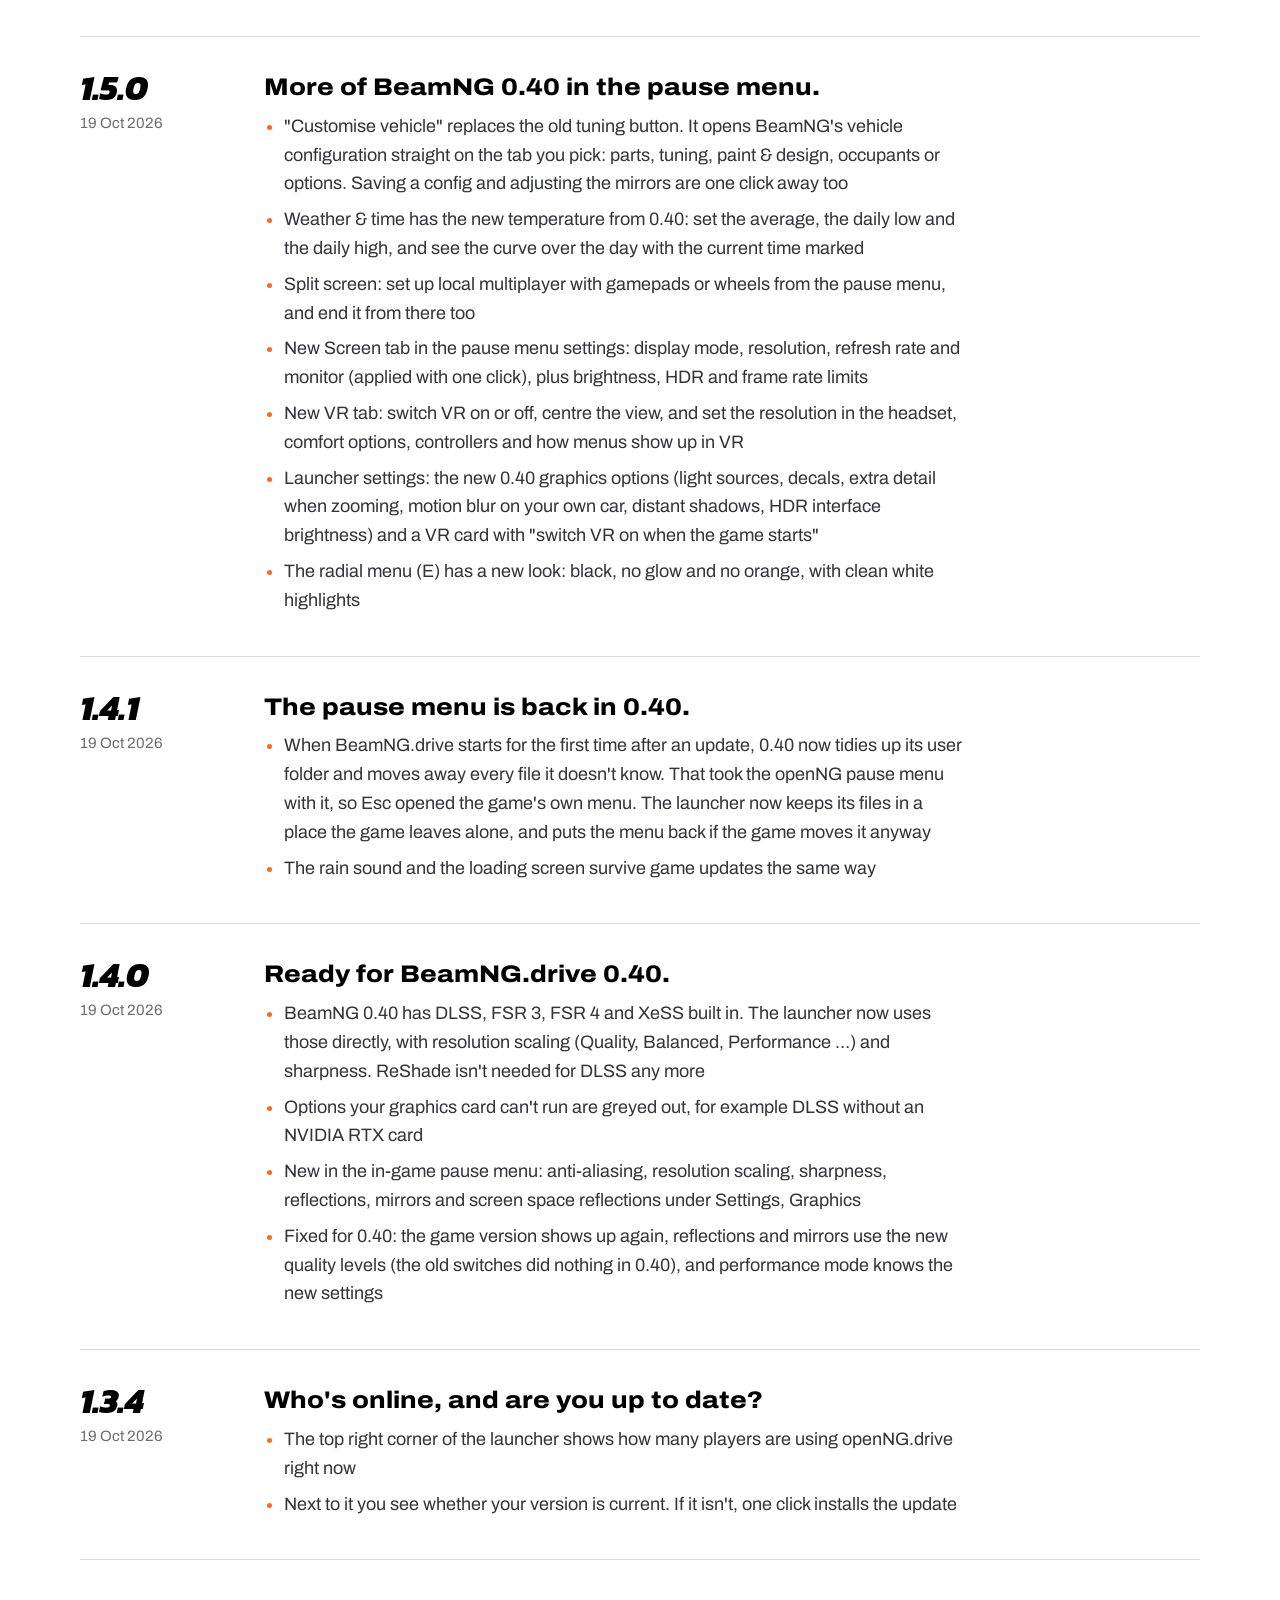
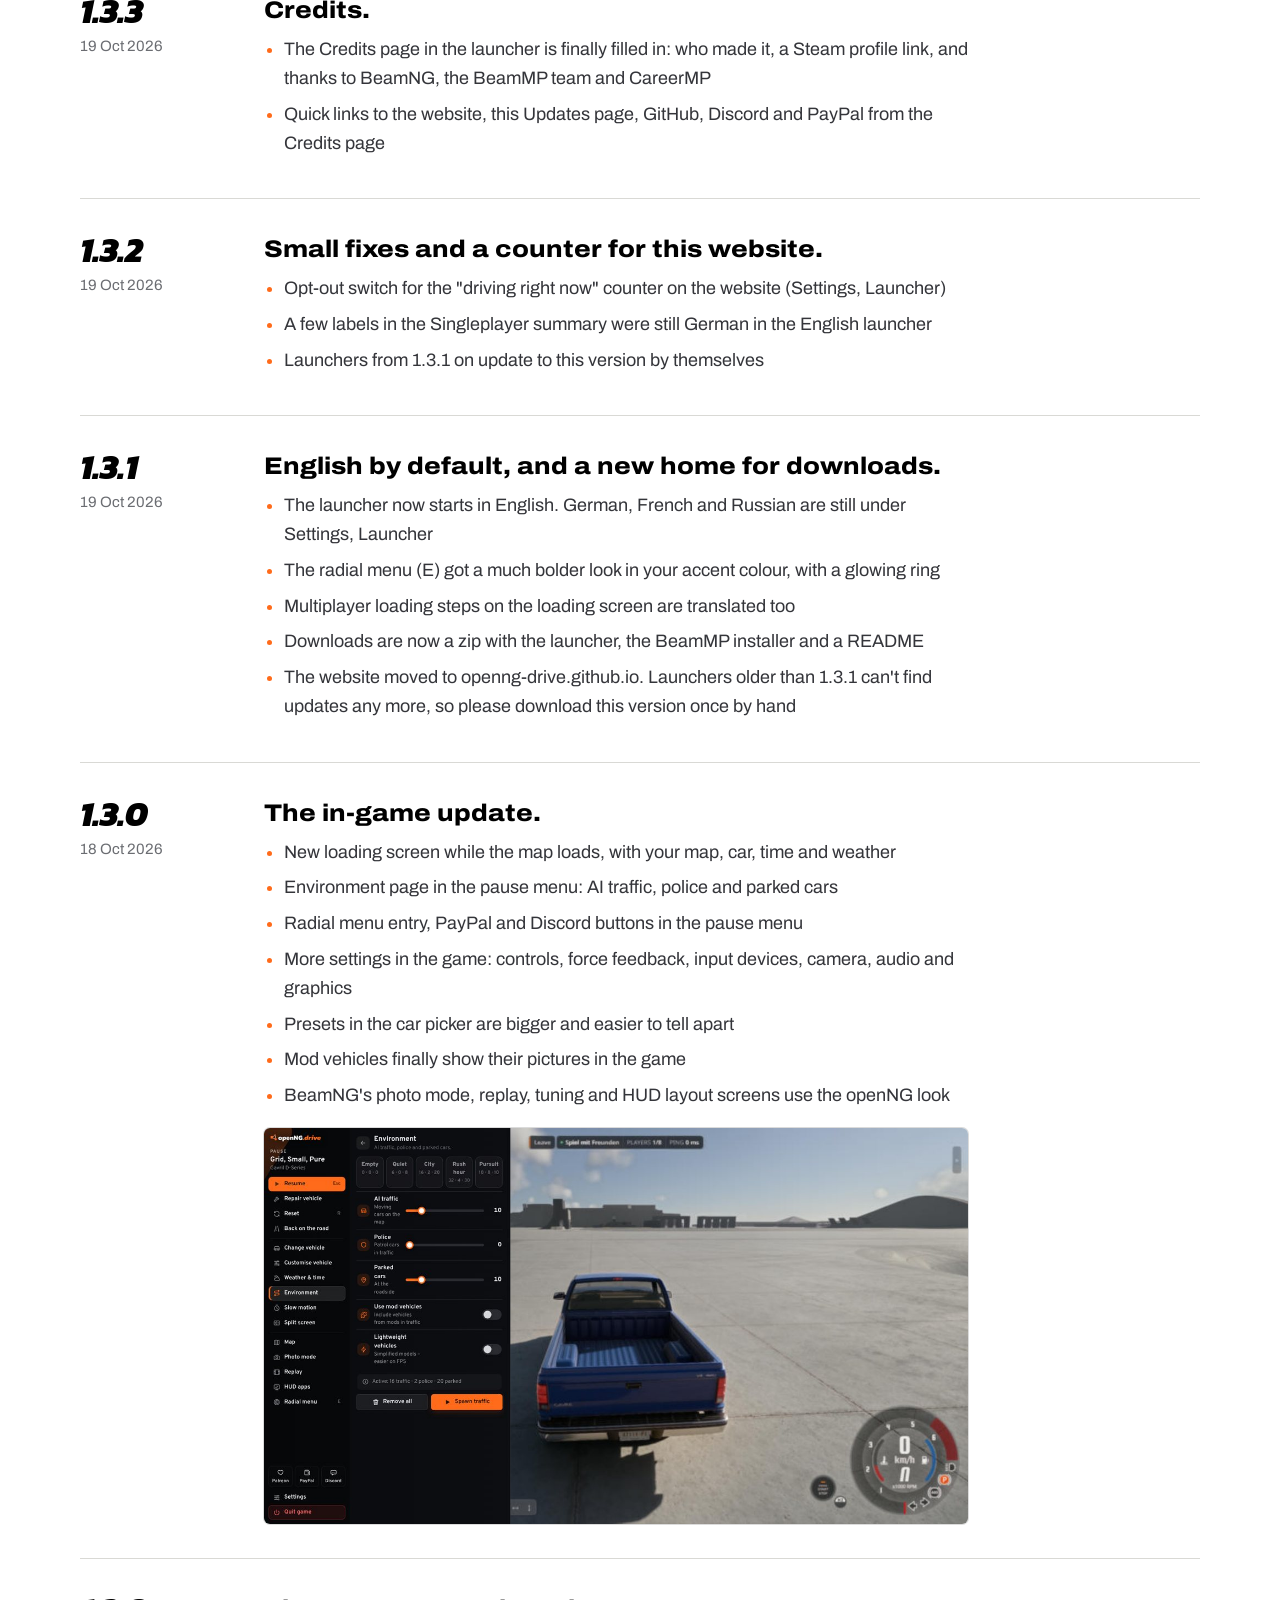
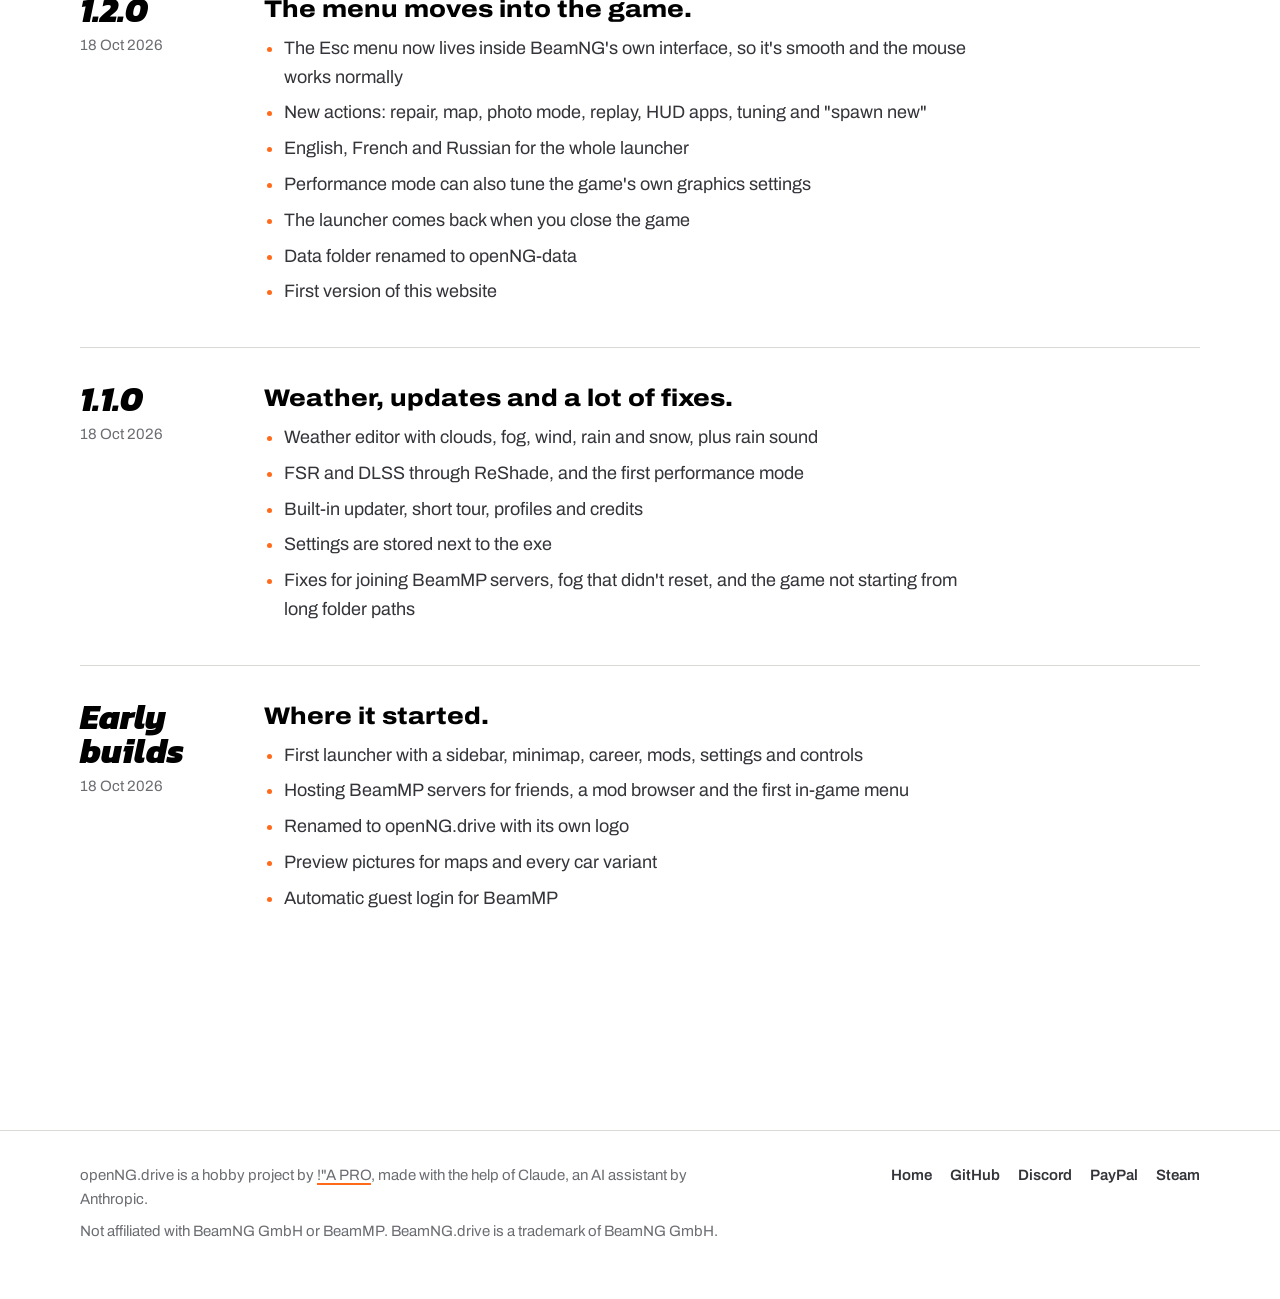
==== commit a3c02d70: "1.6.3: second review round, faster online count; website with new screenshots" ====
--- a/updates.html
+++ b/updates.html
@@ -24,13 +24,29 @@
   <h1>Updates</h1>
   <p>What changed in each version. The launcher asks before it installs a new version, so you normally don't need to download anything from here again.</p>
   <div class="current">
-    <a class="get" href="openNG.drive.zip" download data-dl><svg viewBox="0 0 24 24" fill="none" stroke="currentColor" stroke-width="2.4" stroke-linecap="round" stroke-linejoin="round" aria-hidden="true"><path d="M12 4v11m0 0l-4.5-4.5M12 15l4.5-4.5M5 20h14"/></svg>Download <span class="v" data-version>1.6.2</span></a>
+    <a class="get" href="openNG.drive.zip" download data-dl><svg viewBox="0 0 24 24" fill="none" stroke="currentColor" stroke-width="2.4" stroke-linecap="round" stroke-linejoin="round" aria-hidden="true"><path d="M12 4v11m0 0l-4.5-4.5M12 15l4.5-4.5M5 20h14"/></svg>Download <span class="v" data-version>1.6.3</span></a>
     <span data-downloads-row hidden><span data-downloads>–</span> downloads so far</span>
   </div>
 </div>
 <div class="wrap log">
+<article class="rel" id="v1-6-3">
+  <div class="when"><b>1.6.3</b><time>28 Oct 2026</time><br><em>Current version</em></div>
+  <div><h2>Faster online count and a second round of fixes.</h2><p>The launcher was checked again, this time following each thing you do from start to finish: a singleplayer drive into the pause menu, joining and hosting with BeamMP, mods, settings, updates and the first start.</p><ul>
+<li>The number of players online, in the launcher and on this website, now updates every 10 seconds. A closed launcher drops out after about 30 seconds</li>
+<li>If you restart the launcher while its game is still running, it picks the game up again: the pause menu comes back and you can't start a second game by accident</li>
+<li>“Close after launch” now hides the launcher in the background while you play and closes it when the game ends, so the pause menu and BeamMP keep working</li>
+<li>BeamMP: the loading screen no longer hangs for minutes after joining from the server list, and when a join fails you see BeamMP's reason instead of five retries</li>
+<li>Hosting: the player count goes down again when someone leaves, and a failed start of your own game shows the error instead of waiting</li>
+<li>Mods from the repository no longer overwrite each other while downloading</li>
+<li>VR on game start only switches on once per start, not again after joining a server</li>
+<li>Saving the steering wheel only changes the sliders you moved, and wheels set to more than 1440° keep their angle</li>
+<li>An older update can never replace a newer version, and a failed update can be closed again</li>
+<li>Picking the Bin64 folder or the wrong folder in Setup is caught</li>
+<li>More messages are translated</li>
+</ul></div>
+</article>
 <article class="rel" id="v1-6-2">
-  <div class="when"><b>1.6.2</b><time>23 Oct 2026</time><br><em>Current version</em></div>
+  <div class="when"><b>1.6.2</b><time>23 Oct 2026</time></div>
   <div><h2>openNG only while the launcher runs.</h2><ul>
 <li>The openNG pause menu and the openNG look of the game's screens now only appear while openNG.drive is running. Close the launcher and BeamNG uses its own menu again, also in a game that is already running</li>
 <li>Fixed: after 1.6.1 the menu could still appear without the launcher, because the loader written by 1.5.2 stayed on disk until the launcher was opened once. The new loader checks for the running launcher itself</li>
